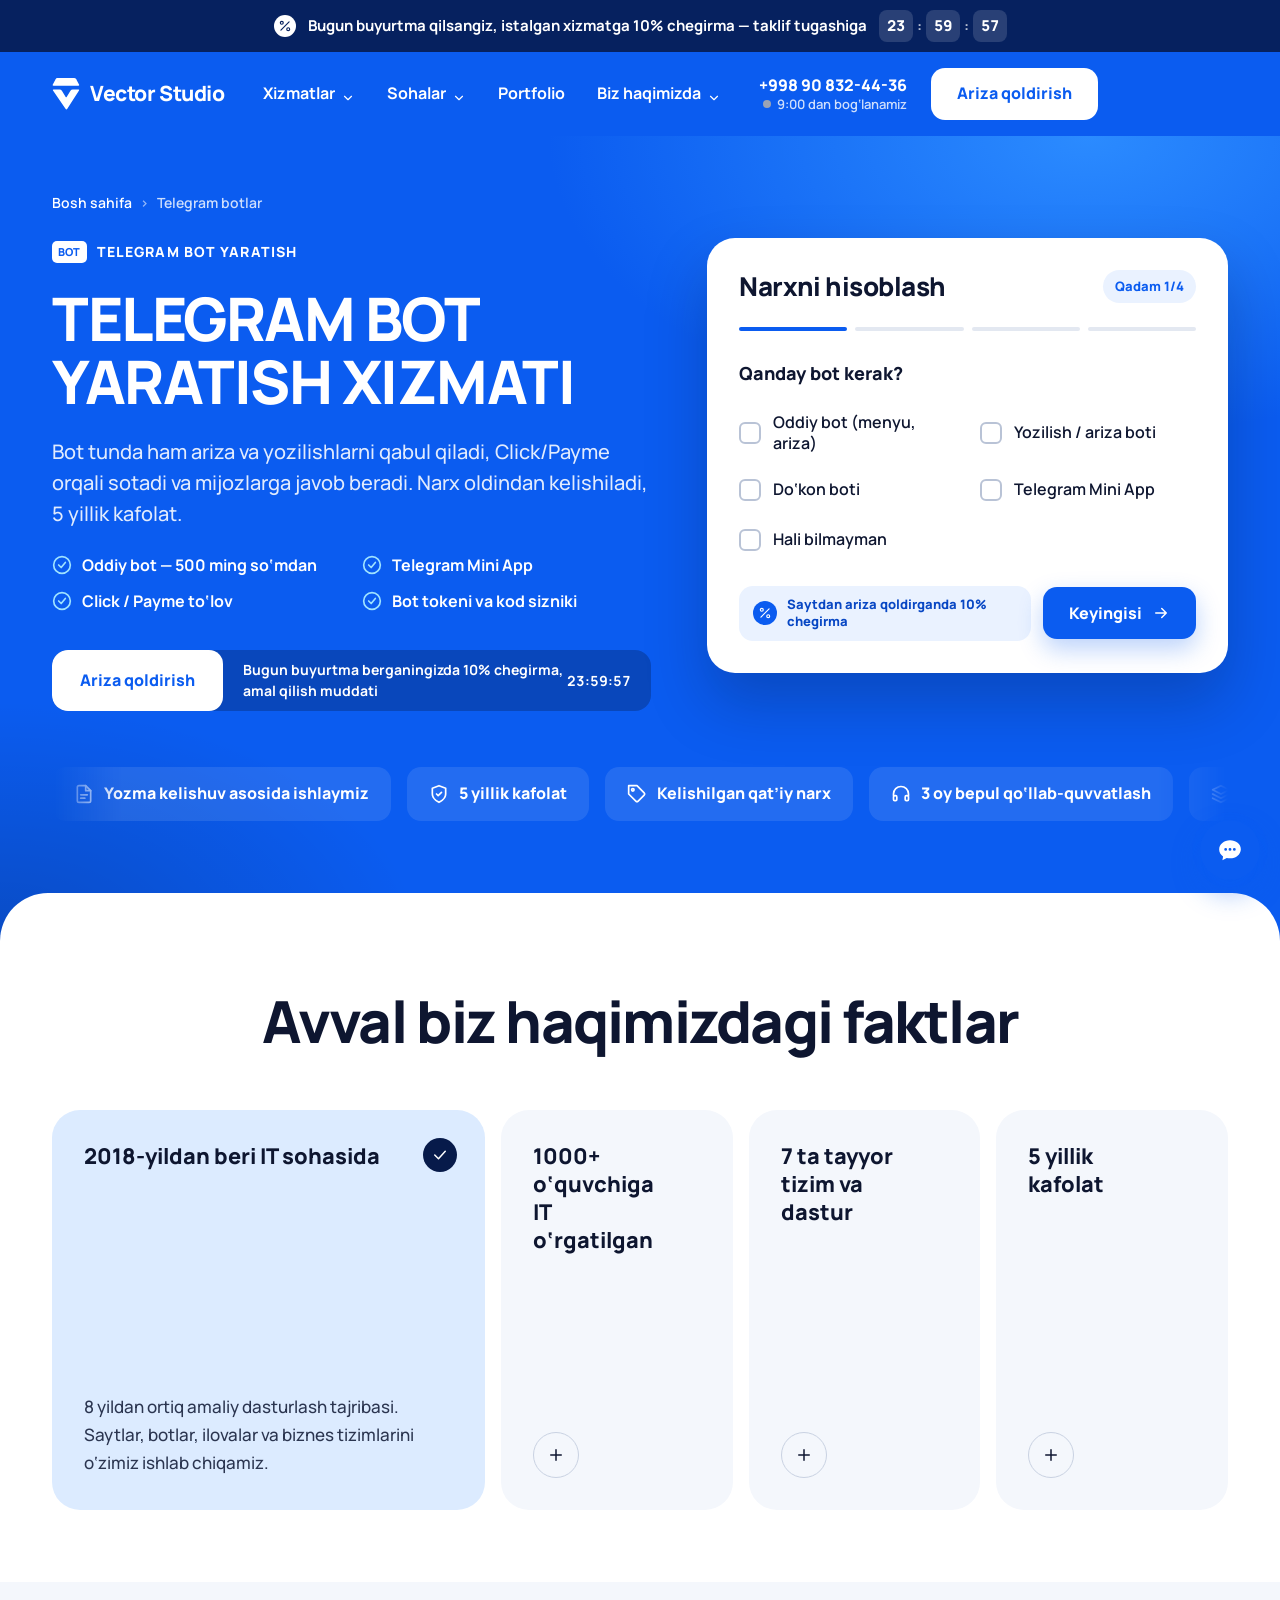
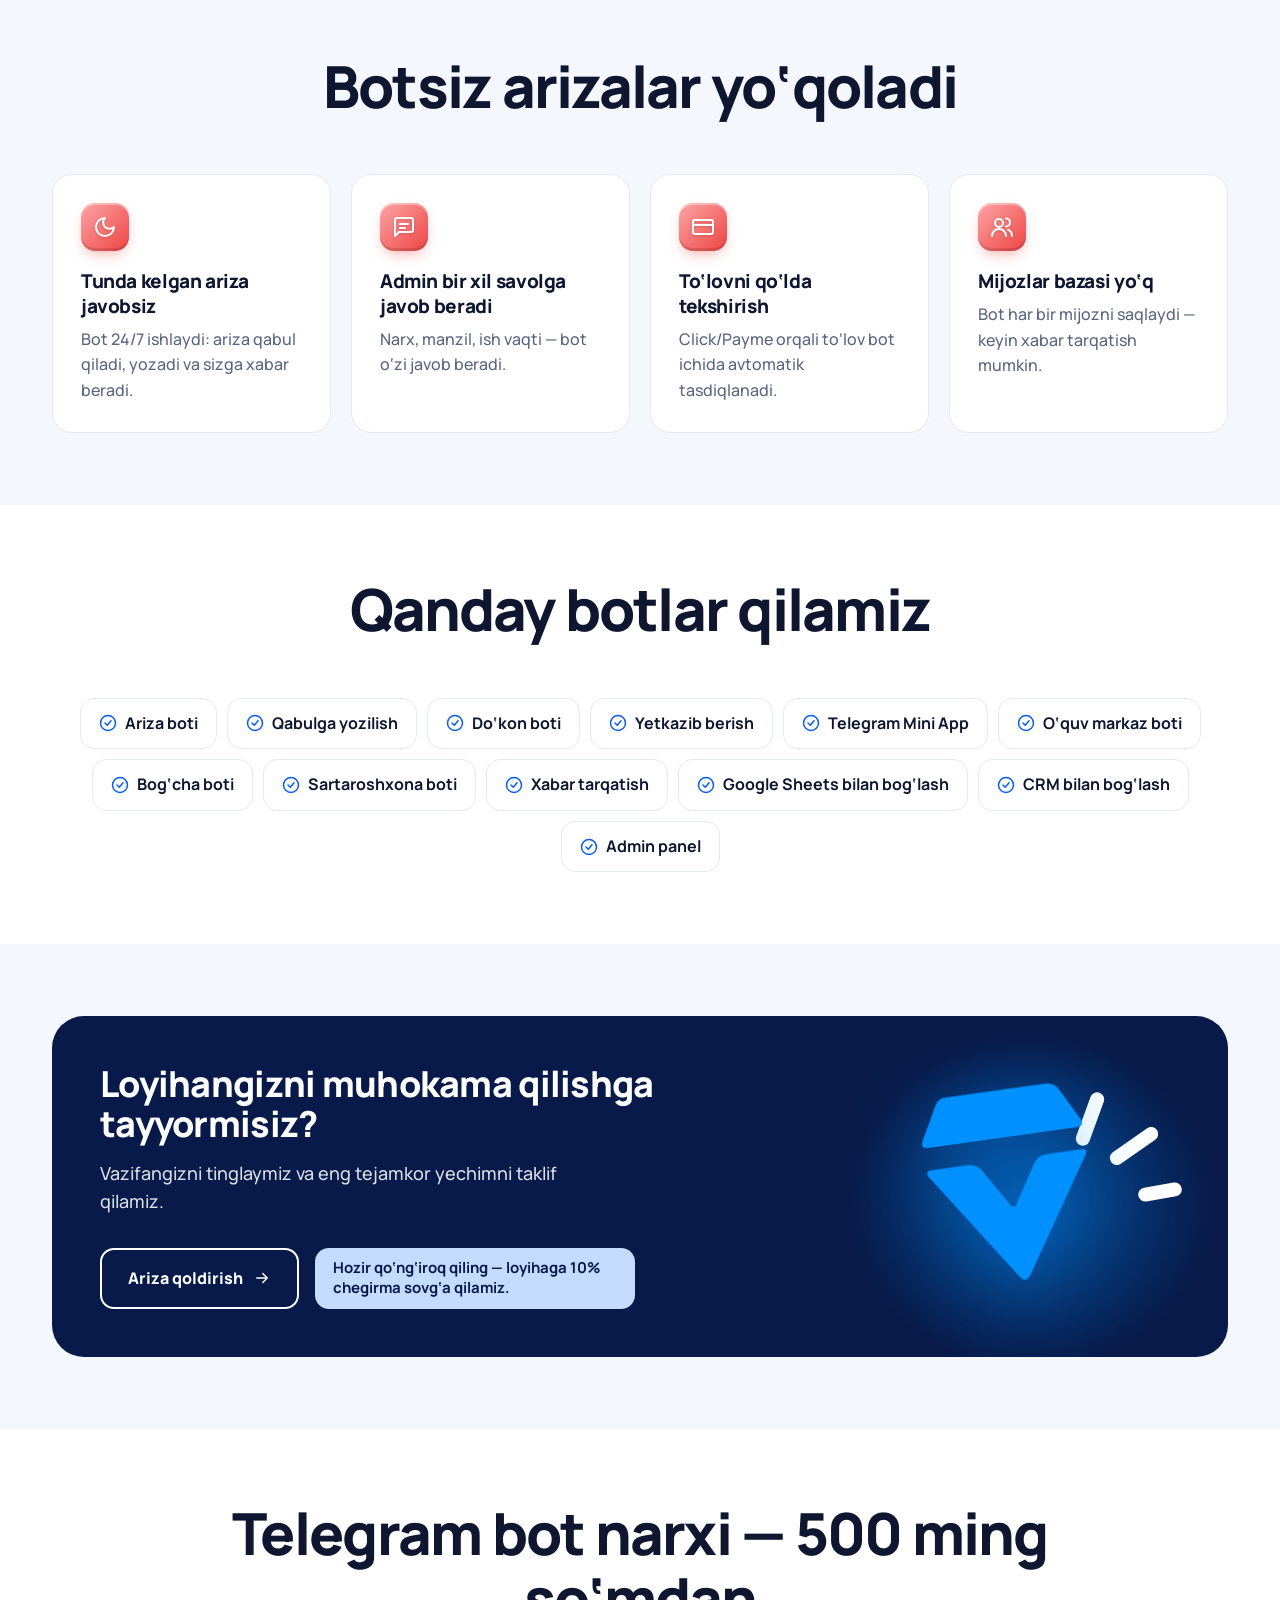
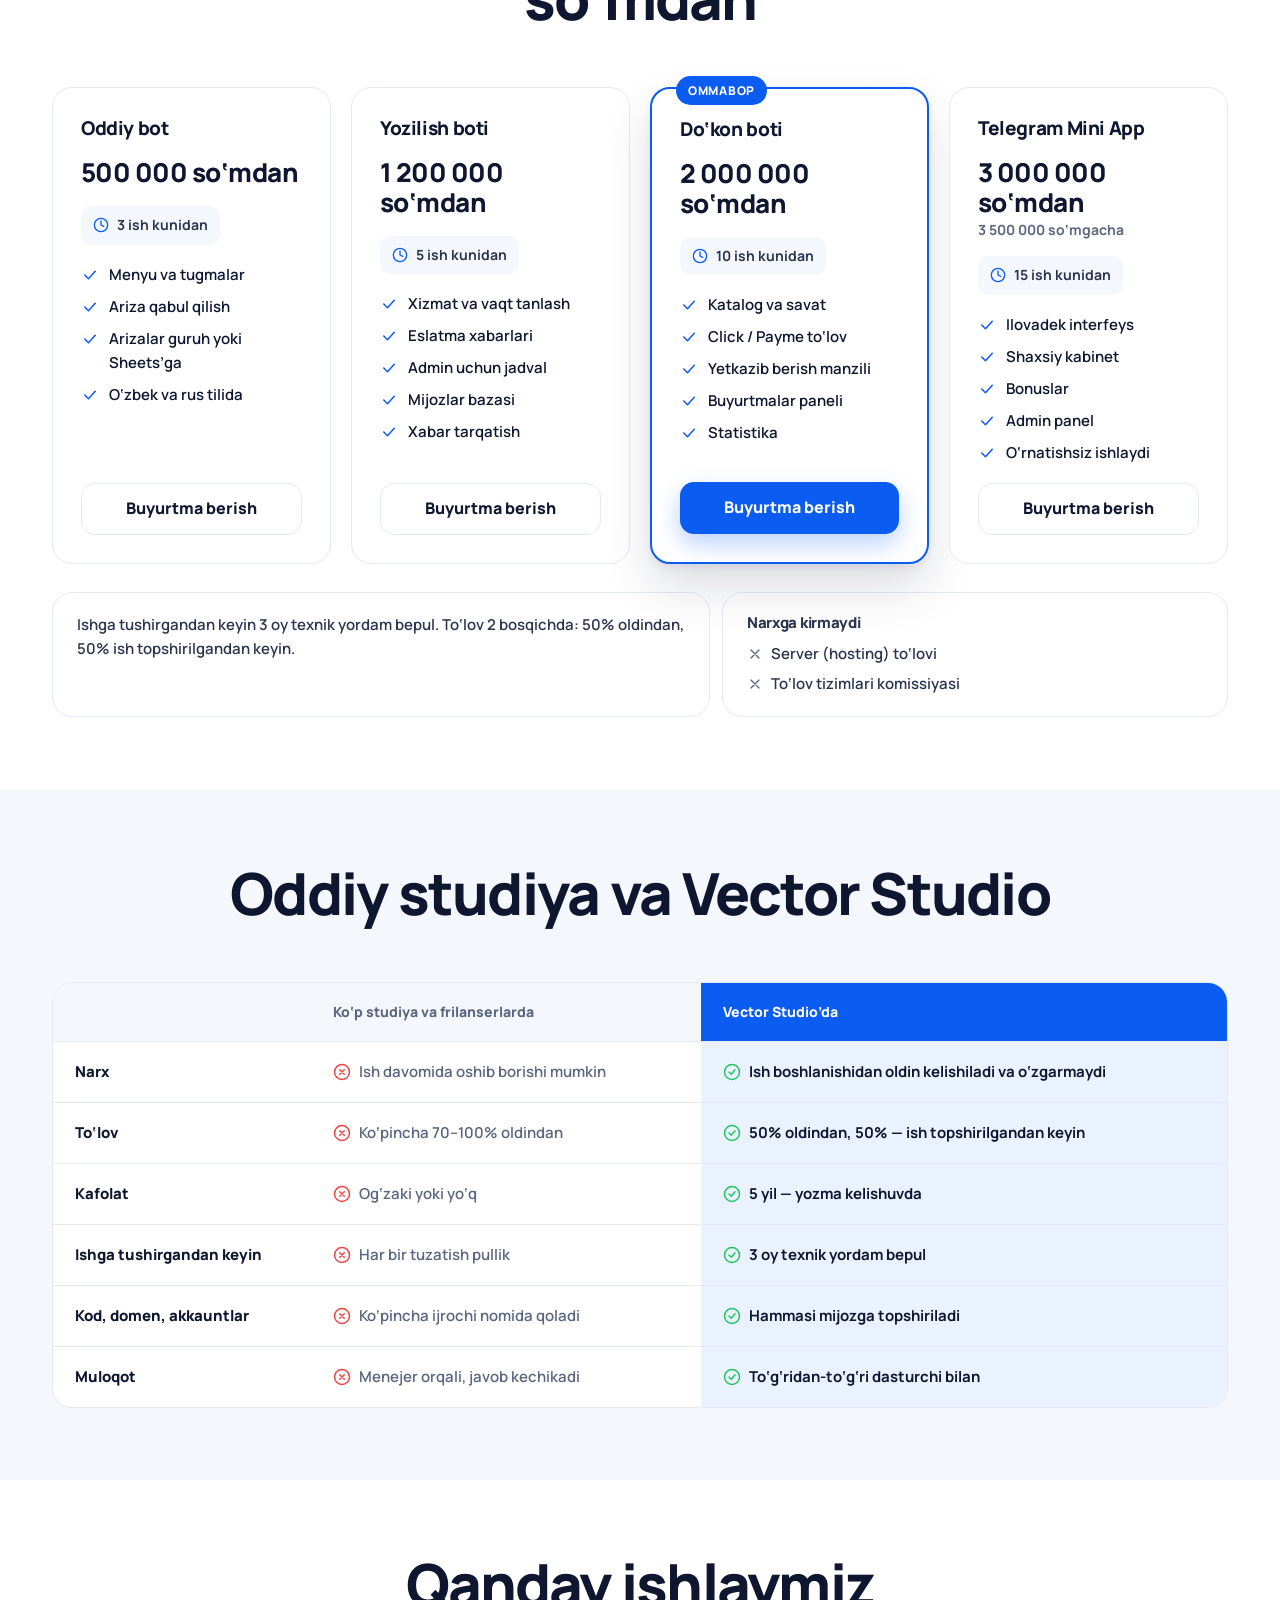
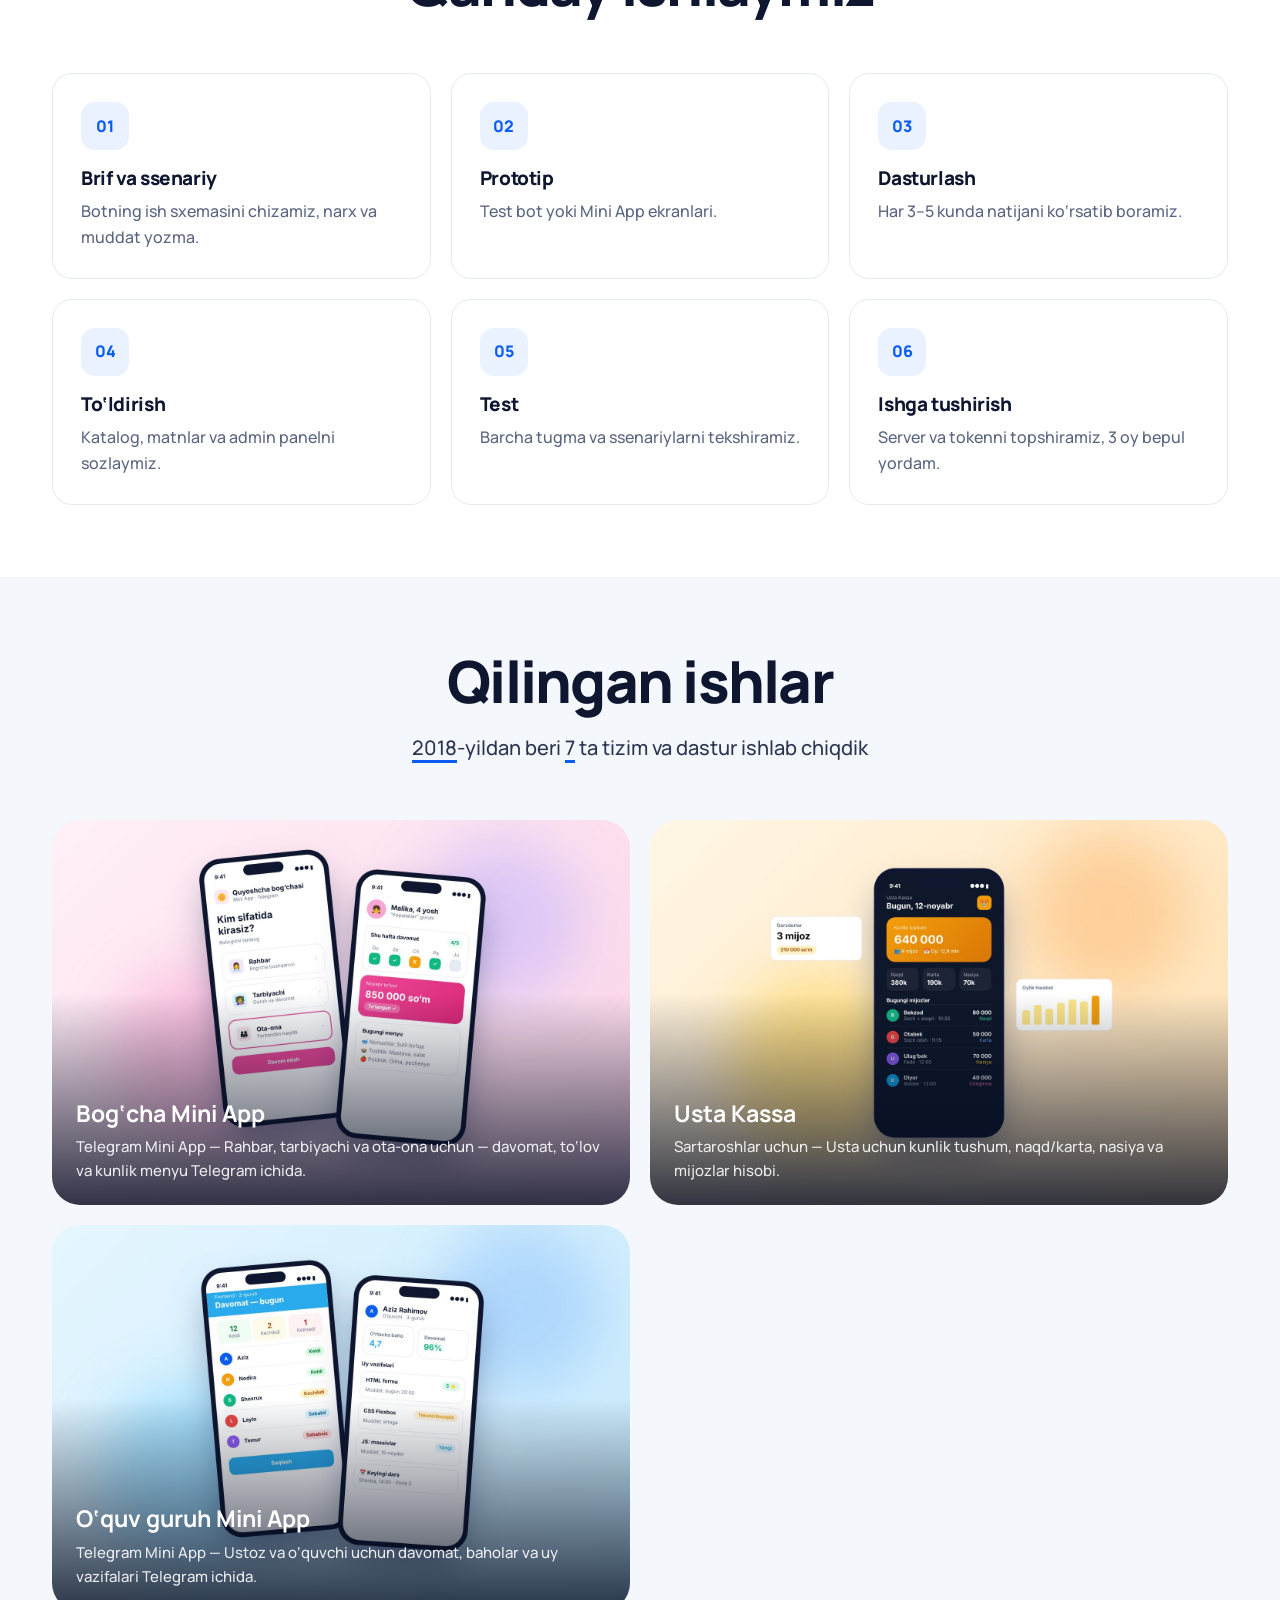
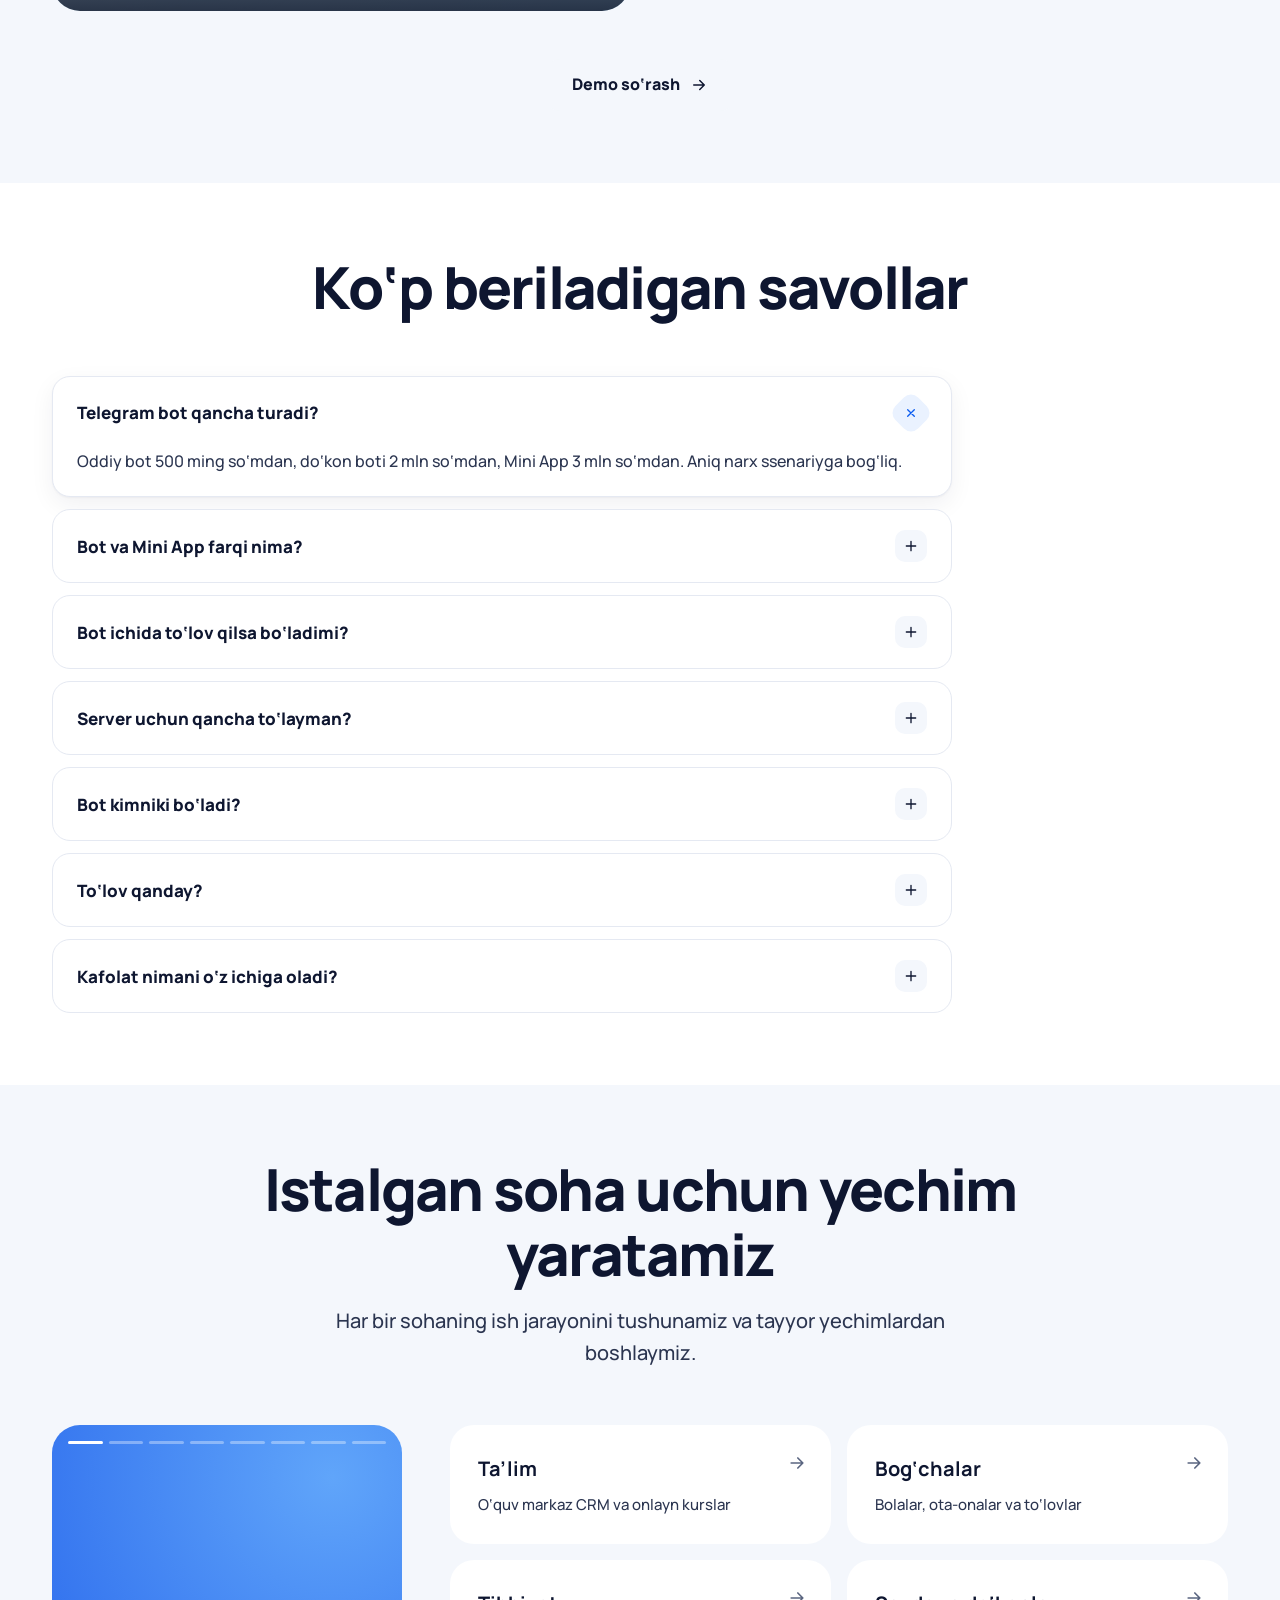
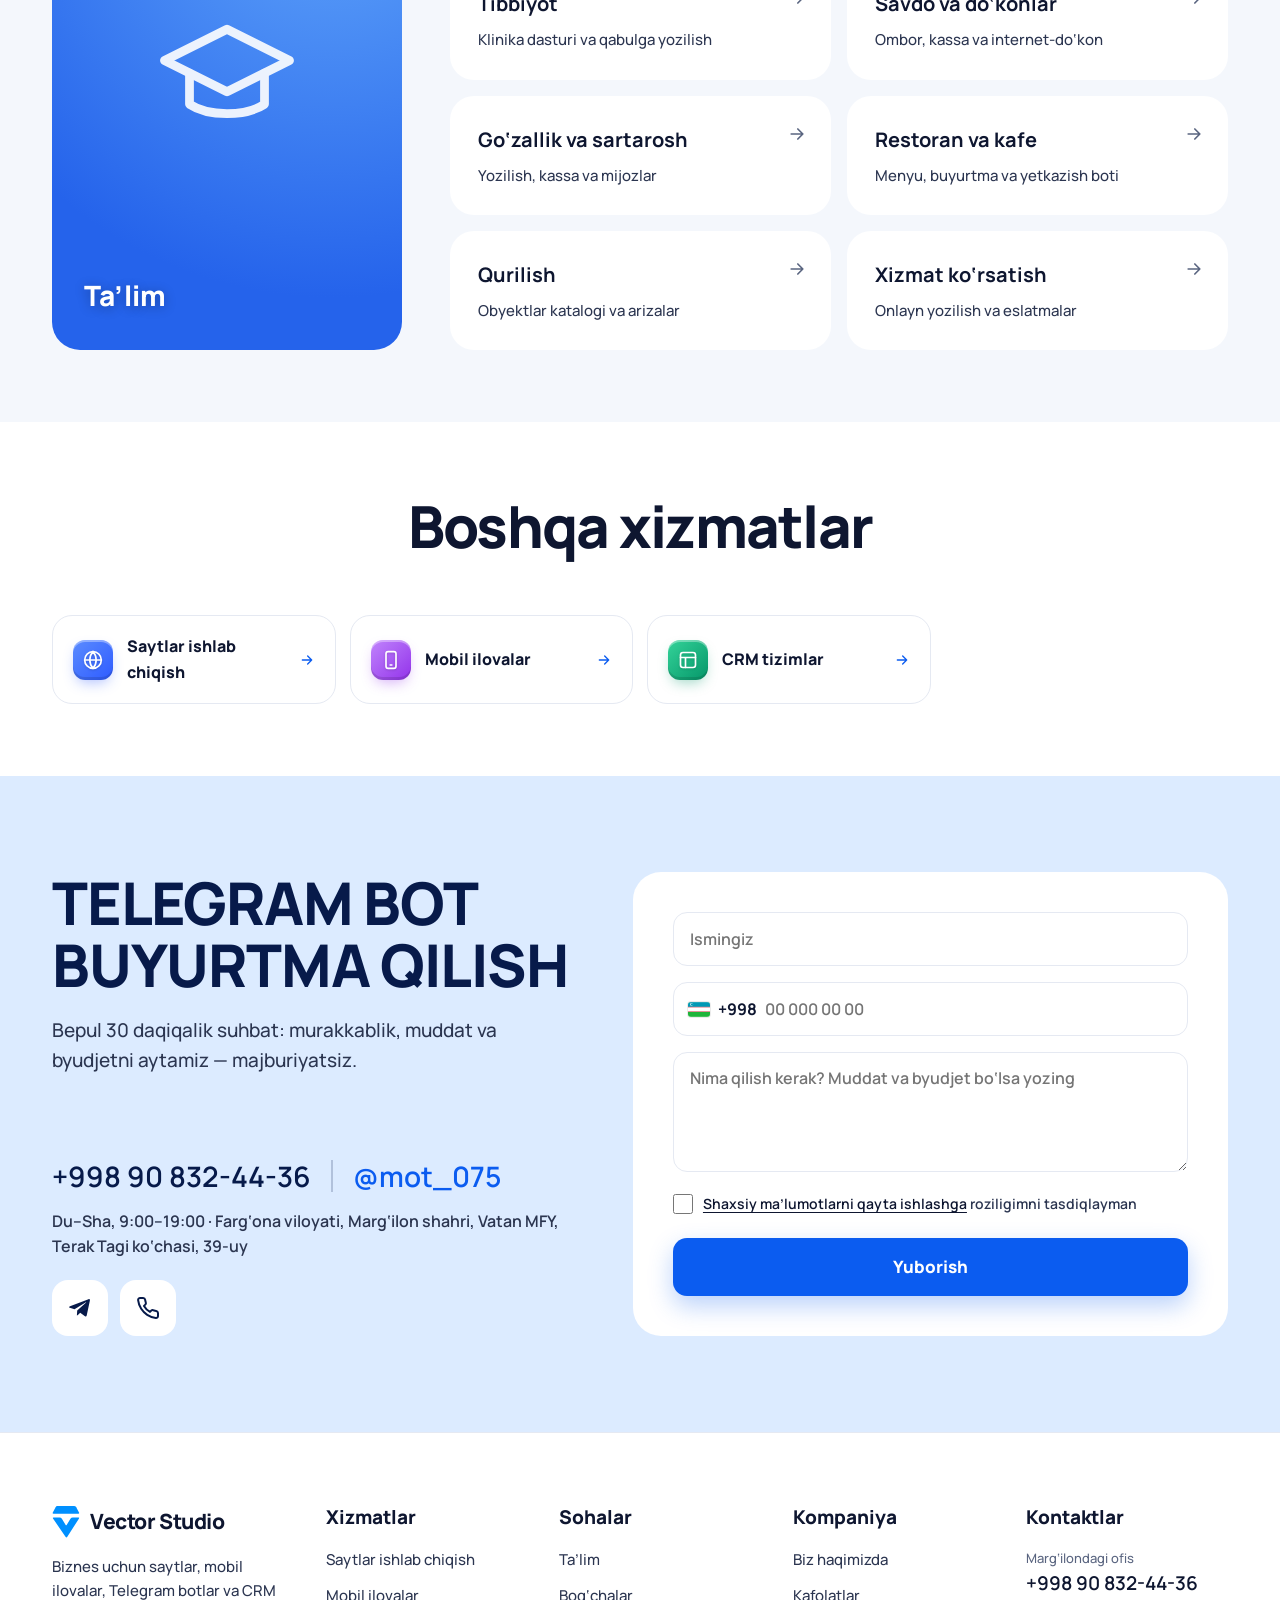
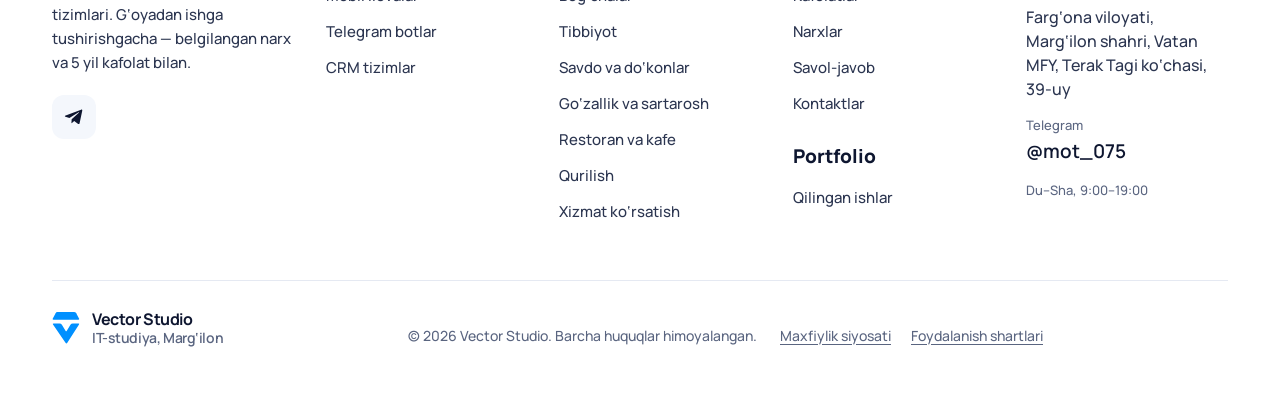
==== bot.html @ a2365511 "Ariza to'g'ridan-to'g'ri botga, Telegram oynasisiz; kesh yangilanishi Co-Authored-By: Claude Opus 5." ====
<!doctype html>
<html lang="uz">
<head>
<meta charset="utf-8">
<meta name="viewport" content="width=device-width, initial-scale=1">
<title>Telegram bot yaratish — 500 ming so‘mdan | Vector Studio</title>
<meta name="description" content="Ariza, yozilish va do‘kon botlari, Telegram Mini App. Click/Payme to‘lov, admin panel va 5 yillik kafolat.">
<meta name="theme-color" content="#0B5CF0">
<link rel="canonical" href="https://xusniddin-del.github.io/vector-studio/bot.html">
<meta property="og:type" content="website">
<meta property="og:locale" content="uz_UZ">
<meta property="og:site_name" content="Vector Studio">
<meta property="og:title" content="Telegram bot yaratish — 500 ming so‘mdan | Vector Studio">
<meta property="og:description" content="Ariza, yozilish va do‘kon botlari, Telegram Mini App. Click/Payme to‘lov, admin panel va 5 yillik kafolat.">
<meta property="og:url" content="https://xusniddin-del.github.io/vector-studio/bot.html">
<link rel="icon" href="data:image/svg+xml,<svg xmlns='http://www.w3.org/2000/svg' viewBox='0 0 340 400'><path fill='%230090FF' d='M62 5H268Q286 5 294 20L328 84Q336 100 318 100H20Q2 100 10 84L44 20Q52 5 62 5Z'/><path fill='%230090FF' d='M20 145H92Q110 145 120 161L166 236Q172 245 178 236L224 161Q234 145 252 145H322Q336 145 328 158L186 380Q175 396 164 380L12 158Q4 145 20 145Z'/></svg>">

<link rel="preconnect" href="https://fonts.googleapis.com">
<link rel="preconnect" href="https://fonts.gstatic.com" crossorigin>
<link href="https://fonts.googleapis.com/css2?family=Manrope:wght@500;600;700;800&display=swap" rel="stylesheet">
<link rel="stylesheet" href="assets/vector.css?v=20261113">
</head>
<body data-page="bot">
<noscript><p style="padding:24px;font-family:sans-serif">Saytni ko‘rish uchun JavaScript’ni yoqing. Bog‘lanish: +998 90 832-44-36, Telegram @mot_075</p></noscript>
<!-- Matnlar va ma’lumotlar: assets/config.js · O‘rnatish qo‘llanmasi: README.txt -->
<script src="assets/config.js?v=20261113"></script>
<script src="assets/app.js?v=20261113"></script>
</body>
</html>
---- assets/vector.css ----
/* =====================================================================
   VECTOR STUDIO — DIZAYN TIZIMI
   Asosiy rangni almashtirish: faqat :root dagi --brand va --hero qiymatlari.
   Bo‘shliqlar 8px asosida.
   ===================================================================== */
:root{
  --brand:#0B5CF0; --brand-600:#0847C4; --brand-50:#EAF2FF; --sky:#0090FF;
  --hero:#0B5CF0; --hero-2:#2B8BFF; --promo:#06215F;
  --ink:#0E1630; --ink-2:#2B3550; --muted:#5A6580; --line:#E5E9F2;
  --bg:#FFFFFF; --soft:#F4F7FC; --dark:#071433;
  --ok:#0B7A43; --ok-bg:#E7F6EE; --err:#C5221F; --err-bg:#FDECEA; --green:#22C55E;
  --r-sm:12px; --r:20px; --r-lg:28px; --r-xl:48px;
  --shadow:0 1px 2px rgba(14,22,48,.04),0 8px 24px rgba(14,22,48,.06);
  --shadow-lg:0 4px 10px rgba(14,22,48,.06),0 24px 48px rgba(14,22,48,.14);
  --font:"Manrope",system-ui,-apple-system,"Segoe UI",Roboto,Arial,sans-serif;
  --container:1240px; --header-h:84px;
}
*,*::before,*::after{box-sizing:border-box}
html{scroll-behavior:smooth;scroll-padding-top:calc(var(--header-h) + 16px);-webkit-text-size-adjust:100%}
body{margin:0;font:500 16px/1.6 var(--font);color:var(--ink);background:var(--bg);overflow-x:clip}
img{max-width:100%;display:block}
a{color:var(--brand)}
button{font:inherit;color:inherit}
h1,h2,h3{margin:0;line-height:1.12;letter-spacing:-.02em;overflow-wrap:break-word}
h2{font-size:clamp(28px,4vw,44px);font-weight:800}
h3{font-size:19px;font-weight:800;line-height:1.3}
p{margin:0}
[hidden]{display:none!important}
.container{width:100%;max-width:var(--container);margin:0 auto;padding:0 16px}
@media (min-width:768px){.container{padding:0 32px}}
.sr-only{position:absolute!important;width:1px;height:1px;padding:0;margin:-1px;overflow:hidden;clip:rect(0,0,0,0);white-space:nowrap;border:0}
.skip{position:absolute;left:16px;top:-80px;z-index:300;background:var(--brand);color:#fff;padding:12px 16px;border-radius:10px;font-weight:700}
.skip:focus{top:8px}
:focus-visible{outline:3px solid var(--brand);outline-offset:3px;border-radius:8px}
.hero :focus-visible,.promo :focus-visible,.site-footer :focus-visible,.cta-blue :focus-visible,.cta-dark :focus-visible{outline-color:#fff}
.ico svg,.btn svg{flex:none}

/* ---------- Tugmalar ---------- */
.btn{display:inline-flex;align-items:center;justify-content:center;gap:10px;min-height:52px;padding:14px 26px;border-radius:14px;border:0;font:800 16px/1.2 var(--font);text-decoration:none;cursor:pointer;transition:transform .2s,background-color .2s,box-shadow .2s;white-space:nowrap}
.btn svg{width:18px;height:18px}
.btn:hover{transform:translateY(-2px)}
.btn-primary{background:var(--brand);color:#fff;box-shadow:0 10px 24px rgba(11,92,240,.28)}
.btn-primary:hover{background:var(--brand-600)}
.btn-white{background:#fff;color:var(--brand)}
.btn-white:hover{box-shadow:0 10px 24px rgba(0,0,0,.18)}
.btn-ghost{background:var(--soft);color:var(--ink)}
.btn-ghost:hover{background:#E9EEF7}
.btn-line{background:#fff;color:var(--ink);border:1.5px solid var(--line)}
.btn[disabled]{opacity:.6;cursor:progress;transform:none}
.btn-sq{width:52px;padding:0}
.link-arrow{display:inline-flex;align-items:center;gap:6px;font-weight:800;text-decoration:none;color:var(--brand)}
.link-arrow svg{width:16px;height:16px;transition:transform .2s}
.link-arrow:hover svg{transform:translateX(4px)}

/* Gradient "3D" ikonka plitkasi */
.tile{width:48px;height:48px;border-radius:14px;display:grid;place-items:center;color:#fff;flex:none;box-shadow:inset 0 -3px 0 rgba(0,0,0,.12),inset 0 2px 0 rgba(255,255,255,.35),0 6px 14px -4px var(--tc,rgba(11,92,240,.45))}
.tile svg{width:24px;height:24px;filter:drop-shadow(0 1px 1px rgba(0,0,0,.15))}
.tile-sm{width:40px;height:40px;border-radius:12px}
.tile-sm svg{width:20px;height:20px}

/* ---------- 1. Aksiya paneli ---------- */
.promo{background:var(--promo);color:#fff;font-size:15px;font-weight:700}
.promo-in{display:flex;align-items:center;justify-content:center;gap:12px;flex-wrap:wrap;padding:10px 16px;text-align:center}
.promo .pct{width:22px;height:22px;border-radius:50%;background:#fff;color:var(--promo);display:grid;place-items:center;flex:none}
.promo .pct svg{width:14px;height:14px}
.timer{display:inline-flex;align-items:center;gap:4px;font-variant-numeric:tabular-nums}
.timer b{min-width:34px;padding:4px 6px;border-radius:8px;background:rgba(255,255,255,.14);text-align:center;font-weight:800}
.timer i{font-style:normal;opacity:.7}

/* ---------- 2. Header ---------- */
.site-header{position:sticky;top:0;z-index:100;background:#fff;transition:box-shadow .2s}
.site-header.scrolled{box-shadow:0 8px 24px rgba(14,22,48,.08)}
.header-in{display:flex;align-items:center;gap:24px;height:var(--header-h)}
.logo{display:inline-flex;align-items:center;gap:10px;text-decoration:none;color:var(--ink);font-weight:800;font-size:21px;letter-spacing:-.02em;flex:none}
.logo svg{width:28px;height:34px}
.nav{display:flex;gap:4px;margin-left:auto;list-style:none;padding:0;margin-top:0;margin-bottom:0}
.nav > li > a,.nav > li > button{display:inline-flex;align-items:center;gap:6px;padding:10px 14px;border-radius:12px;border:0;background:none;font-weight:700;font-size:16px;color:var(--ink);text-decoration:none;cursor:pointer;transition:background-color .15s}
.nav > li > a:hover,.nav > li > button:hover,.nav > li > button[aria-expanded=true]{background:var(--soft)}
.nav .chev{width:14px;height:14px;transition:transform .2s}
.nav button[aria-expanded=true] .chev{transform:rotate(180deg)}
.h-contact{display:flex;flex-direction:column;align-items:flex-end;line-height:1.3}
.h-contact a{font-weight:800;color:var(--ink);text-decoration:none;font-size:16px;white-space:nowrap}
.status{display:inline-flex;align-items:center;gap:6px;font-size:13px;color:var(--muted);font-weight:600;white-space:nowrap}
.status i{width:8px;height:8px;border-radius:50%;background:#9AA3B5}
.status.on i{background:var(--green);box-shadow:0 0 0 3px rgba(34,197,94,.2)}
.burger{display:none;width:48px;height:48px;border-radius:12px;border:1.5px solid var(--line);background:#fff;place-items:center;cursor:pointer;margin-left:auto}
.burger svg{width:22px;height:22px}
@media (max-width:1180px){.h-contact{display:none}}
@media (max-width:1000px){.nav,.header-cta{display:none}.burger{display:grid}}

/* Mega menyu */
.mega{position:absolute;left:0;right:0;top:100%;background:#fff;border-radius:0 0 var(--r-xl) var(--r-xl);box-shadow:0 30px 60px rgba(14,22,48,.18);padding:32px 0 40px;opacity:0;visibility:hidden;transform:translateY(-8px);transition:opacity .2s,transform .2s,visibility .2s}
.mega.open{opacity:1;visibility:visible;transform:none}
.mega-grid{display:grid;grid-template-columns:repeat(auto-fill,minmax(230px,1fr));gap:8px 16px}
.mega-item{display:flex;gap:14px;align-items:flex-start;padding:14px;border-radius:16px;text-decoration:none;color:var(--ink);transition:background-color .15s}
.mega-item:hover{background:var(--soft)}
.mega-item .mt b{display:block;font-size:16px;margin-bottom:2px}
.mega-item .mt > span{display:block;font-size:14px;color:var(--muted);line-height:1.45}
.dim{position:fixed;inset:0;background:rgba(7,20,51,.45);z-index:90;opacity:0;visibility:hidden;transition:opacity .2s,visibility .2s}
.dim.on{opacity:1;visibility:visible}

/* Mobil menyu */
.mnav{position:fixed;inset:var(--header-h) 0 0 0;background:#fff;z-index:99;overflow-y:auto;padding:8px 0 32px}
.mnav details{border-bottom:1px solid var(--line)}
.mnav summary,.mnav > .container > a.m-link{display:flex;justify-content:space-between;align-items:center;padding:16px 0;font-size:18px;font-weight:800;list-style:none;cursor:pointer;color:var(--ink);text-decoration:none;border-bottom:1px solid var(--line)}
.mnav details summary{border-bottom:0}
.mnav summary::-webkit-details-marker{display:none}
.mnav summary svg{width:18px;height:18px;transition:transform .2s}
.mnav details[open] summary svg{transform:rotate(180deg)}
.mnav .mega-item{padding:10px 0}
.mnav .m-actions{display:grid;gap:12px;margin-top:24px}

/* Breadcrumb */
.crumbs{font-size:14px;font-weight:600;color:rgba(255,255,255,.8);margin-bottom:24px}
.crumbs ol{list-style:none;margin:0;padding:0;display:flex;flex-wrap:wrap;gap:8px}
.crumbs li+li::before{content:"›";margin-right:8px;opacity:.7}
.crumbs a{color:#fff;text-decoration:none}
.crumbs a:hover{text-decoration:underline}

/* ---------- 3. Hero ---------- */
.hero{position:relative;background:var(--hero);color:#fff;padding:56px 0 120px;overflow:hidden}
.hero::before{content:"";position:absolute;inset:0;background:radial-gradient(900px 500px at 85% 0%,var(--hero-2),transparent 60%),radial-gradient(700px 400px at 0% 100%,rgba(0,0,0,.18),transparent 60%);pointer-events:none}
.hero-in{position:relative;display:grid;grid-template-columns:minmax(0,1.15fr) minmax(0,1fr);gap:56px;align-items:start}
@media (max-width:1000px){.hero-in{grid-template-columns:minmax(0,1fr);gap:40px}}
.badge{display:inline-flex;align-items:center;gap:10px;padding:6px 16px 6px 6px;border-radius:999px;background:rgba(255,255,255,.12);font-weight:700;font-size:15px;margin-bottom:24px}
.badge b{background:#fff;color:var(--brand);border-radius:999px;padding:4px 12px;font-size:13px;font-weight:800;letter-spacing:.04em}
.hero h1{font-size:clamp(30px,5.2vw,60px);font-weight:800;text-transform:uppercase;letter-spacing:-.025em;line-height:1.04}
.hero-lead{margin-top:24px;font-size:clamp(17px,1.6vw,20px);line-height:1.55;color:rgba(255,255,255,.88);max-width:620px}
.hero-points{list-style:none;padding:0;margin:24px 0 0;display:grid;grid-template-columns:repeat(2,minmax(0,1fr));gap:10px 20px;max-width:620px}
@media (max-width:560px){.hero-points{grid-template-columns:minmax(0,1fr)}}
.hero-points li{display:flex;gap:10px;align-items:flex-start;font-weight:700}
.hero-points svg{width:20px;height:20px;flex:none;margin-top:2px;color:#9FE3FF}
.offer{display:flex;flex-wrap:wrap;align-items:stretch;gap:0;margin-top:36px;border-radius:16px;background:rgba(7,20,51,.28);max-width:620px;overflow:hidden}
.offer .btn{border-radius:14px;min-height:60px;padding:16px 28px}
.offer p{flex:1 1 220px;display:flex;align-items:center;padding:10px 20px;font-size:14px;font-weight:700;line-height:1.45}
.offer .timer-inline{font-variant-numeric:tabular-nums}
.offer.no-promo{background:none}
.offer.no-promo p{display:none}

/* Kalkulyator kartasi */
.calc{background:#fff;color:var(--ink);border-radius:var(--r-lg);padding:32px;box-shadow:0 30px 60px rgba(7,20,51,.25)}
@media (max-width:560px){.calc{padding:22px}}
.calc-head{display:flex;justify-content:space-between;align-items:center;gap:12px;margin-bottom:6px}
.calc-head h2{font-size:24px}
.step-pill{font-size:13px;font-weight:800;color:var(--brand);background:var(--brand-50);padding:6px 12px;border-radius:999px;white-space:nowrap}
.calc-bar{height:6px;border-radius:9px;background:var(--soft);margin:14px 0 24px;overflow:hidden}
.calc-bar i{display:block;height:100%;background:var(--brand);border-radius:inherit;transition:width .35s}
.calc fieldset{border:0;margin:0;padding:0;min-width:0}
.calc legend{font-size:18px;font-weight:800;margin-bottom:16px;padding:0}
.calc legend:focus{outline:none}
.opts{display:grid;grid-template-columns:repeat(2,minmax(0,1fr));gap:10px}
@media (max-width:480px){.opts{grid-template-columns:minmax(0,1fr)}}
.opt{position:relative;display:flex;align-items:center;gap:12px;min-height:54px;padding:12px 14px;border:1.5px solid var(--line);border-radius:14px;cursor:pointer;font-weight:700;font-size:15px;line-height:1.3;transition:border-color .15s,background-color .15s}
.opt:hover{border-color:#B7C3DD}
.opt input{position:absolute;opacity:0;pointer-events:none}
.opt .mk{width:20px;height:20px;border-radius:50%;border:2px solid #A3AEC6;flex:none;display:grid;place-items:center;transition:all .15s}
.opt input:checked+.mk{border-color:var(--brand);background:var(--brand)}
.opt input:checked+.mk::after{content:"";width:8px;height:8px;border-radius:50%;background:#fff}
.opt:has(input:checked){border-color:var(--brand);background:var(--brand-50)}
.opt:has(input:focus-visible){outline:3px solid var(--brand);outline-offset:2px}
.calc-note{color:var(--muted);font-size:14px;margin:-8px 0 16px}
.est{display:flex;flex-wrap:wrap;justify-content:space-between;gap:4px 12px;align-items:center;background:var(--soft);border-radius:14px;padding:12px 16px;margin-bottom:16px;font-weight:700}
.est b{color:var(--brand);font-size:18px;white-space:nowrap}
.est s{color:var(--muted);font-weight:600;font-size:14px;margin-right:6px;white-space:nowrap}
.calc-foot{display:flex;flex-wrap:wrap;align-items:center;gap:12px;margin-top:24px}
.chip-disc{flex:1 1 220px;display:flex;align-items:center;gap:10px;padding:10px 14px;border-radius:14px;background:var(--brand-50);color:var(--brand-600);font-size:13px;font-weight:800;line-height:1.35;min-height:52px}
.chip-disc .pct{width:24px;height:24px;border-radius:50%;background:var(--brand);color:#fff;display:grid;place-items:center;flex:none}
.chip-disc .pct svg{width:14px;height:14px}
.calc-foot .spacer{flex:1 1 220px}
.calc-foot .btns{display:flex;gap:10px;margin-left:auto}
.step-err{color:var(--err);font-weight:700;font-size:14px;margin-top:12px}
.step-err:empty{display:none}

/* Forma maydonlari */
.fields{display:grid;grid-template-columns:repeat(2,minmax(0,1fr));gap:12px}
@media (max-width:480px){.fields{grid-template-columns:minmax(0,1fr)}}
.field label.lbl{display:block;font-weight:700;font-size:14px;margin-bottom:6px}
.input,.tel{width:100%;min-height:54px;border:1.5px solid var(--line);border-radius:14px;background:#fff;font:600 16px/1.4 var(--font);color:var(--ink);transition:border-color .15s,box-shadow .15s}
.input{padding:14px 16px}
textarea.input{min-height:110px;resize:vertical}
.input:focus,.tel:focus-within{outline:none;border-color:var(--brand);box-shadow:0 0 0 4px rgba(11,92,240,.14)}
.tel{display:flex;align-items:center;padding:0 0 0 14px}
.tel .pre{display:inline-flex;align-items:center;gap:8px;font-weight:700;white-space:nowrap;padding-right:8px}
.tel .pre svg{width:22px;height:15px;border-radius:3px;box-shadow:0 0 0 1px rgba(0,0,0,.08)}
.tel input{flex:1;min-width:0;border:0;background:none;font:inherit;padding:14px 16px 14px 0;color:inherit}
.tel input:focus{outline:none}
.input[aria-invalid=true],.tel:has([aria-invalid=true]){border-color:var(--err)}
.err{display:block;color:var(--err);font-size:13px;font-weight:700;margin-top:6px}
.err:empty{display:none}
.check{display:flex;gap:10px;align-items:flex-start;font-size:14px;font-weight:600;color:var(--ink-2);cursor:pointer;margin-top:14px}
.check input{width:20px;height:20px;margin:1px 0 0;accent-color:var(--brand);flex:none}
.check a{color:var(--ink);text-underline-offset:3px}
.hp{position:absolute!important;left:-9999px!important;width:1px;height:1px;overflow:hidden}
.form-msg{margin-top:16px;padding:14px 16px;border-radius:14px;font-weight:700;font-size:15px}
.form-msg:empty{display:none}
.form-msg.ok{background:var(--ok-bg);color:var(--ok)}
.form-msg.bad{background:var(--err-bg);color:var(--err)}
.form-msg .btn{margin-top:12px}

/* Ishonch lentasi */
.trust-tick{position:relative;margin-top:56px;overflow:hidden;mask-image:linear-gradient(90deg,transparent,#000 6%,#000 94%,transparent);-webkit-mask-image:linear-gradient(90deg,transparent,#000 6%,#000 94%,transparent)}
.trust-track{display:flex;gap:16px;width:max-content;animation:tick 40s linear infinite}
.trust-tick:hover .trust-track{animation-play-state:paused}
.trust-track span{display:inline-flex;align-items:center;gap:10px;padding:14px 22px;border-radius:14px;background:rgba(255,255,255,.1);font-weight:800;white-space:nowrap}
.trust-track svg{width:20px;height:20px}
@keyframes tick{to{transform:translateX(-50%)}}

/* ---------- Asosiy oq qatlam ---------- */
.sheet{position:relative;background:#fff;border-radius:var(--r-xl) var(--r-xl) 0 0;margin-top:-48px;padding-top:24px}
section.sec{padding:72px 0}
@media (max-width:767px){section.sec{padding:56px 0}}
.sec-soft{background:var(--soft)}
.sec-head{display:flex;flex-wrap:wrap;align-items:flex-end;justify-content:space-between;gap:20px;margin-bottom:40px}
.sec-head > div{max-width:720px}
.sec-head p{margin-top:14px;color:var(--muted);font-size:17px}
.card{background:#fff;border:1px solid var(--line);border-radius:var(--r);padding:28px;transition:transform .25s,box-shadow .25s,border-color .25s}
.card:hover{transform:translateY(-4px);box-shadow:var(--shadow-lg);border-color:transparent}
.grid{display:grid;gap:20px;grid-template-columns:repeat(auto-fill,minmax(min(100%,270px),1fr))}

/* Faktlar */
.facts{display:grid;gap:20px;grid-template-columns:repeat(auto-fill,minmax(min(100%,260px),1fr))}
.fact{background:var(--soft);border:0}
.fact b{display:block;font-size:clamp(40px,4.6vw,56px);font-weight:800;line-height:1;color:var(--brand);letter-spacing:-.03em}
.fact h3{margin:14px 0 8px}
.fact p{color:var(--muted);font-size:15px}

/* Xizmat kartalari */
.svc{display:flex;flex-direction:column;gap:14px;text-decoration:none;color:inherit}
.svc .price{font-size:14px;font-weight:800;color:var(--muted)}
.svc .price b{color:var(--ink);font-size:17px}
.svc ul,.tier ul{list-style:none;padding:0;margin:0;display:grid;gap:8px}
.svc li,.tier li{display:flex;gap:10px;align-items:flex-start;font-size:15px;font-weight:600}
.svc li svg,.tier li svg{width:18px;height:18px;flex:none;margin-top:3px;color:var(--brand)}
.svc .link-arrow{margin-top:auto;padding-top:6px}

/* Muammolar */
.prob .tile{background:linear-gradient(135deg,#FCA5A5,#EF4444);--tc:rgba(239,68,68,.45)}
.prob h3{margin:18px 0 8px}
.prob p{color:var(--muted)}

/* Teglar */
.tags{display:flex;flex-wrap:wrap;gap:10px}
.tags span{display:inline-flex;align-items:center;gap:8px;padding:12px 18px;border-radius:14px;background:#fff;border:1px solid var(--line);font-weight:700}
.tags svg{width:18px;height:18px;color:var(--brand)}

/* O‘rta CTA */
.cta-row{display:grid;grid-template-columns:minmax(0,1.5fr) minmax(0,1fr);gap:20px}
@media (max-width:900px){.cta-row{grid-template-columns:minmax(0,1fr)}}
.cta-blue,.cta-dark{border-radius:var(--r-lg);padding:40px;color:#fff;position:relative;overflow:hidden;display:flex;flex-direction:column;justify-content:space-between;gap:24px}
@media (max-width:560px){.cta-blue,.cta-dark{padding:28px}}
.cta-blue{background:var(--hero)}
.cta-blue::after{content:"";position:absolute;right:-100px;top:-120px;width:360px;height:360px;border-radius:50%;background:radial-gradient(circle,var(--hero-2),transparent 70%)}
.cta-dark{background:var(--dark)}
.cta-blue > *,.cta-dark > *{position:relative;z-index:1}
.cta-blue h2,.cta-dark h2{font-size:clamp(24px,3vw,34px)}
.cta-blue p,.cta-dark p{color:rgba(255,255,255,.82);margin-top:10px;font-size:17px}
.cta-btns{display:flex;flex-wrap:wrap;gap:12px}

/* Tariflar */
.tiers{display:grid;gap:20px;grid-template-columns:repeat(auto-fit,minmax(min(100%,260px),1fr));align-items:stretch}
.tier{display:flex;flex-direction:column;gap:18px;position:relative}
.tier.pop{border:2px solid var(--brand);box-shadow:var(--shadow-lg)}
.tier .tag-pop{position:absolute;top:-13px;left:24px;background:var(--brand);color:#fff;font-size:12px;font-weight:800;letter-spacing:.06em;text-transform:uppercase;padding:5px 12px;border-radius:999px}
.tier .t-price{font-size:26px;font-weight:800;letter-spacing:-.02em;line-height:1.15}
.tier .t-price small{display:block;font-size:14px;color:var(--muted);font-weight:700;letter-spacing:0;margin-top:4px}
.tier .t-time{display:inline-flex;align-items:center;gap:8px;font-size:14px;font-weight:700;color:var(--ink-2);background:var(--soft);padding:8px 12px;border-radius:10px;align-self:flex-start}
.tier .t-time svg{width:16px;height:16px;color:var(--brand)}
.tier .btn{margin-top:auto;width:100%}
.price-note{margin-top:28px;display:grid;gap:12px;grid-template-columns:minmax(0,1.3fr) minmax(0,1fr)}
@media (max-width:860px){.price-note{grid-template-columns:minmax(0,1fr)}}
.price-note > div{background:#fff;border:1px solid var(--line);border-radius:var(--r);padding:20px 24px;font-size:15px;font-weight:600;color:var(--ink-2)}
.price-note h3{font-size:15px;margin-bottom:10px}
.price-note ul{list-style:none;margin:0;padding:0;display:grid;gap:6px}
.price-note li{display:flex;gap:8px;align-items:flex-start}
.price-note li svg{width:16px;height:16px;flex:none;margin-top:4px;color:var(--muted)}

/* Taqqoslash */
.cmp-wrap{overflow-x:auto;border:1px solid var(--line);border-radius:var(--r);background:#fff}
.cmp{width:100%;border-collapse:collapse;min-width:640px}
.cmp th,.cmp td{text-align:left;padding:18px 22px;border-bottom:1px solid var(--line);vertical-align:top;font-size:15px}
.cmp tr:last-child td{border-bottom:0}
.cmp thead th{font-size:14px;font-weight:800;color:var(--muted);background:var(--soft)}
.cmp thead th.us{color:#fff;background:var(--brand)}
.cmp td:first-child{font-weight:800;width:22%}
.cmp td.them{color:var(--muted);font-weight:600}
.cmp td.us{font-weight:700;background:var(--brand-50)}
.cmp td svg{width:18px;height:18px;vertical-align:-4px;margin-right:8px}
.cmp td.them svg{color:#EF4444}
.cmp td.us svg{color:var(--green)}

/* Jarayon */
.steps{display:grid;gap:20px;grid-template-columns:repeat(auto-fill,minmax(min(100%,280px),1fr));counter-reset:s}
.stp{counter-increment:s;position:relative}
.stp::before{content:counter(s,decimal-leading-zero);display:inline-grid;place-items:center;width:48px;height:48px;border-radius:14px;background:var(--brand-50);color:var(--brand);font-weight:800;font-size:16px}
.stp h3{margin:16px 0 8px}
.stp p{color:var(--muted)}

/* Portfolio */
.pf{padding:0;overflow:hidden;display:flex;flex-direction:column}
.pf-img{aspect-ratio:16/10;background:var(--soft);overflow:hidden;position:relative}
.pf-img img{width:100%;height:100%;object-fit:cover;transition:transform .5s}
.pf:hover .pf-img img{transform:scale(1.04)}
.pf-body{padding:22px 24px 24px;display:flex;flex-direction:column;gap:8px;flex:1}
.pf-tag{font-size:12px;font-weight:800;letter-spacing:.06em;text-transform:uppercase;color:var(--brand)}
.pf-body p{color:var(--muted);font-size:15px}
.pf-body .link-arrow{margin-top:auto;padding-top:8px}

/* Sohalar */
.ind-grid{display:grid;gap:14px;grid-template-columns:repeat(auto-fill,minmax(min(100%,270px),1fr))}
.ind{display:flex;gap:14px;align-items:flex-start;padding:20px;text-decoration:none;color:inherit}
.ind .mt b{display:block;font-size:16px;margin-bottom:2px}
.ind .mt > span{display:block;font-size:14px;color:var(--muted);line-height:1.45}

/* Ishonch kartalari */
.why h3{margin:18px 0 8px}
.why p{color:var(--muted)}

/* FAQ */
.faq{display:grid;gap:12px;max-width:900px}
.faq details{background:#fff;border:1px solid var(--line);border-radius:18px;transition:box-shadow .2s}
.faq details[open]{box-shadow:var(--shadow)}
.faq summary{display:flex;justify-content:space-between;align-items:center;gap:16px;padding:20px 24px;font-weight:800;font-size:17px;cursor:pointer;list-style:none}
.faq summary::-webkit-details-marker{display:none}
.faq summary .pm{width:32px;height:32px;border-radius:10px;background:var(--soft);display:grid;place-items:center;flex:none;transition:transform .2s,background-color .2s}
.faq summary .pm svg{width:16px;height:16px}
.faq details[open] .pm{transform:rotate(45deg);background:var(--brand-50);color:var(--brand)}
.faq details p{padding:0 24px 22px;color:var(--ink-2)}

/* Boshqa xizmatlar */
.other{display:grid;gap:14px;grid-template-columns:repeat(auto-fill,minmax(min(100%,270px),1fr))}
.other a{display:flex;align-items:center;gap:14px;padding:18px 20px;text-decoration:none;color:var(--ink);font-weight:800}
.other a .link-arrow{margin-left:auto}

/* Kontakt */
.contact{display:grid;grid-template-columns:minmax(0,1fr) minmax(0,1.1fr);gap:40px;align-items:start}
@media (max-width:900px){.contact{grid-template-columns:minmax(0,1fr)}}
.contact .lead{font-size:18px;color:var(--ink-2);margin-top:16px}
.c-list{list-style:none;margin:28px 0 0;padding:0;display:grid;gap:10px}
.c-list li a,.c-list li > div{display:flex;align-items:center;gap:14px;padding:14px 16px;border-radius:16px;background:var(--soft);text-decoration:none;color:var(--ink)}
.c-list small{display:block;color:var(--muted);font-weight:600;font-size:13px}
.c-list b{display:block;font-weight:800;overflow-wrap:anywhere}
.c-form{padding:32px;box-shadow:var(--shadow)}
.c-form:hover{transform:none;box-shadow:var(--shadow);border-color:var(--line)}
@media (max-width:560px){.c-form{padding:22px}}
.c-form .field+.field{margin-top:14px}
.c-form .btn{width:100%;margin-top:20px}

/* ---------- Footer ---------- */
.site-footer{background:var(--dark);color:rgba(255,255,255,.7);padding:72px 0 28px;font-size:15px;border-radius:var(--r-xl) var(--r-xl) 0 0}
.f-grid{display:grid;grid-template-columns:minmax(0,1.5fr) repeat(3,minmax(0,1fr));gap:40px}
@media (max-width:960px){.f-grid{grid-template-columns:repeat(2,minmax(0,1fr))}}
@media (max-width:560px){.f-grid{grid-template-columns:minmax(0,1fr)}}
.site-footer .logo{color:#fff;margin-bottom:16px}
.site-footer h3{font-size:14px;letter-spacing:.08em;text-transform:uppercase;color:#fff;margin-bottom:16px}
.site-footer ul{list-style:none;margin:0;padding:0;display:grid;gap:10px}
.site-footer a{color:rgba(255,255,255,.72);text-decoration:none}
.site-footer a:hover{color:#fff}
.f-bottom{margin-top:56px;padding-top:24px;border-top:1px solid rgba(255,255,255,.1);display:flex;flex-wrap:wrap;justify-content:space-between;gap:12px 24px;font-size:14px}
.f-bottom button{background:none;border:0;padding:0;color:rgba(255,255,255,.72);cursor:pointer;text-decoration:underline;text-underline-offset:3px;font-size:14px}
.f-bottom button:hover{color:#fff}
.f-legal{display:flex;gap:20px;flex-wrap:wrap}

/* Suzuvchi chat tugmasi */
.fab{position:fixed;right:20px;bottom:20px;z-index:80;display:flex;flex-direction:column;align-items:flex-end;gap:10px}
.fab-main{width:60px;height:60px;border-radius:50%;border:0;background:var(--brand);color:#fff;display:grid;place-items:center;cursor:pointer;box-shadow:0 12px 28px rgba(11,92,240,.4),0 0 0 8px rgba(11,92,240,.12);transition:transform .2s}
.fab-main:hover{transform:scale(1.06)}
.fab-main svg{width:26px;height:26px}
.fab-list{display:flex;flex-direction:column;gap:8px}
.fab-list a{display:inline-flex;align-items:center;gap:10px;padding:12px 18px 12px 14px;border-radius:999px;background:#fff;color:var(--ink);font-weight:800;text-decoration:none;box-shadow:var(--shadow-lg)}
.fab-list svg{width:20px;height:20px}
.fab-list .tg svg{color:#229ED9}
.fab-list .ph svg{color:var(--brand)}

/* Dialog */
dialog{border:0;border-radius:var(--r-lg);padding:0;max-width:640px;width:calc(100% - 32px);box-shadow:var(--shadow-lg);color:var(--ink)}
dialog::backdrop{background:rgba(7,20,51,.6)}
.dlg-head{display:flex;justify-content:space-between;align-items:center;gap:16px;padding:24px 24px 0}
.dlg-head h2{font-size:22px}
.dlg-body{padding:16px 24px 24px;display:grid;gap:12px;color:var(--ink-2)}
.x{width:44px;height:44px;border-radius:12px;border:1px solid var(--line);background:#fff;cursor:pointer;display:grid;place-items:center;flex:none}
.x svg{width:20px;height:20px}

/* =====================================================================
   v2 — Webnum joylashuvi asosidagi bo‘limlar (ranglar o‘zimizniki)
   ===================================================================== */
:root{--sky-50:#DCEBFF;--sky-100:#C4DDFF;--navy:#071A4A}
.logo svg{color:var(--sky)}

/* Header: hero ustida shaffof-ko‘k, scroll qilganda oq */
.site-header.top{background:var(--hero);box-shadow:none}
.site-header.top .logo,.site-header.top .nav > li > a,.site-header.top .nav > li > button,.site-header.top .h-contact a{color:#fff}
.site-header.top .logo svg{color:#fff}
.site-header.top .nav > li > a:hover,.site-header.top .nav > li > button:hover{background:rgba(255,255,255,.12)}
.site-header.top .status{color:rgba(255,255,255,.8)}
.site-header.top .header-cta{background:#fff;color:var(--brand);box-shadow:none}
.site-header.top .burger{background:transparent;border-color:rgba(255,255,255,.35);color:#fff}
.site-header.top :focus-visible{outline-color:#fff}

/* Hero badge */
.badge{background:none;padding:0;gap:10px;font-size:14px;font-weight:800;letter-spacing:.08em;text-transform:uppercase}
.badge b{border-radius:5px;padding:2px 6px;font-size:11px;letter-spacing:.02em}

/* Kalkulyator: bo‘lakli progress va oddiy variantlar */
.calc{min-height:380px;display:flex;flex-direction:column}
.calc form,.calc > form{display:flex;flex-direction:column;flex:1}
#calc-form{flex:1}
.calc-head h2{font-size:26px}
.calc-seg{display:flex;gap:8px;margin:18px 0 28px}
.calc-seg i{flex:1;height:4px;border-radius:4px;background:#E3E8F1;transition:background-color .3s}
.calc-seg i.done,.calc-seg i.cur{background:var(--brand)}
.opts{gap:6px 24px}
.opt{border:0;min-height:44px;padding:8px 0;font-size:16px;font-weight:600;border-radius:8px}
.opt:hover{border:0;color:var(--brand)}
.opt:has(input:checked){background:none;color:var(--brand)}
.opt .mk{border-radius:6px;width:22px;height:22px;border-color:#B9C3D6}
.opt input:checked+.mk::after{width:10px;height:6px;border-radius:0;background:none;border:2.5px solid #fff;border-top:0;border-right:0;transform:rotate(-45deg) translate(1px,-1px)}
.calc-foot{margin-top:auto;padding-top:24px}

/* Bo‘lim sarlavhalari markazda */
.sec-head{display:block;text-align:center;max-width:880px;margin:0 auto 56px}
.sec-head h2{font-size:clamp(32px,4.6vw,58px);letter-spacing:-.03em}
.sec-head p{margin:18px auto 0;font-size:clamp(17px,1.6vw,20px);color:var(--ink-2);max-width:720px}
.sec-head u{text-decoration:none;box-shadow:inset 0 -3px 0 var(--brand);padding-bottom:2px}
.tags{justify-content:center}
.center-btn{display:flex;justify-content:center;margin-top:48px}

/* Faktlar — kengayadigan kartalar */
.acc{display:flex;gap:16px;min-height:400px}
.acc-i{position:relative;flex:1 1 0;min-width:0;background:var(--soft);border-radius:28px;padding:32px;display:flex;flex-direction:column;transition:flex-grow .45s ease,background-color .3s}
.acc-i.on{flex-grow:2.2;background:var(--sky-50)}
.acc-t{all:unset;cursor:pointer;font-size:clamp(19px,1.7vw,22px);font-weight:800;line-height:1.3;color:var(--ink);padding-right:44px;overflow-wrap:break-word}
.acc-t::after{content:"";position:absolute;inset:0;border-radius:inherit}
.acc-i:has(.acc-t:focus-visible){outline:3px solid var(--brand);outline-offset:3px}
.acc-ok{position:absolute;top:28px;right:28px;width:34px;height:34px;border-radius:50%;background:var(--navy);color:#fff;display:grid;place-items:center;opacity:0;transform:scale(.5);transition:opacity .3s,transform .3s}
.acc-ok svg{width:18px;height:18px}
.acc-i.on .acc-ok{opacity:1;transform:none}
.acc-x{margin-top:auto;font-size:17px;line-height:1.65;color:var(--ink-2);display:none}
.acc-i.on .acc-x{display:block;animation:fadeUp .4s ease}
.acc-plus{margin-top:auto;width:46px;height:46px;border-radius:50%;border:1.5px solid #C9D2E2;display:grid;place-items:center;color:var(--ink)}
.acc-plus svg{width:18px;height:18px}
.acc-i.on .acc-plus{display:none}
@keyframes fadeUp{from{opacity:0;transform:translateY(8px)}to{opacity:1;transform:none}}
@media (max-width:860px){.acc{flex-direction:column;min-height:0;gap:12px}.acc-i{flex:none!important;min-height:0;padding:24px;gap:16px}.acc-ok{top:20px;right:20px}.acc-plus{display:none}}

/* Xizmatlar — katta kartalar */
.svc-grid{display:grid;grid-template-columns:repeat(2,minmax(0,1fr));gap:20px}
@media (max-width:860px){.svc-grid{grid-template-columns:minmax(0,1fr)}}
.svc2{display:flex;flex-direction:column;gap:14px;background:#fff;border-radius:28px;padding:36px;text-decoration:none;color:var(--ink);transition:transform .25s,box-shadow .25s}
.sec:not(.sec-soft) .svc2{background:var(--soft)}
.svc2:hover{transform:translateY(-4px);box-shadow:var(--shadow-lg)}
@media (max-width:560px){.svc2{padding:24px}}
.svc2-top{display:flex;align-items:flex-start;gap:16px;margin-bottom:24px}
.svc2-price{margin-left:auto;font-size:clamp(17px,1.5vw,20px);font-weight:600;color:var(--ink-2);padding-top:12px;white-space:nowrap}
.circ{width:52px;height:52px;border-radius:50%;border:1.5px solid #CFD6E4;display:grid;place-items:center;flex:none;transition:background-color .2s,border-color .2s,color .2s}
.circ svg{width:20px;height:20px}
.svc2:hover .circ{background:var(--brand);border-color:var(--brand);color:#fff}
.svc2 h3{font-size:clamp(22px,2vw,28px)}
.svc2 p{color:var(--ink-2);font-size:17px}
.chips{display:flex;flex-wrap:wrap;gap:8px;margin-top:6px}
.chips span{padding:6px 12px;border-radius:10px;background:var(--soft);font-size:15px;font-weight:600;color:var(--ink-2)}
.sec:not(.sec-soft) .svc2 .chips span{background:#fff}
.tile-lg{width:68px;height:68px;border-radius:20px;transform:rotate(-6deg)}
.tile-lg svg{width:34px;height:34px}

/* Portfolio — katta rasmli kartalar */
.pf-grid{display:grid;grid-template-columns:repeat(2,minmax(0,1fr));gap:20px}
@media (max-width:760px){.pf-grid{grid-template-columns:minmax(0,1fr)}}
.pf2{position:relative;display:block;border-radius:28px;overflow:hidden;aspect-ratio:3/2;background:var(--soft);color:#fff;text-decoration:none}
.pf2 img{width:100%;height:100%;object-fit:cover;transition:transform .6s}
.pf2:hover img{transform:scale(1.04)}
.pf2::after{content:"";position:absolute;inset:0;background:linear-gradient(180deg,transparent 45%,rgba(4,12,32,.82))}
.pf2-cap{position:absolute;left:24px;right:24px;bottom:22px;z-index:1}
.pf2-cap b{display:block;font-size:clamp(19px,1.8vw,24px)}
.pf2-cap span{display:block;font-size:15px;opacity:.88;margin-top:4px;font-weight:500}

/* Sohalar — slaydshou + ro‘yxat */
.ind2{display:grid;grid-template-columns:minmax(0,.9fr) minmax(0,2fr);gap:48px;align-items:stretch}
@media (max-width:960px){.ind2{grid-template-columns:minmax(0,1fr)}.ind-show{display:none}}
.ind-show{position:relative;border-radius:28px;overflow:hidden;min-height:460px}
.ind-slide{position:absolute;inset:0;display:flex;flex-direction:column;justify-content:flex-end;padding:32px;color:#fff;opacity:0;transition:opacity .6s}
.ind-slide.on{opacity:1}
.ind-slide svg{position:absolute;top:50%;left:50%;width:150px;height:150px;transform:translate(-50%,-60%);opacity:.9;stroke-width:1.4}
.ind-slide b{font-size:28px;font-weight:800;position:relative}
.ind-slide img{position:absolute;inset:0;width:100%;height:100%;object-fit:cover}
.ind-slide:has(img)::after{content:"";position:absolute;inset:0;background:linear-gradient(180deg,rgba(4,12,32,.35) 0%,transparent 22%,transparent 55%,rgba(4,12,32,.8) 100%)}
.ind-slide b{z-index:1;text-shadow:0 2px 12px rgba(0,0,0,.3)}
.ind-bars{position:absolute;top:16px;left:16px;right:16px;display:flex;gap:6px;z-index:1}
.ind-bars i{flex:1;height:3px;border-radius:3px;background:rgba(255,255,255,.35);overflow:hidden}
.ind-bars b{display:block;height:100%;width:0;background:#fff}
.ind-bars i.done b{width:100%}
.ind-bars i.cur b{animation:fill 3.5s linear forwards}
@keyframes fill{to{width:100%}}
.ind-list{display:grid;grid-template-columns:repeat(2,minmax(0,1fr));gap:16px}
@media (max-width:560px){.ind-list{grid-template-columns:minmax(0,1fr)}}
.ind2-i{position:relative;display:block;padding:28px 56px 28px 28px;border-radius:24px;background:var(--soft);text-decoration:none;color:var(--ink);transition:background-color .2s,transform .2s}
.sec-soft .ind2-i{background:#fff}
.ind2-i:hover{transform:translateY(-3px);background:var(--sky-50)}
.ind2-i b{display:block;font-size:20px;margin-bottom:8px}
.ind2-i span{display:block;color:var(--ink-2);font-size:15px;line-height:1.55}
.ind2-i svg{position:absolute;top:28px;right:24px;width:20px;height:20px;color:var(--muted)}

/* O‘rta CTA banner */
.cta-band{display:grid;grid-template-columns:minmax(0,1.7fr) minmax(0,1fr);background:var(--navy);color:#fff;border-radius:32px;overflow:hidden;position:relative}
@media (max-width:860px){.cta-band{grid-template-columns:minmax(0,1fr)}.cta-band-art{display:none}}
.cta-band-tx{padding:48px}
@media (max-width:560px){.cta-band-tx{padding:28px}}
.cta-band h2{font-size:clamp(24px,2.8vw,36px)}
.cta-band p{margin-top:14px;font-size:18px;color:rgba(255,255,255,.85);max-width:520px}
.cta-band .cta-btns{margin-top:32px;display:flex;flex-wrap:wrap;gap:16px;align-items:stretch}
.btn-outline-w{background:transparent;color:#fff;border:2px solid #fff;border-radius:14px}
.btn-outline-w:hover{background:#fff;color:var(--navy)}
.cta-chip{display:flex;align-items:center;max-width:320px;padding:10px 18px;border-radius:14px;background:var(--sky-100);color:var(--navy);font-weight:700;font-size:15px;line-height:1.35;text-decoration:none}
.cta-band :focus-visible{outline-color:#fff}
.cta-band-art{position:relative;display:grid;place-items:center;background:radial-gradient(60% 70% at 55% 55%,rgba(0,144,255,.45),transparent 70%)}
.cta-band-art svg{width:170px;height:200px;color:var(--sky);filter:drop-shadow(0 20px 40px rgba(0,144,255,.45));transform:rotate(-8deg)}
.spark{position:absolute;width:14px;height:56px;border-radius:14px;background:#fff}
.spark.s1{top:22%;right:30%;transform:rotate(20deg)}
.spark.s2{top:30%;right:20%;transform:rotate(55deg)}
.spark.s3{top:45%;right:14%;transform:rotate(80deg);height:44px}

/* Bizga ishonishingiz mumkin — mozaika */
.why2{display:grid;grid-template-columns:repeat(3,minmax(0,1fr));grid-template-areas:"a b c" "a d e";gap:20px}
@media (max-width:960px){.why2{grid-template-columns:repeat(2,minmax(0,1fr));grid-template-areas:"a b" "a c" "d e"}}
@media (max-width:600px){.why2{grid-template-columns:minmax(0,1fr);grid-template-areas:"a" "b" "c" "d" "e"}}
.why2-i{position:relative;border-radius:28px;padding:40px;background:var(--soft);display:flex;flex-direction:column;gap:16px;overflow:hidden;min-height:240px}
@media (max-width:560px){.why2-i{padding:28px}}
.why2-i h3{font-size:clamp(22px,2vw,28px)}
.why2-i p{font-size:17px;line-height:1.65;color:var(--ink-2)}
.why2-i.dk{background:var(--navy);color:#fff}
.why2-i.dk p{color:rgba(255,255,255,.85)}
.why2-ill{margin-top:auto;align-self:flex-end;color:var(--brand)}
.why2-ill svg{width:110px;height:110px;stroke-width:1.3}
.why2-i.dk .why2-ill{color:var(--sky)}
.why2-i[style*="grid-area:a"] .why2-ill{align-self:center}
.why2-i[style*="grid-area:a"] .why2-ill svg{width:180px;height:210px;filter:drop-shadow(0 20px 40px rgba(0,144,255,.4))}
.why2-i[style*="grid-area:c"] .why2-ill{display:none}

/* Bizga ishonishingiz mumkin — v3 bento */
.why3{display:grid;grid-template-columns:repeat(3,minmax(0,1fr));gap:20px}
.w-card{position:relative;overflow:hidden;border-radius:28px;padding:36px;background:#fff;border:1px solid var(--line);display:flex;flex-direction:column;gap:12px;transition:transform .25s,box-shadow .25s}
.sec:not(.sec-soft) .w-card:not(.w-a):not(.w-b){background:var(--soft);border-color:transparent}
.w-card:hover{transform:translateY(-4px);box-shadow:var(--shadow-lg)}
.w-card h3{font-size:clamp(20px,1.8vw,24px);line-height:1.25}
.w-card p{font-size:16px;line-height:1.6;color:var(--ink-2)}
.w-card .tile{margin-bottom:6px}
@media (max-width:560px){.w-card{padding:26px}}
/* a — keng to‘q karta */
.w-a{grid-column:span 2;flex-direction:row;align-items:center;gap:32px;background:var(--navy);border:0;color:#fff}
.w-a p{color:rgba(255,255,255,.82)}
.w-a .w-tx{flex:1 1 0;display:flex;flex-direction:column;gap:12px;min-width:0}
.w-chat{flex:1 1 0;min-width:0;background:rgba(255,255,255,.06);border:1px solid rgba(255,255,255,.1);border-radius:22px;padding:18px;display:flex;flex-direction:column;gap:10px}
.w-chat-h{display:flex;align-items:center;gap:10px;padding-bottom:10px;border-bottom:1px solid rgba(255,255,255,.1)}
.w-ava{width:36px;height:36px;border-radius:50%;background:#fff;display:grid;place-items:center;flex:none}
.w-ava svg{width:16px;height:19px;color:var(--sky)}
.w-chat-h b{display:block;font-size:14px}
.w-chat-h small{display:flex;align-items:center;gap:6px;font-size:12px;color:rgba(255,255,255,.65)}
.w-chat-h small i{width:7px;height:7px;border-radius:50%;background:var(--green)}
.w-msg{max-width:85%;padding:10px 14px;border-radius:16px;font-size:14px!important;line-height:1.45!important}
.w-msg.in{align-self:flex-start;background:rgba(255,255,255,.12);color:#fff!important;border-bottom-left-radius:6px}
.w-msg.out{align-self:flex-end;background:var(--brand);color:#fff!important;border-bottom-right-radius:6px}
/* b — kafolat, ko‘k */
.w-b{background:linear-gradient(150deg,var(--hero-2),var(--brand));border:0;color:#fff}
.w-b p{color:rgba(255,255,255,.88)}
.w-big{font-size:clamp(64px,7vw,96px);font-weight:800;line-height:.9;letter-spacing:-.04em;display:flex;align-items:baseline;gap:8px;margin-bottom:auto;padding-bottom:20px}
.w-big small{font-size:24px;letter-spacing:0;font-weight:700;opacity:.85}
.w-big.blue{color:var(--brand)}
.w-bg-ico{position:absolute;right:-30px;top:-30px;width:190px;height:190px;color:#fff;opacity:.12;stroke-width:1.2}
/* c — oylar */
.w-months{display:flex;flex-wrap:wrap;gap:8px;margin-top:8px}
.w-months span{display:inline-flex;align-items:center;gap:6px;padding:7px 12px;border-radius:10px;background:var(--sky-50);color:var(--brand-600);font-weight:700;font-size:14px}
.w-months svg{width:14px;height:14px}
.w-months .free{background:var(--green);color:#fff}
/* d — qidiruv */
.w-serp{margin-top:auto;padding-top:14px;display:grid;gap:10px}
.w-search{display:flex;align-items:center;gap:10px;padding:11px 16px;border-radius:999px;background:#fff;border:1px solid var(--line);font-size:14px;font-weight:600;color:var(--ink-2)}
.w-search svg{width:16px;height:16px;color:var(--muted)}
.w-res{display:flex;align-items:center;gap:12px;padding:12px 14px;border-radius:16px;background:#fff;border:1px solid var(--line)}
.w-res small{display:block;font-size:12px;color:var(--ok);font-weight:600}
.w-res b{display:block;font-size:14px;color:#1A0DAB}
.w-pos{width:30px;height:30px;border-radius:9px;background:#FEF3C7;color:#B45309;display:grid;place-items:center;font-weight:800;flex:none}
/* e — kalitlar */
.w-keys{list-style:none;margin:auto 0 0;padding:14px 0 0;display:grid;grid-template-columns:repeat(2,minmax(0,1fr));gap:8px}
.w-keys li{display:flex;align-items:center;gap:8px;padding:10px 12px;border-radius:12px;background:#fff;border:1px solid var(--line);font-weight:700;font-size:14px}
.w-keys svg{width:18px;height:18px;color:#9333EA;flex:none}
@media (max-width:1000px){.why3{grid-template-columns:repeat(2,minmax(0,1fr))}.w-a{grid-column:span 2}}
@media (max-width:700px){.why3{grid-template-columns:minmax(0,1fr)}.w-a{grid-column:auto;flex-direction:column;align-items:stretch}.w-chat{flex:none}}

/* Kontakt — och ko‘k fon */
.contact2{background:var(--sky-50);padding:96px 0}
@media (max-width:767px){.contact2{padding:64px 0}}
.contact2 .contact{align-items:stretch}
.c-left{display:flex;flex-direction:column;justify-content:space-between;gap:40px}
.c-left h2{font-size:clamp(34px,4.6vw,60px);text-transform:uppercase;line-height:1.04;color:var(--navy)}
.c-left .lead{margin-top:20px;font-size:19px;color:var(--ink-2);max-width:480px}
.c-lines{display:flex;flex-wrap:wrap;align-items:center;gap:12px 20px;font-size:clamp(20px,2.2vw,30px);font-weight:600}
.c-lines a{color:var(--navy);text-decoration:none}
.c-lines a.muted{color:var(--brand)}
.c-lines a:hover{text-decoration:underline}
.c-lines .sep{width:1.5px;height:32px;background:rgba(7,26,74,.2)}
.c-meta{margin-top:10px;color:var(--ink-2);font-weight:600}
.c-icons{display:flex;gap:12px;margin-top:20px}
.c-icons a{width:56px;height:56px;border-radius:16px;background:#fff;display:grid;place-items:center;color:var(--navy);transition:transform .2s}
.c-icons a:hover{transform:translateY(-3px)}
.c-icons svg{width:24px;height:24px}
.c-form{background:#fff;border-radius:28px;padding:40px;border:0;box-shadow:none}
.c-form:hover{transform:none;box-shadow:none}
@media (max-width:560px){.c-form{padding:24px}}
.c-form .field+.field{margin-top:16px}
.c-form .btn{width:100%;margin-top:22px;min-height:58px;font-size:17px}

/* Footer — oq */
.site-footer{background:#fff;color:var(--ink-2);border-radius:0;padding:72px 0 32px;border-top:1px solid var(--line)}
.f-grid{grid-template-columns:minmax(0,1.2fr) repeat(4,minmax(0,1fr));gap:32px}
@media (max-width:1100px){.f-grid{grid-template-columns:repeat(3,minmax(0,1fr))}}
@media (max-width:700px){.f-grid{grid-template-columns:repeat(2,minmax(0,1fr))}}
@media (max-width:480px){.f-grid{grid-template-columns:minmax(0,1fr)}}
.site-footer .logo{color:var(--ink)}
.site-footer h3{font-size:19px;letter-spacing:0;text-transform:none;color:var(--ink);margin-bottom:18px}
.site-footer h3.mt{margin-top:28px}
.site-footer a{color:var(--ink-2)}
.site-footer a:hover{color:var(--brand)}
.site-footer ul{gap:12px}
.f-brand p{font-size:15px;line-height:1.6}
.f-soc{display:flex;gap:10px;margin-top:20px}
.f-soc a{width:44px;height:44px;border-radius:12px;background:var(--soft);display:grid;place-items:center;color:var(--ink)}
.f-soc svg{width:20px;height:20px}
.f-small{font-size:13px;color:var(--muted);margin-top:14px}
.f-small:first-of-type{margin-top:0}
.f-big{font-size:19px;color:var(--ink)!important;text-decoration:underline;text-underline-offset:4px;font-weight:600}
.f-addr{margin-top:6px;font-size:16px;line-height:1.5;color:var(--ink-2)}
.f-bottom{margin-top:56px;padding-top:28px;border-top:1px solid var(--line);align-items:center;color:var(--muted)}
.f-mark{gap:12px}
.f-mark span{display:flex;flex-direction:column;line-height:1.3}
.f-mark b{font-size:16px}
.f-mark small{font-size:14px;color:var(--muted);font-weight:600}
.f-legal-wrap{display:grid;gap:8px;font-size:14px;flex:1 1 400px;max-width:820px}
.f-legal-wrap button{background:none;border:0;padding:0;margin-left:20px;color:var(--muted);cursor:pointer;font-size:14px}
.f-legal-wrap button:hover{color:var(--brand);text-decoration:underline}
.site-footer :focus-visible{outline-color:var(--brand)}

/* Scroll animatsiyasi */
.js .reveal{opacity:0;transform:translateY(24px);transition:opacity .6s ease,transform .6s ease}
.js .reveal.in{opacity:1;transform:none}

@media (prefers-reduced-motion:reduce){
  html{scroll-behavior:auto}
  *,*::before,*::after{animation:none!important;transition:none!important}
  .js .reveal{opacity:1;transform:none}
  .trust-track{flex-wrap:wrap;width:auto}
  .trust-track [aria-hidden=true]{display:none}
  .acc-i{flex-grow:1!important}
}

/* =====================================================================
   Kichik ekranlar uchun qo‘shimcha moslashuv (280–480px telefonlar)
   ===================================================================== */
@media (max-width:480px){
  .svc2-top{flex-wrap:wrap;gap:12px}
  .svc2-price{order:3;width:100%;margin-left:0;padding-top:0;white-space:normal;font-size:16px}
  .svc2 .circ{margin-left:auto;width:44px;height:44px}
  .tile-lg{width:56px;height:56px;border-radius:16px}
  .tile-lg svg{width:28px;height:28px}
  .svc2 h3{font-size:21px}
  /* Taqqoslash jadvali — telefonda kartalar ko‘rinishida */
  .cmp-wrap{overflow:visible;border:0;background:none}
  .cmp{min-width:0;display:block}
  .cmp thead{display:none}
  .cmp tbody{display:grid;gap:12px}
  .cmp tr{display:block;background:#fff;border:1px solid var(--line);border-radius:18px;overflow:hidden}
  .cmp td{display:block;width:auto!important;padding:12px 16px;border:0}
  .cmp td:first-child{padding-top:16px;font-size:16px}
  .cmp td.them::before,.cmp td.us::before{display:block;font-size:12px;font-weight:700;text-transform:uppercase;letter-spacing:.05em;margin-bottom:4px;opacity:.7}
  .cmp td.them::before{content:"Ko‘p studiyalarda"}
  .cmp td.us::before{content:"Vector Studio’da"}
  .cmp td.us{padding-bottom:16px}
  /* Umumiy */
  section.sec{padding:48px 0}
  .sec-head{margin-bottom:32px}
  .hero{padding:32px 0 96px}
  .calc{padding:20px}
  .calc-foot .btns{width:100%;justify-content:flex-end}
  .chip-disc{flex-basis:100%}
  .offer .btn{width:100%}
  .w-big{font-size:64px}
  .c-lines{font-size:20px}
  .c-lines .sep{display:none}
  .f-bottom{flex-direction:column;align-items:flex-start}
  .f-legal-wrap button{margin:6px 16px 0 0}
  .fab{right:12px;bottom:12px}
  .fab-main{width:54px;height:54px}
}
@media (max-width:340px){
  .container{padding:0 12px}
  .hero h1{font-size:26px}
  .logo{font-size:18px}
  .logo svg{width:24px;height:29px}
  .opts{grid-template-columns:minmax(0,1fr)}
  .tel .pre{padding-right:4px;gap:6px}
  .why2-i,.w-card,.svc2,.c-form,.cta-band-tx{padding:20px}
  .acc-i{padding:20px}
  .promo{font-size:13px}
  .timer b{min-width:28px;padding:3px 4px}
}
/* Katta monitorlar (1920px+) — kontent juda cho‘zilib ketmasin */
@media (min-width:1800px){
  :root{--container:1360px}
  body{font-size:17px}
}
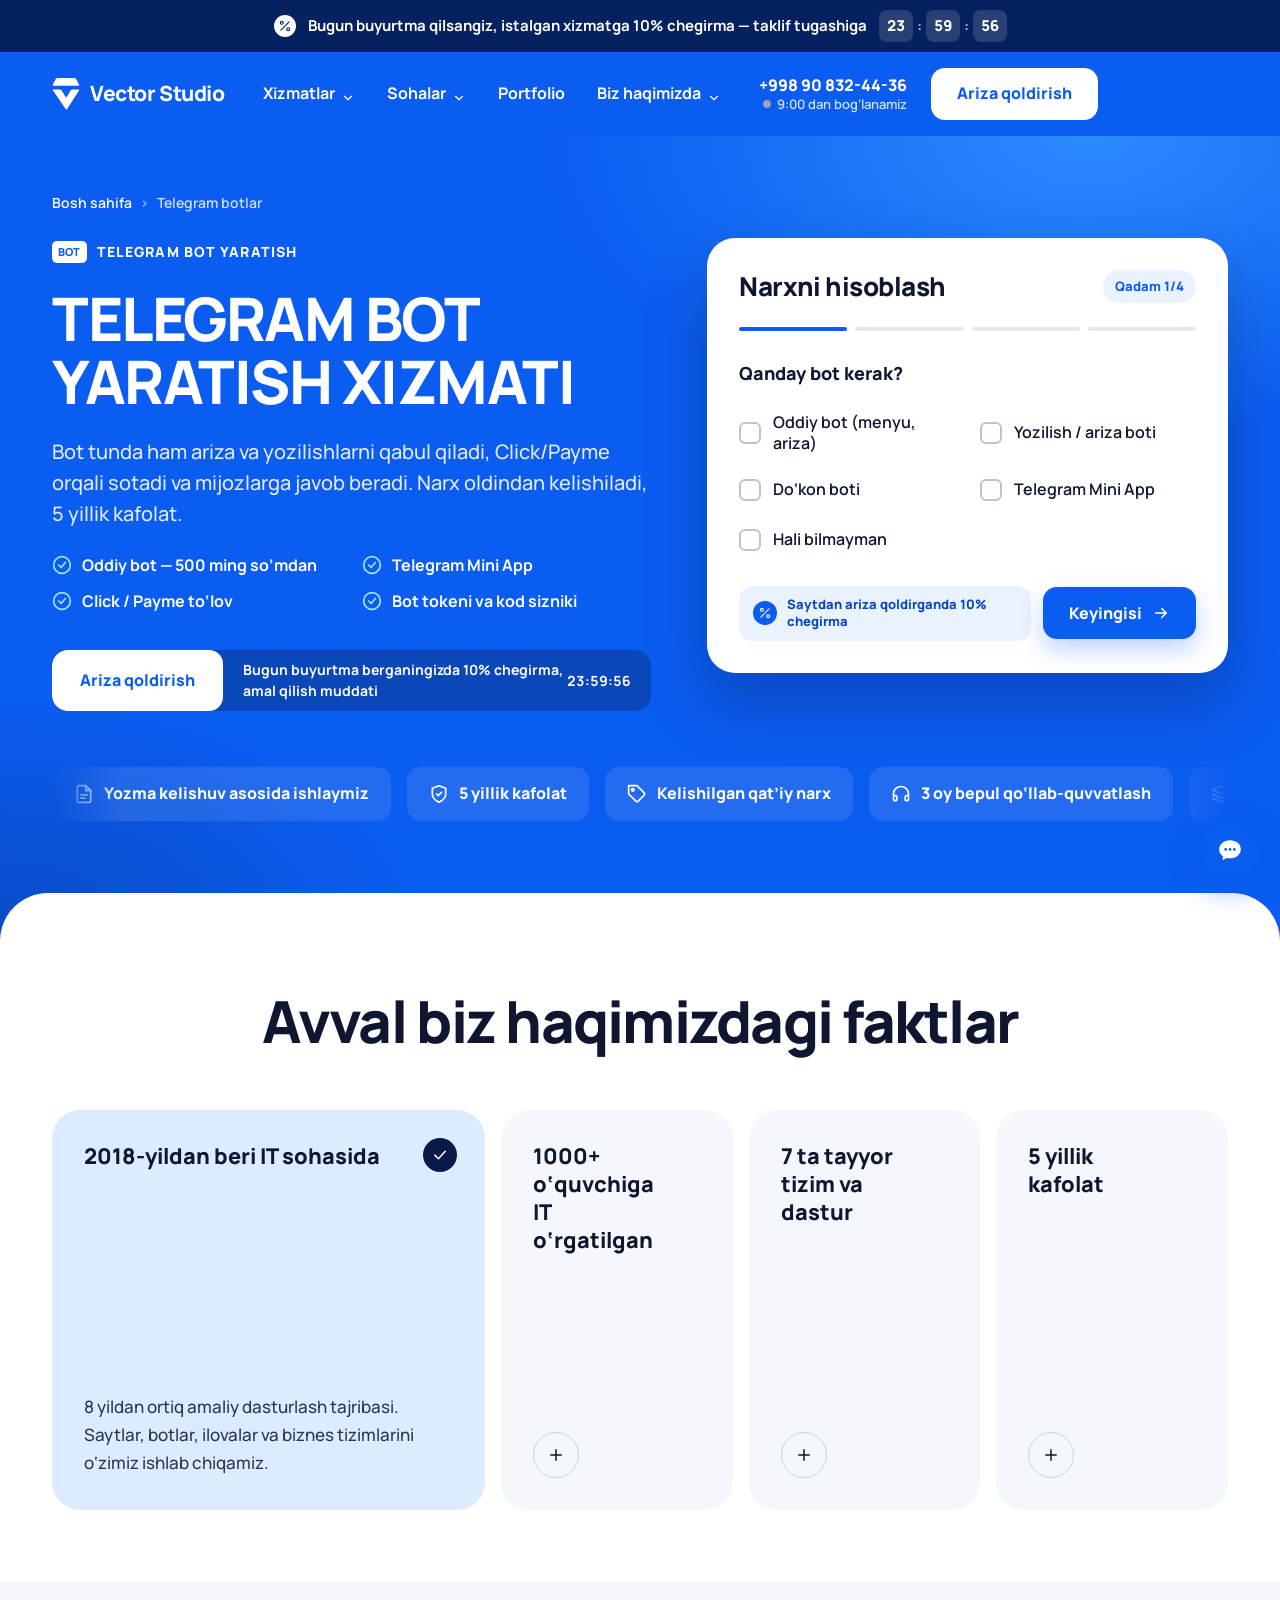
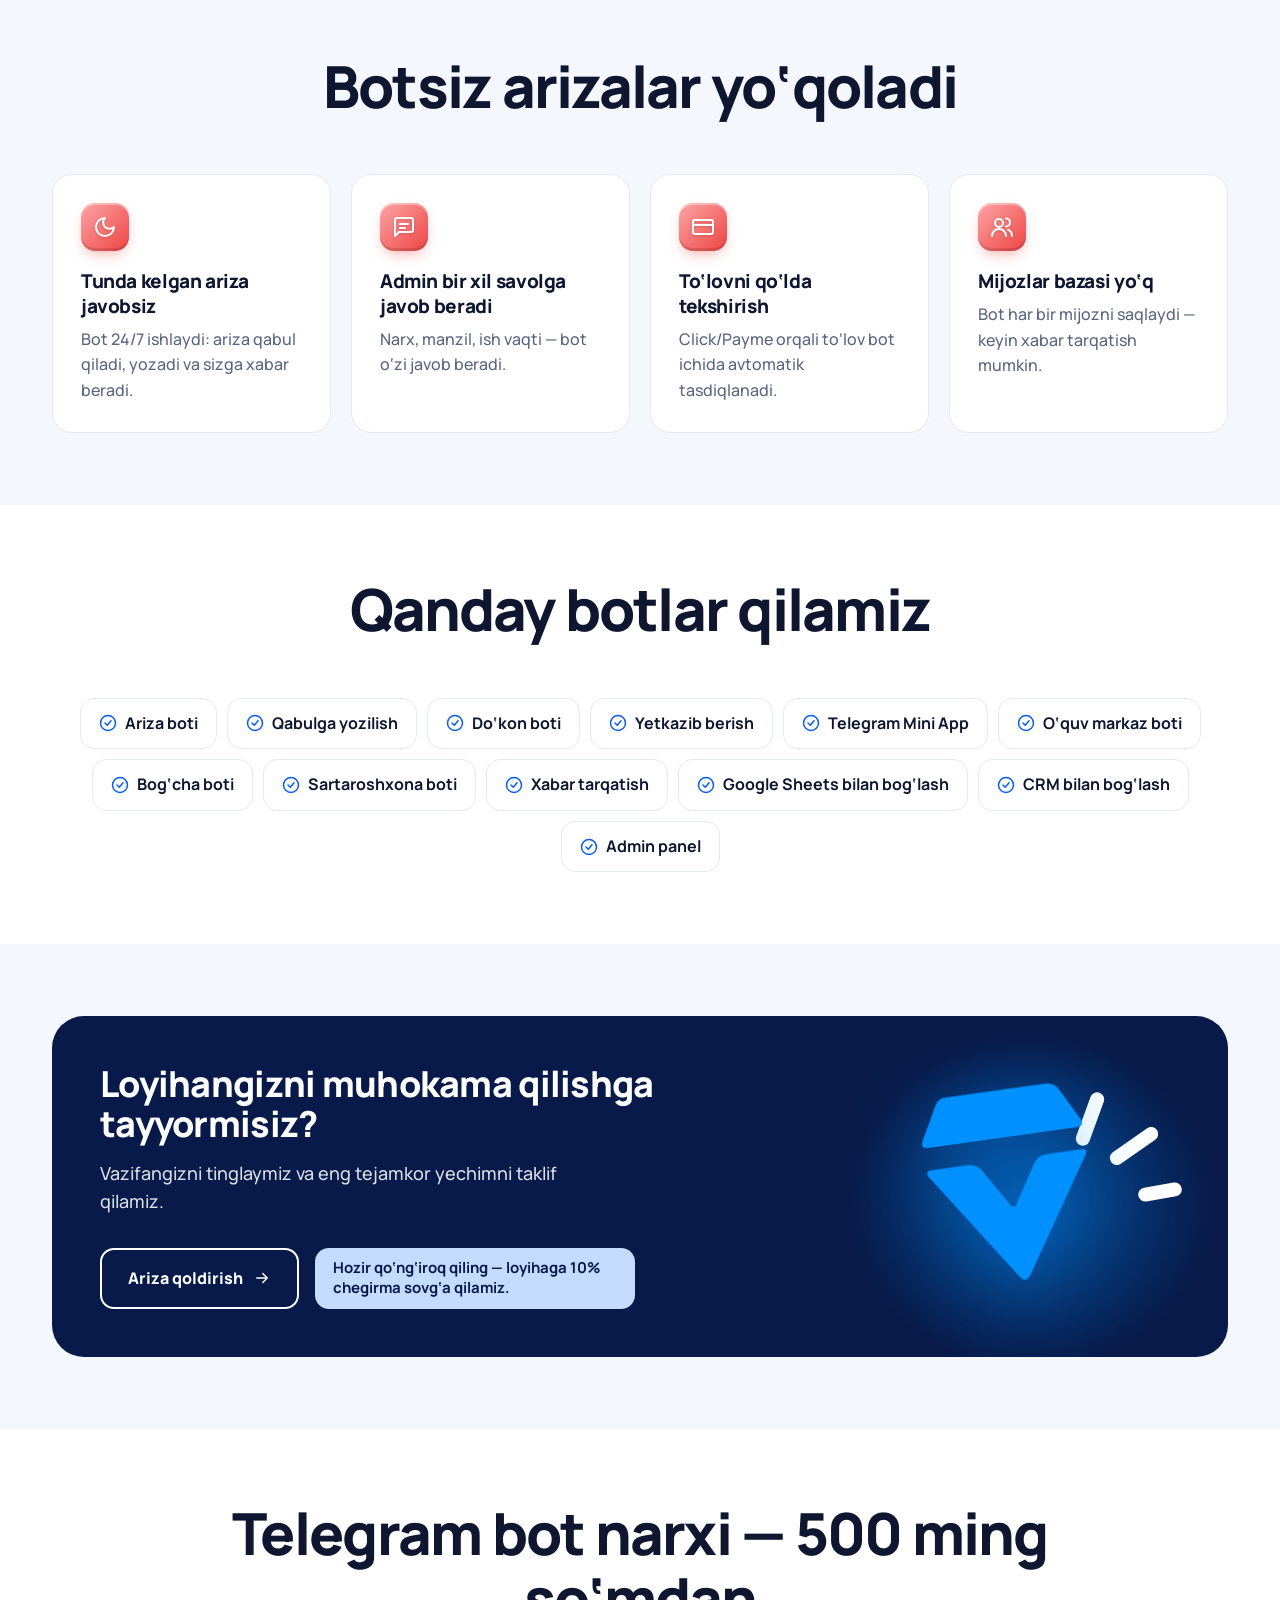
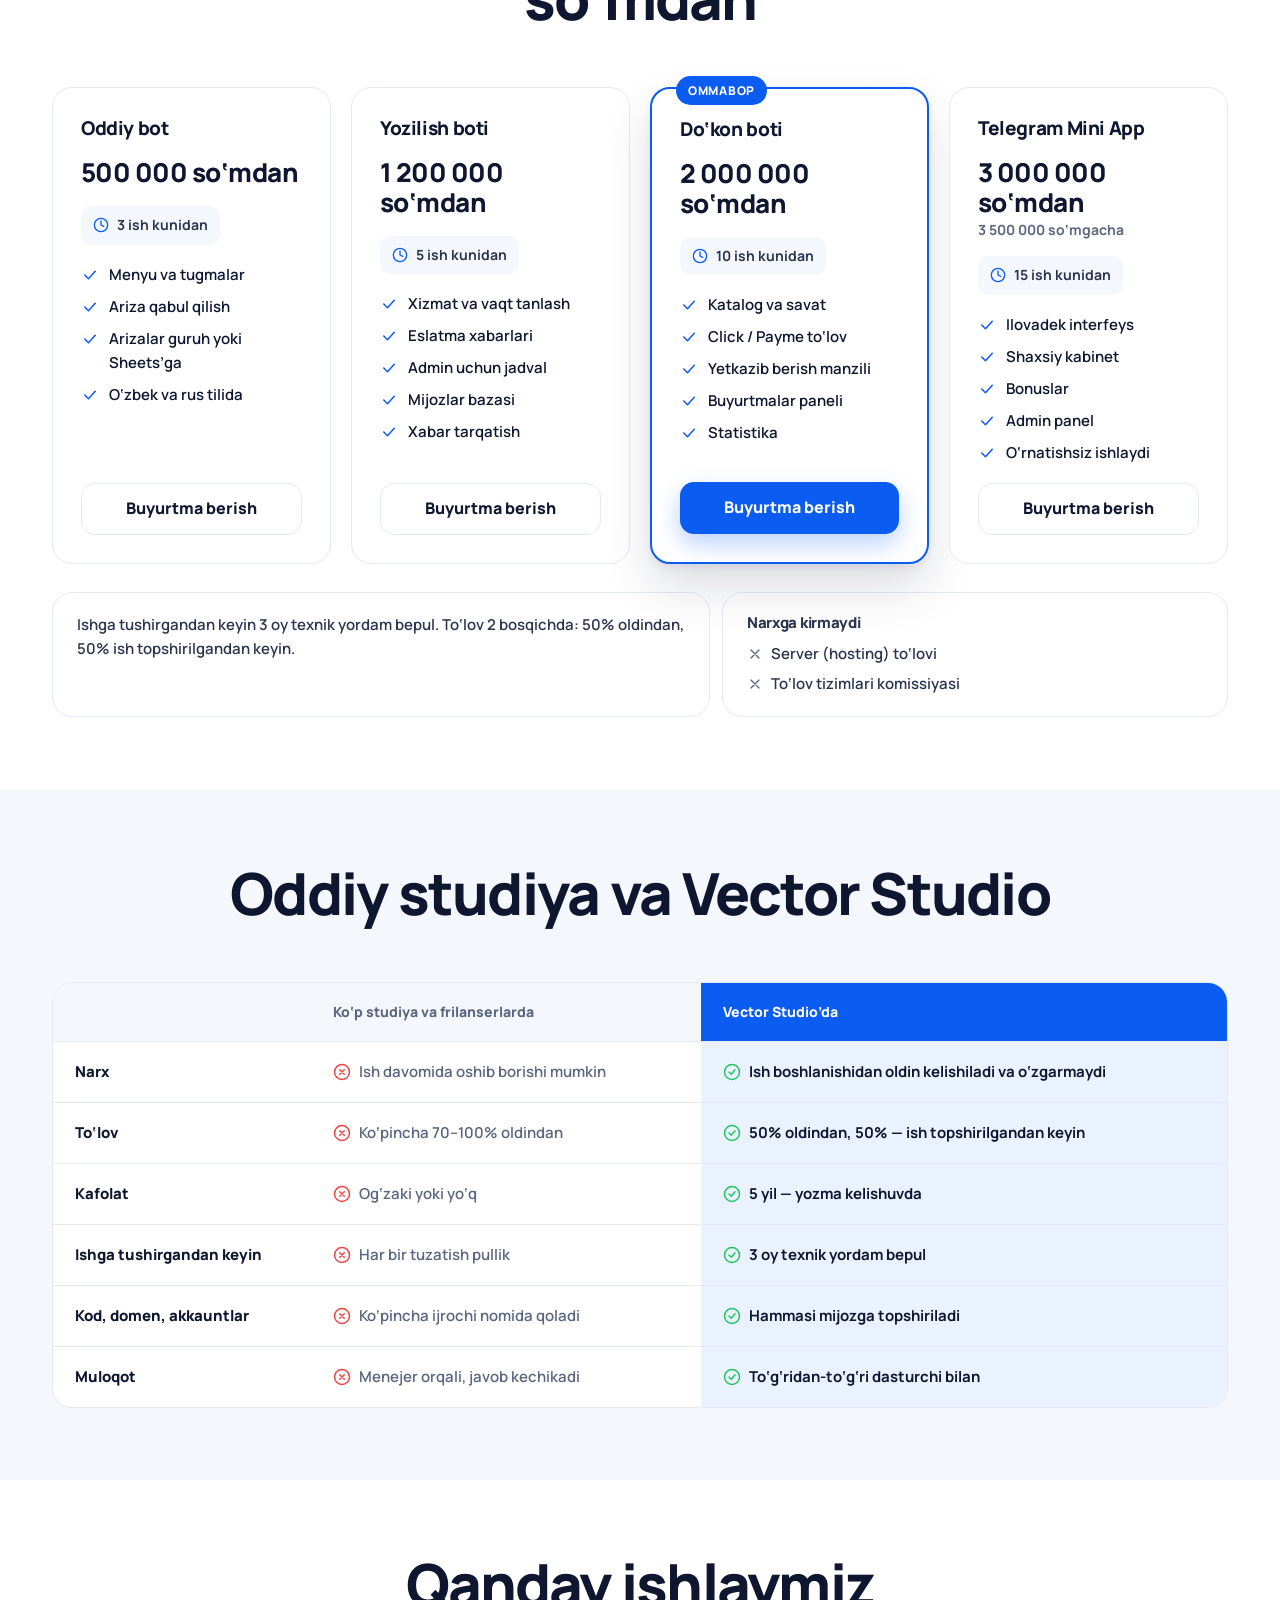
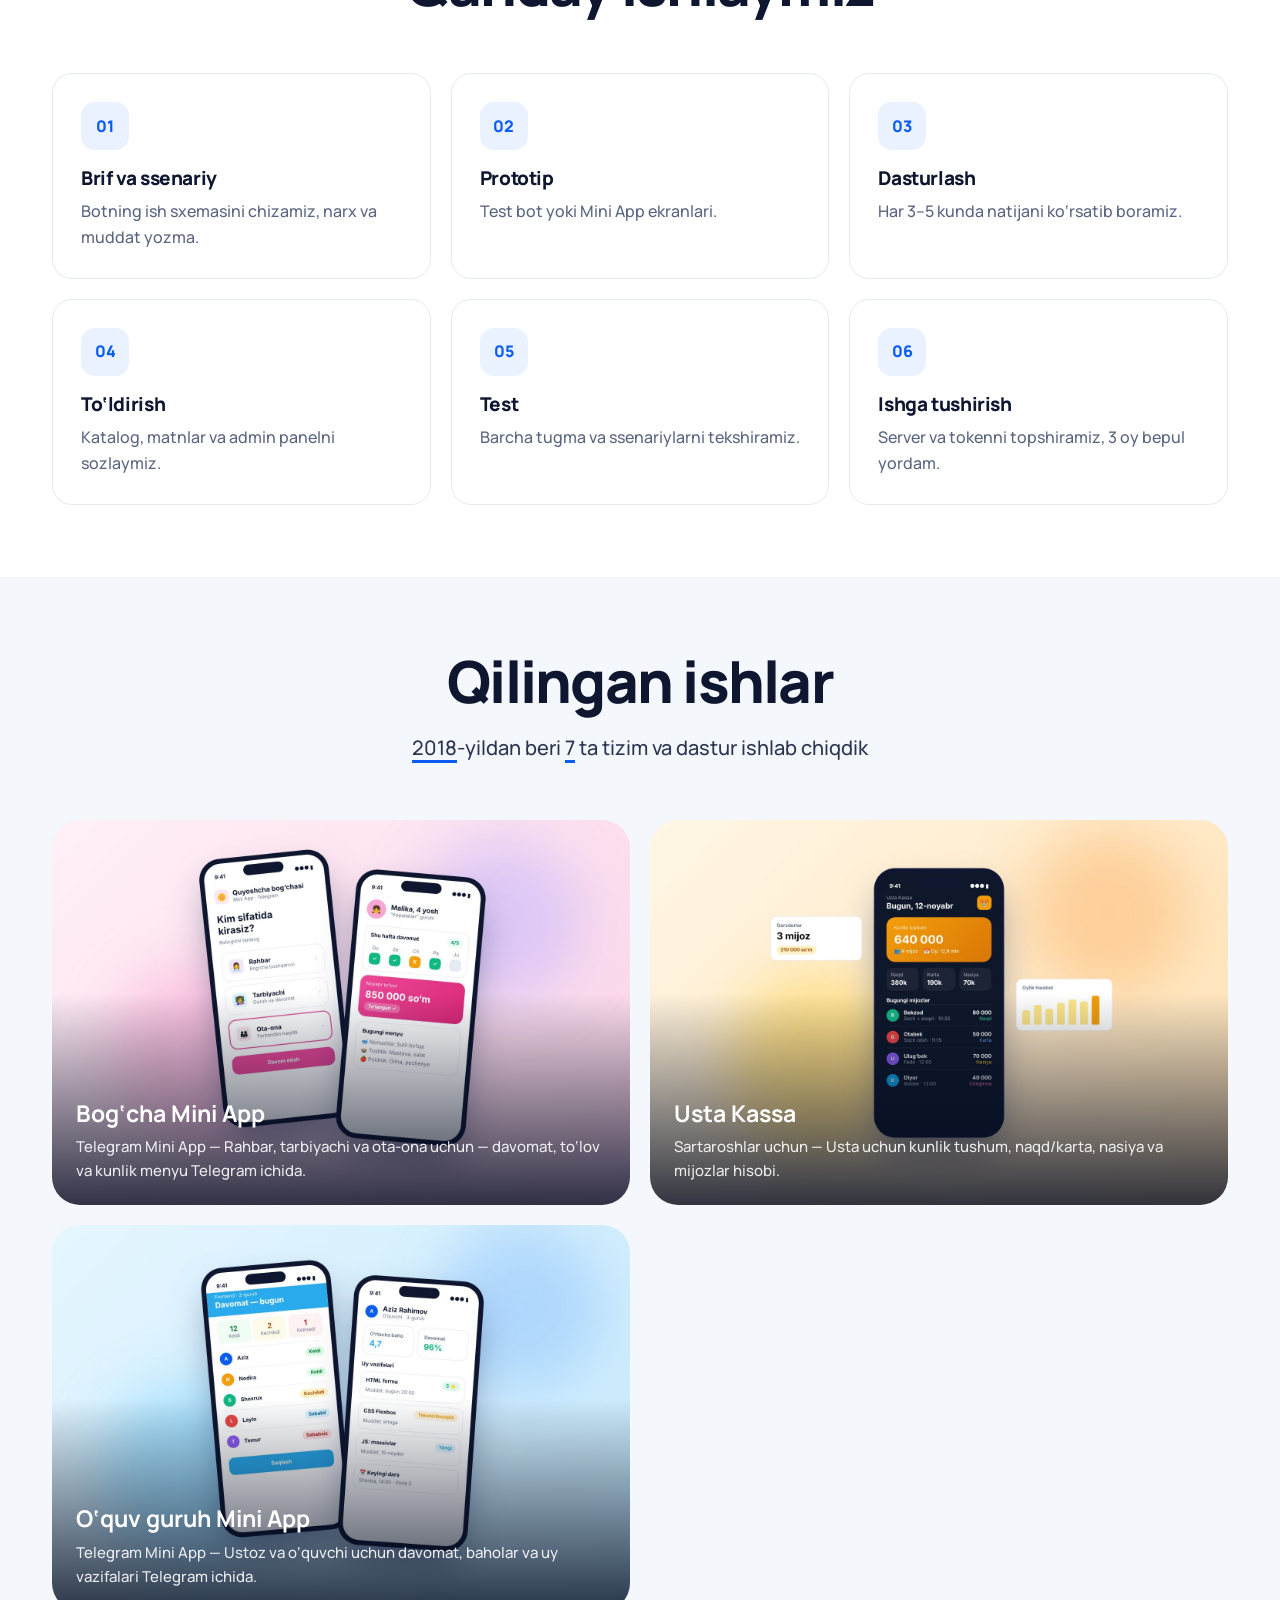
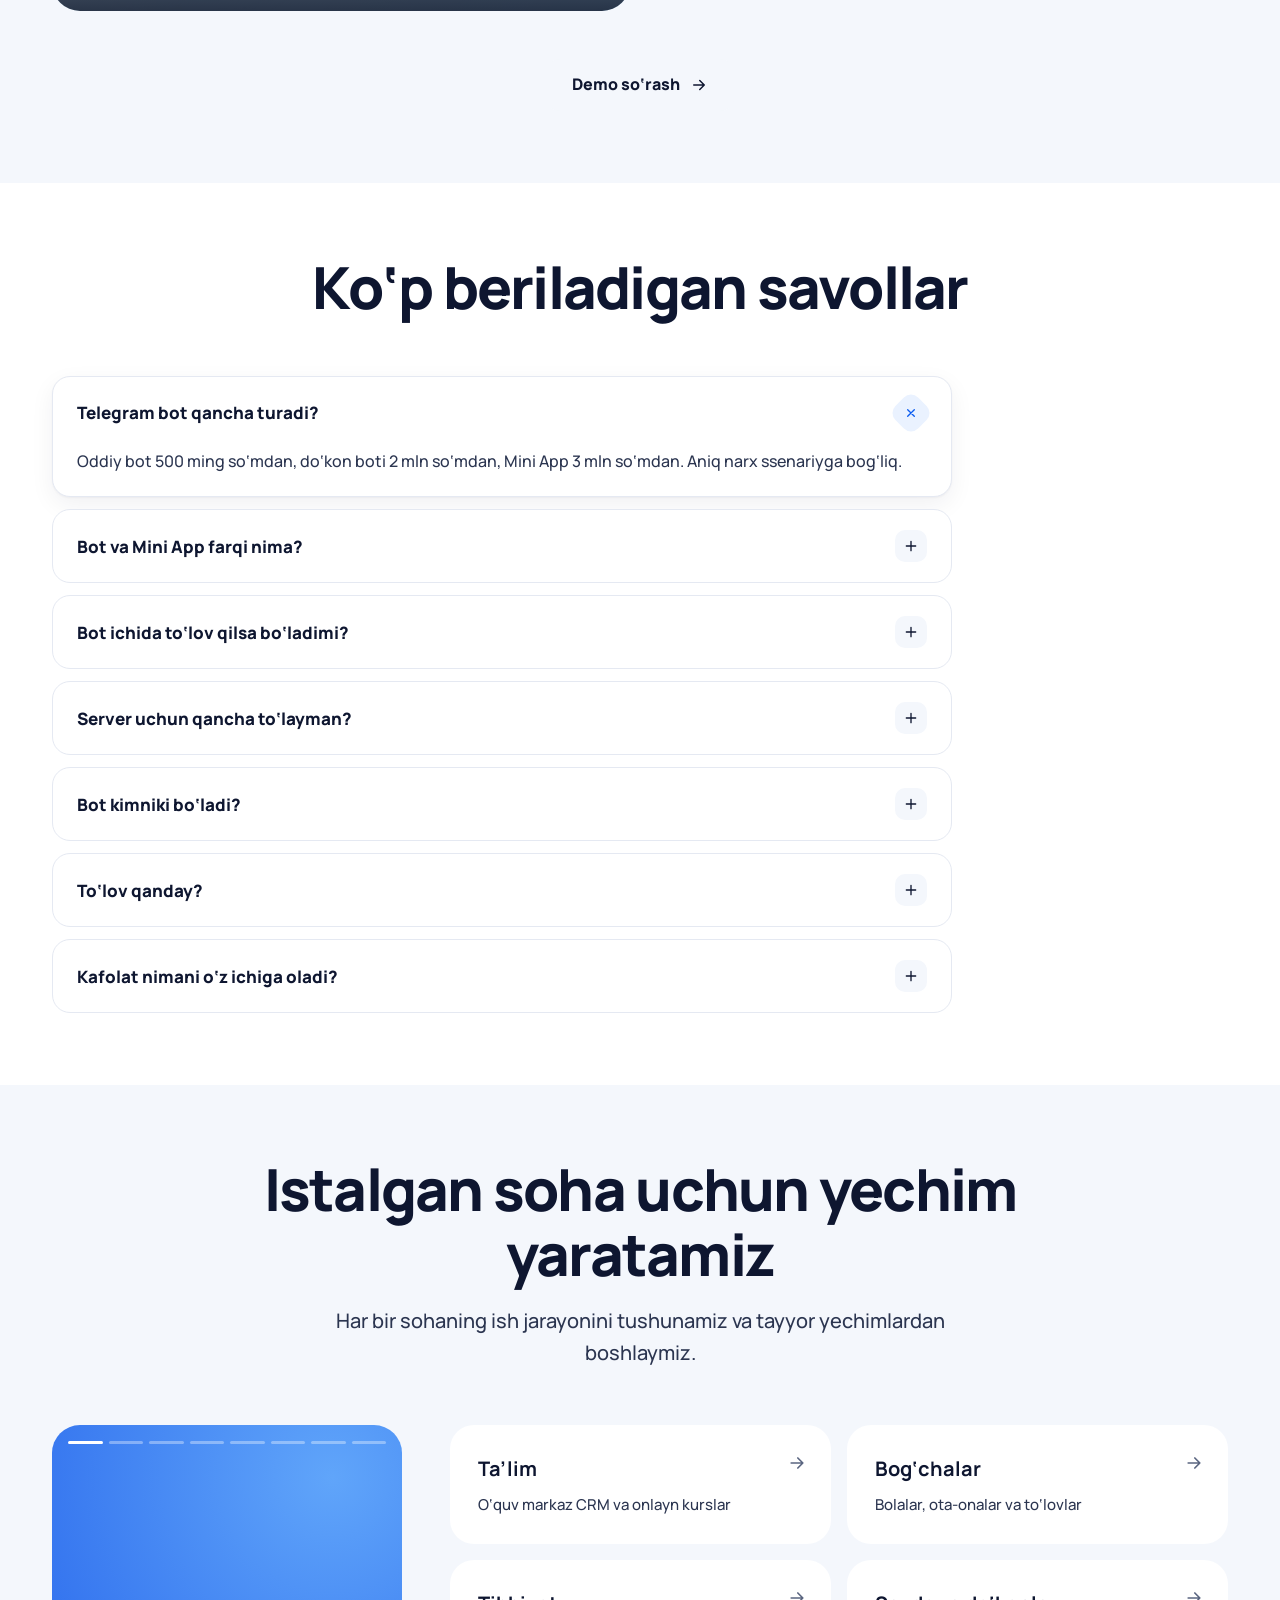
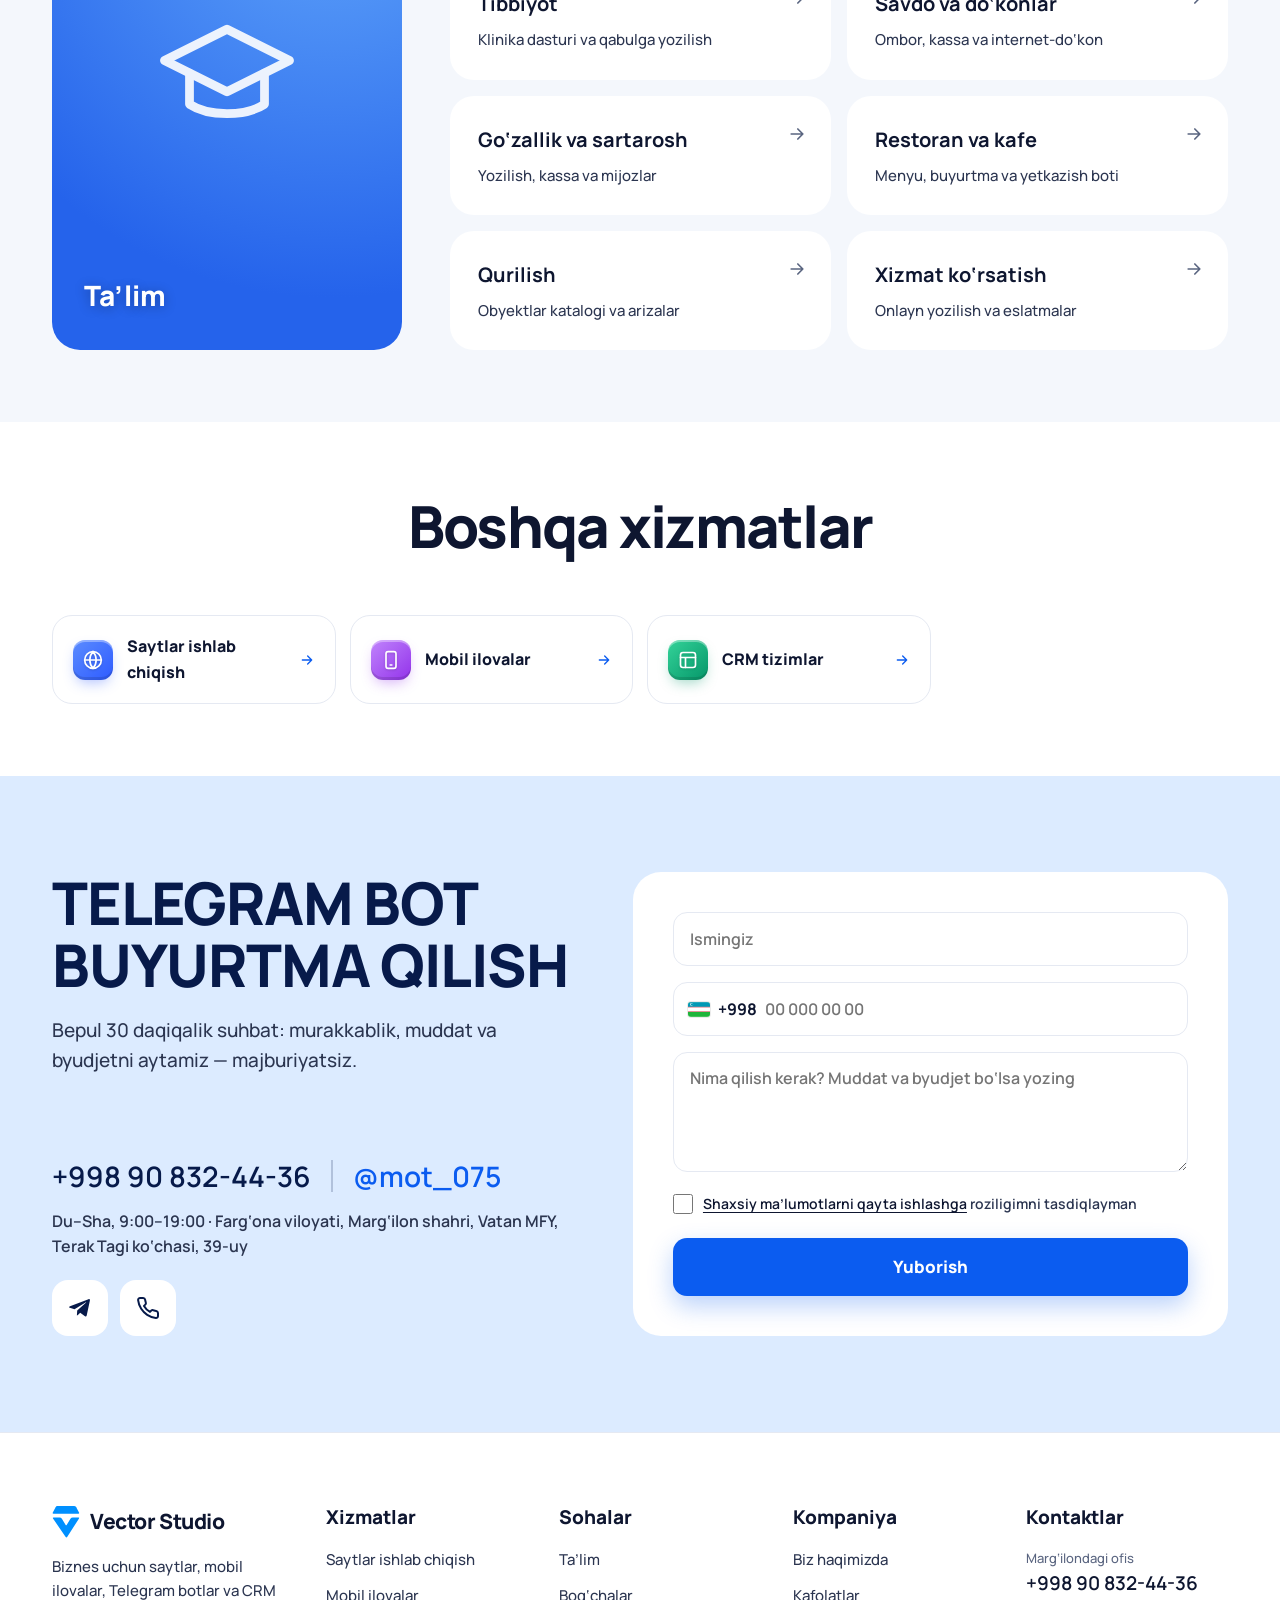
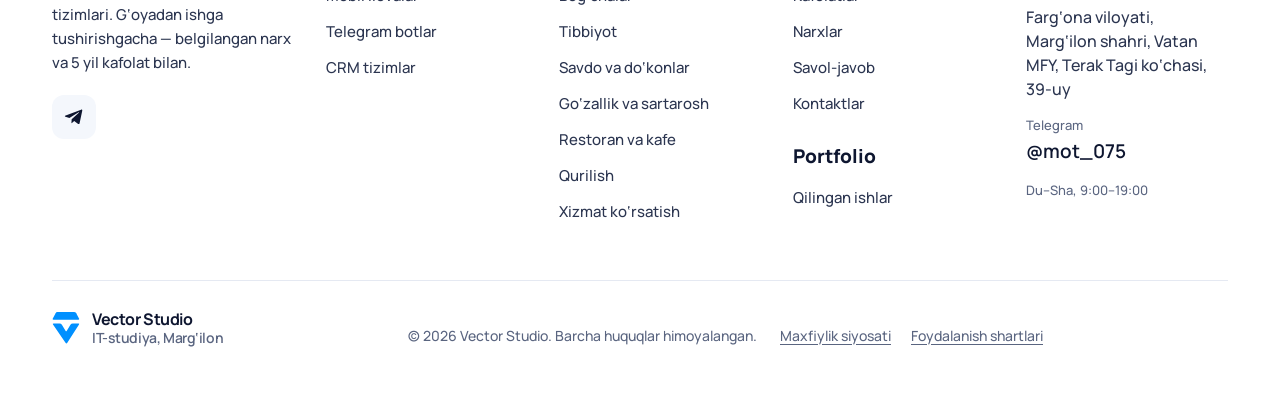
==== commit 913139a7: "Manzillar vectorstudiya.uz domeniga moslandi Co-Authored-By: Claude Opus 5.5 <noreply@anthropic.com>" ====
--- a/bot.html
+++ b/bot.html
@@ -6,13 +6,13 @@
 <title>Telegram bot yaratish — 500 ming so‘mdan | Vector Studio</title>
 <meta name="description" content="Ariza, yozilish va do‘kon botlari, Telegram Mini App. Click/Payme to‘lov, admin panel va 5 yillik kafolat.">
 <meta name="theme-color" content="#0B5CF0">
-<link rel="canonical" href="https://xusniddin-del.github.io/vector-studio/bot.html">
+<link rel="canonical" href="https://vectorstudiya.uz/bot.html">
 <meta property="og:type" content="website">
 <meta property="og:locale" content="uz_UZ">
 <meta property="og:site_name" content="Vector Studio">
 <meta property="og:title" content="Telegram bot yaratish — 500 ming so‘mdan | Vector Studio">
 <meta property="og:description" content="Ariza, yozilish va do‘kon botlari, Telegram Mini App. Click/Payme to‘lov, admin panel va 5 yillik kafolat.">
-<meta property="og:url" content="https://xusniddin-del.github.io/vector-studio/bot.html">
+<meta property="og:url" content="https://vectorstudiya.uz/bot.html">
 <link rel="icon" href="data:image/svg+xml,<svg xmlns='http://www.w3.org/2000/svg' viewBox='0 0 340 400'><path fill='%230090FF' d='M62 5H268Q286 5 294 20L328 84Q336 100 318 100H20Q2 100 10 84L44 20Q52 5 62 5Z'/><path fill='%230090FF' d='M20 145H92Q110 145 120 161L166 236Q172 245 178 236L224 161Q234 145 252 145H322Q336 145 328 158L186 380Q175 396 164 380L12 158Q4 145 20 145Z'/></svg>">
 
 <link rel="preconnect" href="https://fonts.googleapis.com">
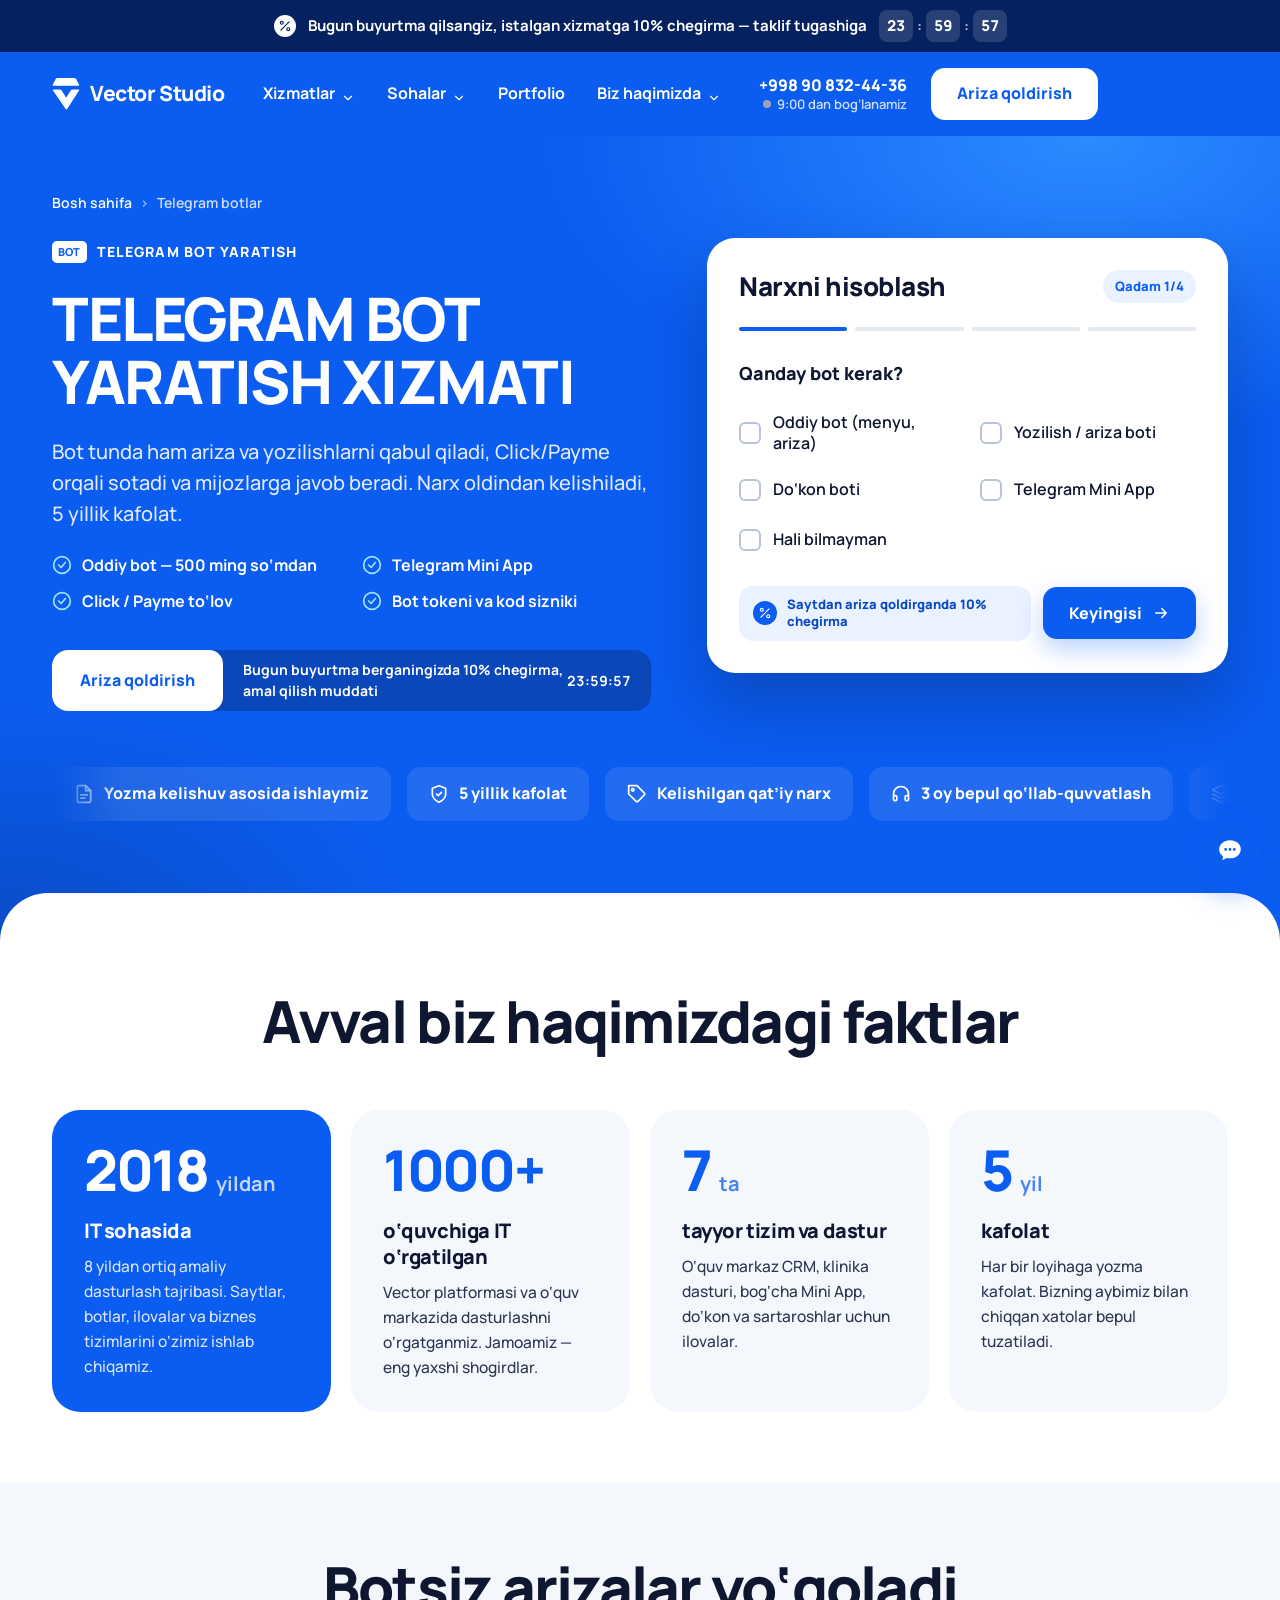
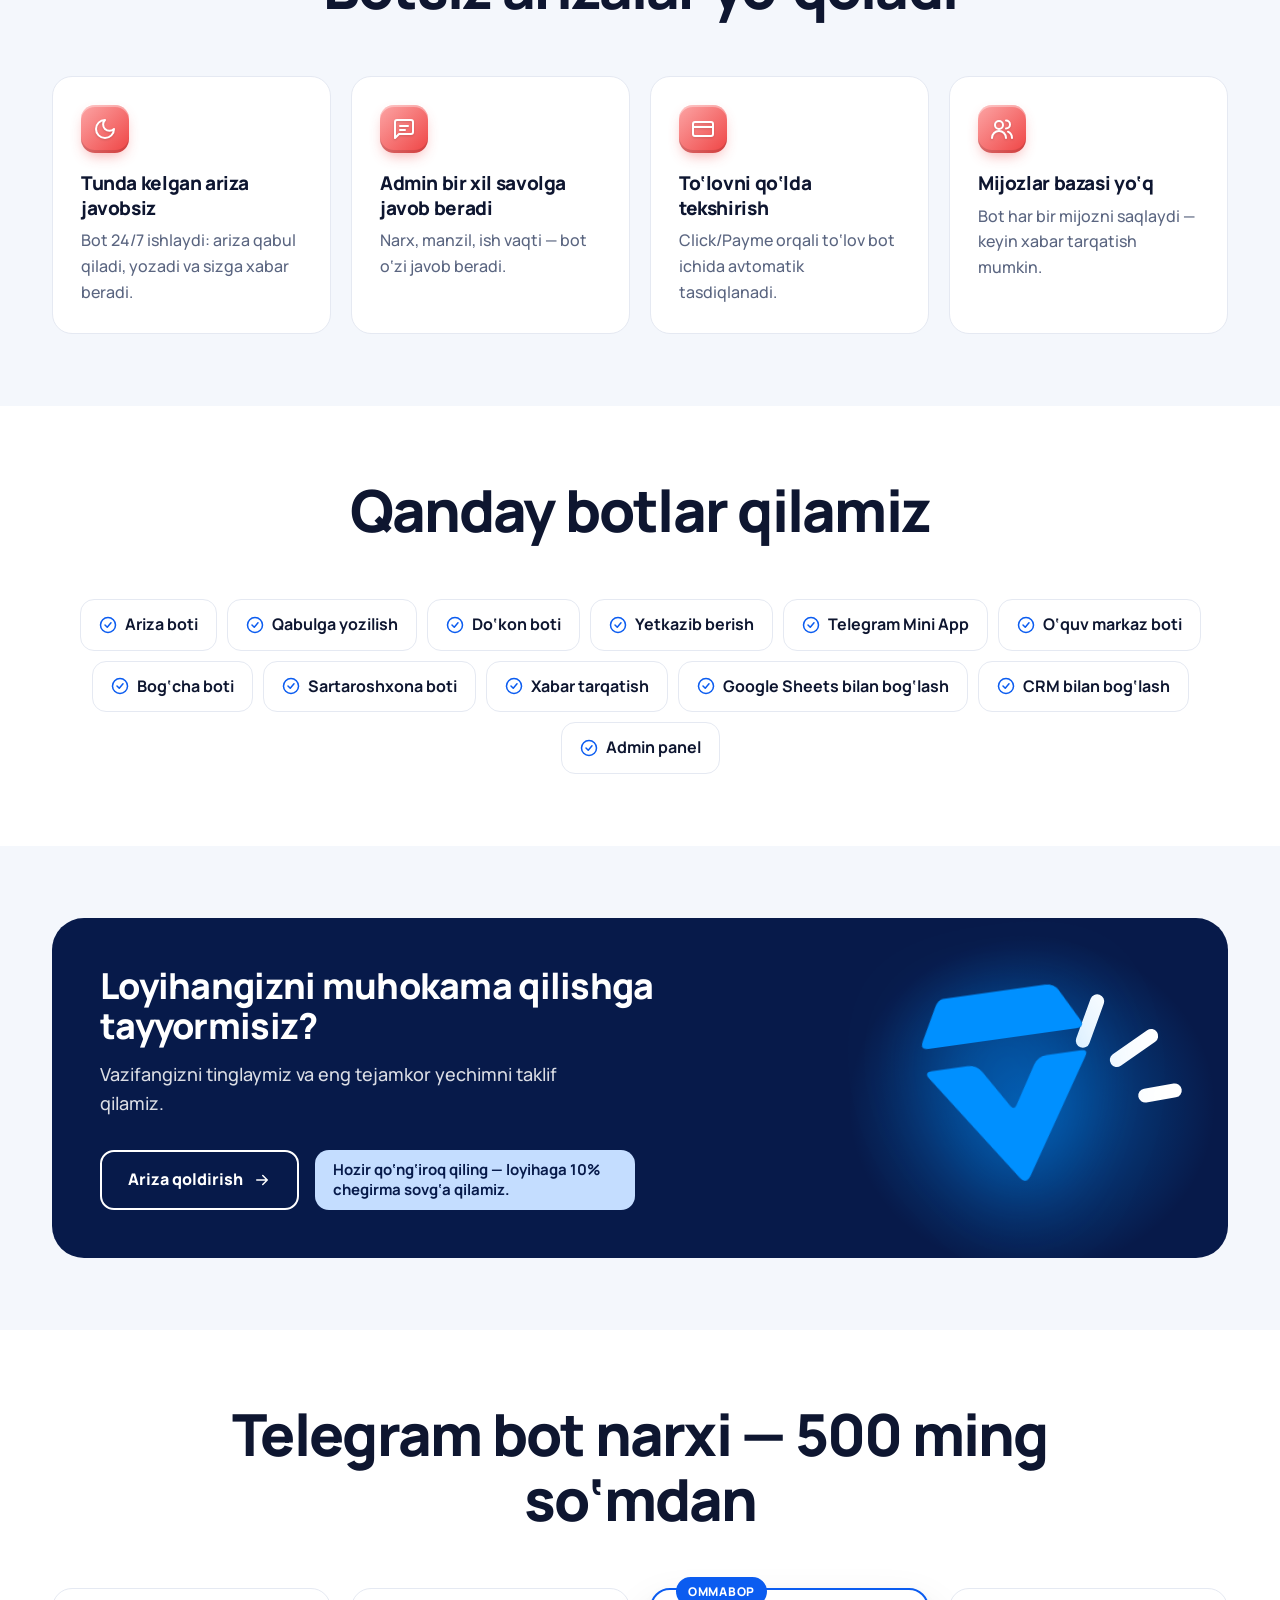
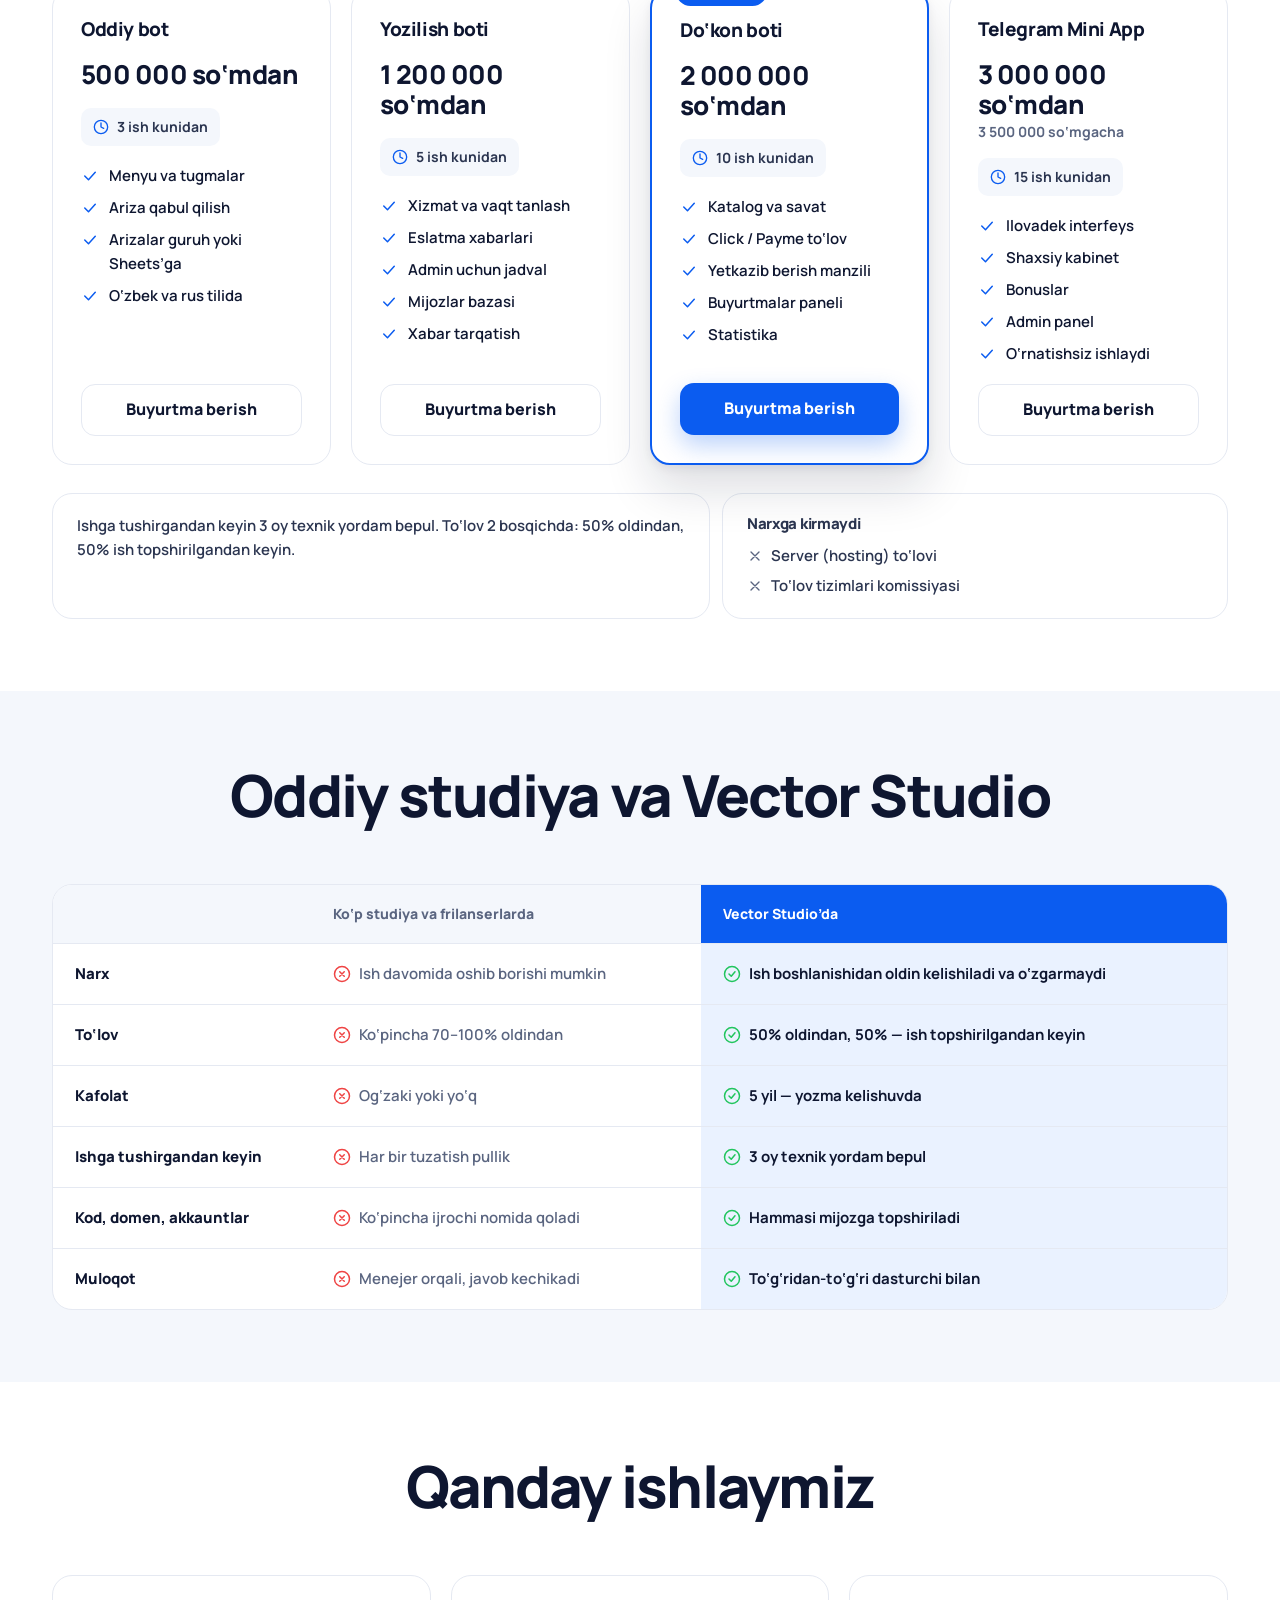
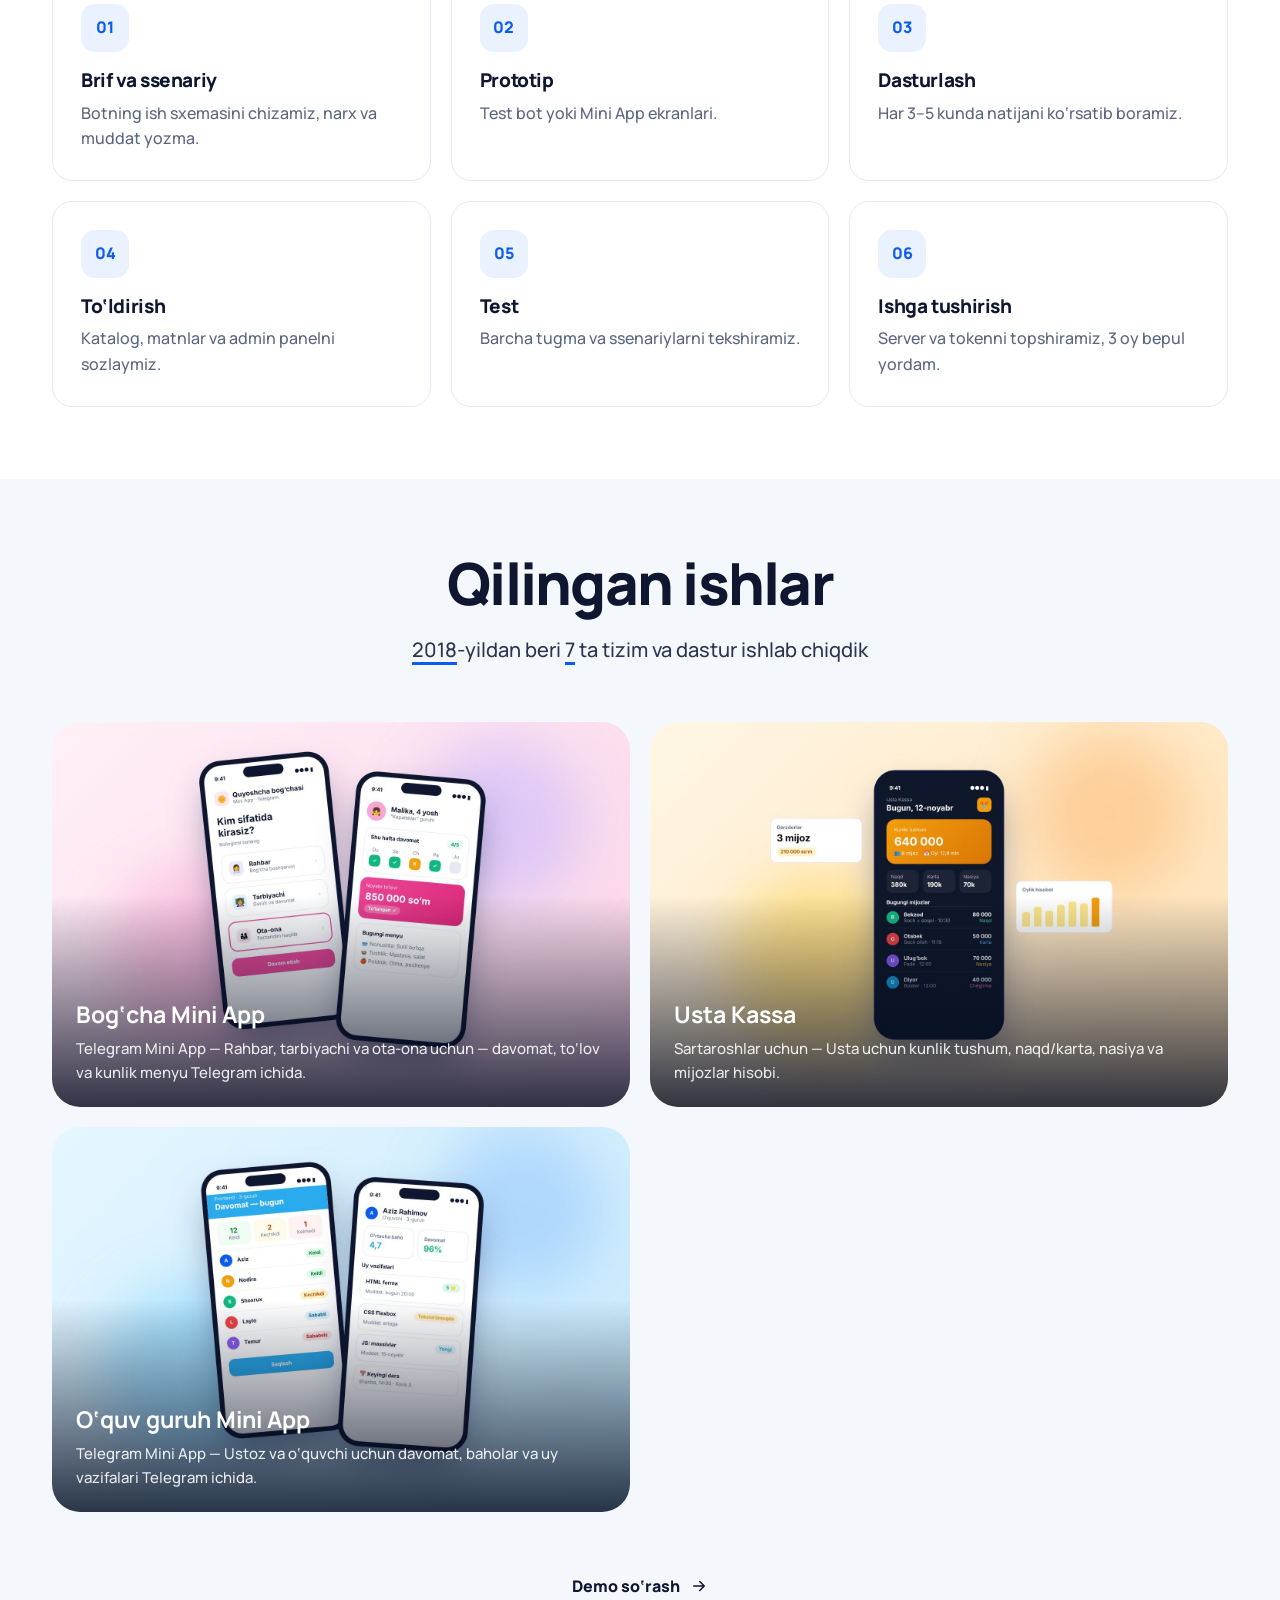
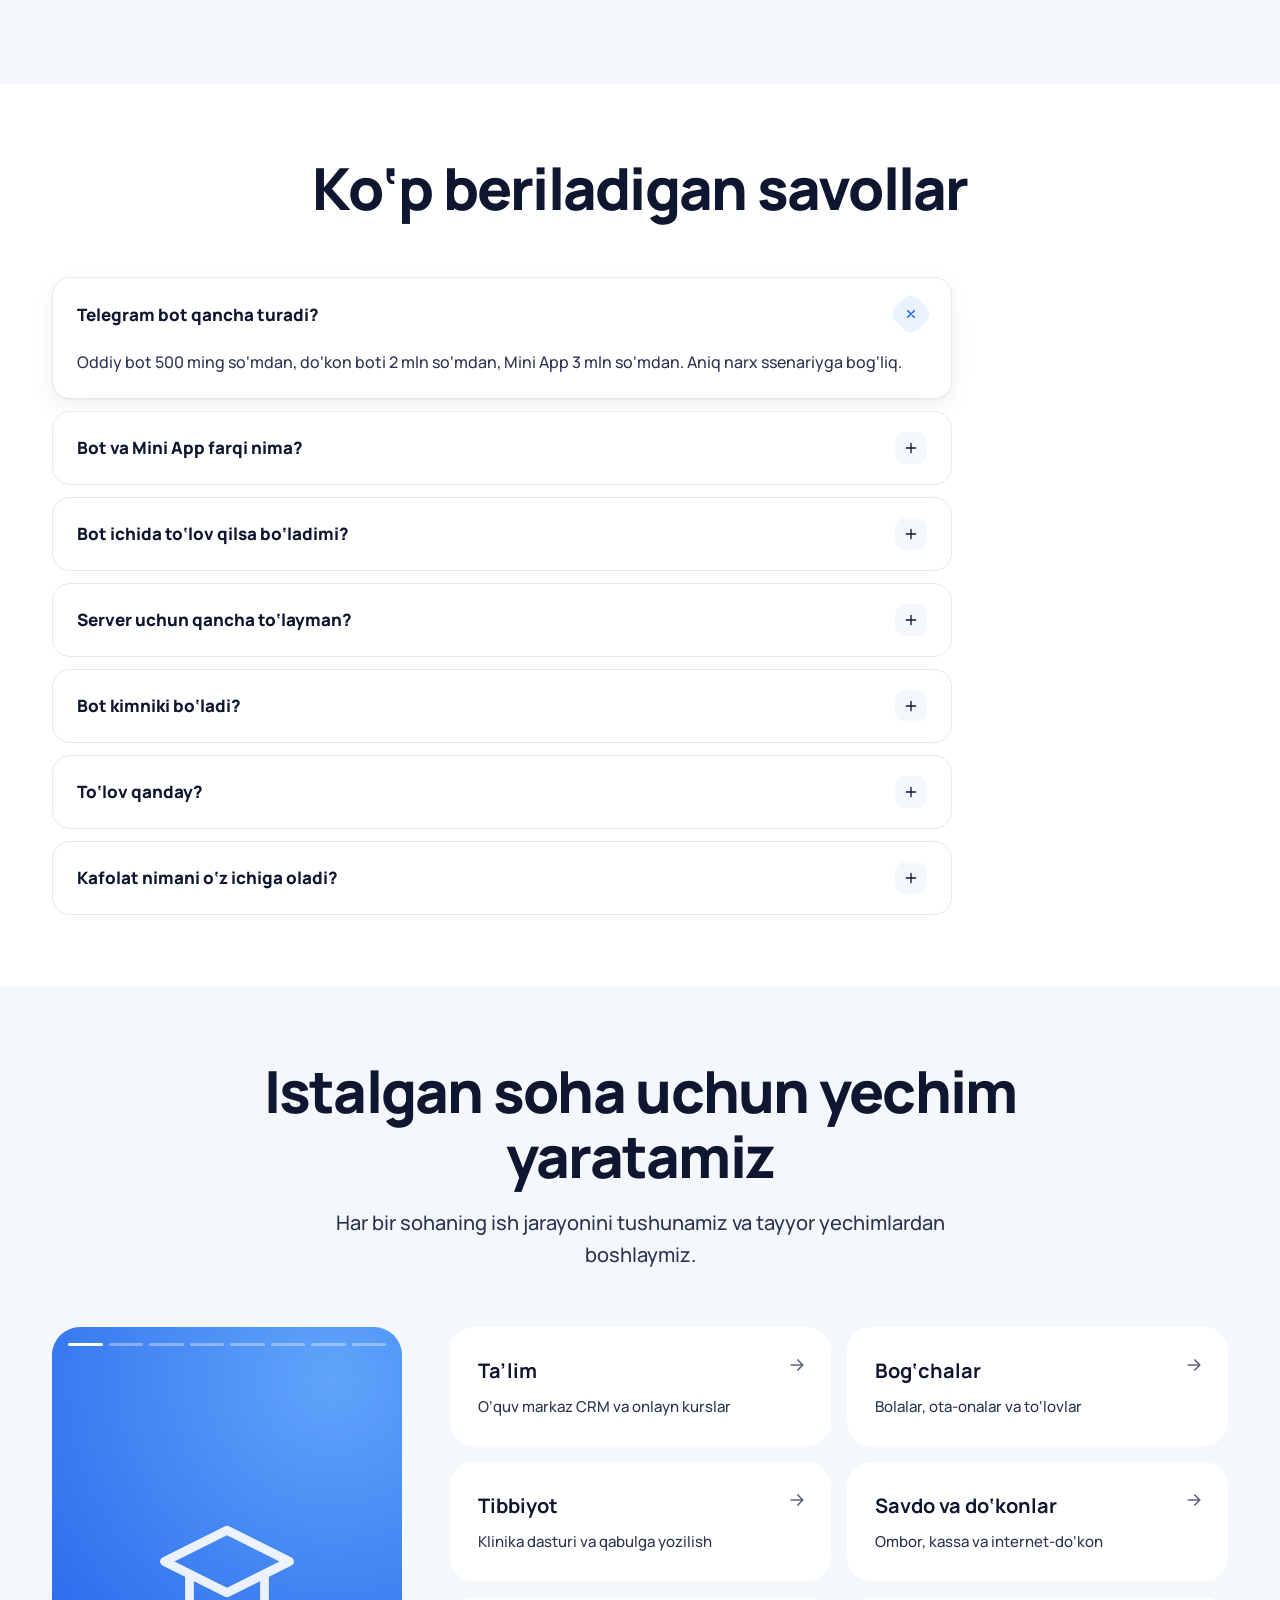
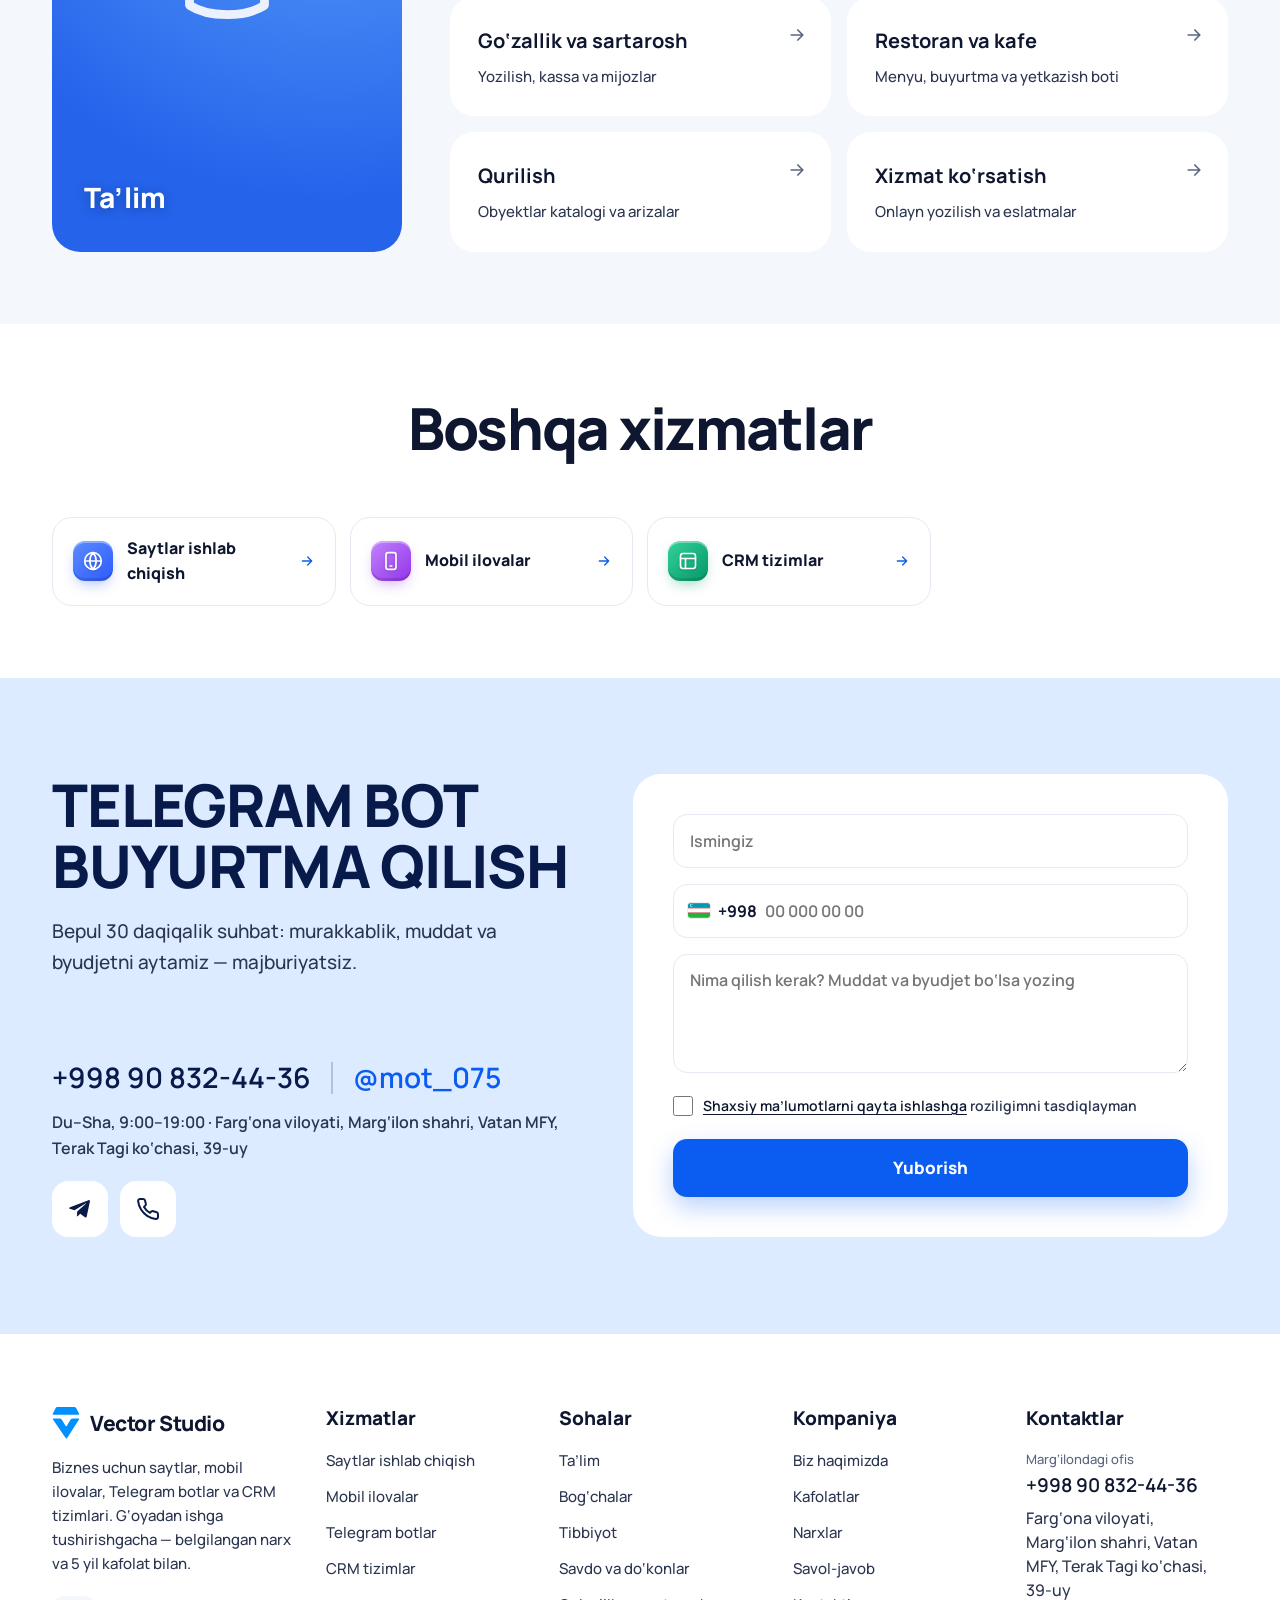
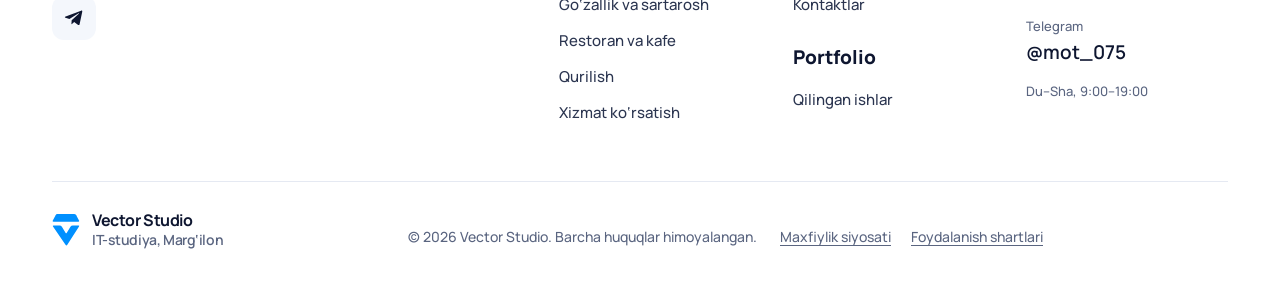
==== commit a747a9e9: "Faktlar: sakrovchi akkordeon o'rniga silliq kartalar Co-Authored-By: Claude Opus 5.5 <noreply@anthro" ====
--- a/bot.html
+++ b/bot.html
@@ -5,6 +5,7 @@
 <meta name="viewport" content="width=device-width, initial-scale=1">
 <title>Telegram bot yaratish — 500 ming so‘mdan | Vector Studio</title>
 <meta name="description" content="Ariza, yozilish va do‘kon botlari, Telegram Mini App. Click/Payme to‘lov, admin panel va 5 yillik kafolat.">
+<meta name="google-site-verification" content="Itj4W6EsGZu4Aqds2MT6LfFgWljH-fBKxO7UjV5S8rw">
 <meta name="theme-color" content="#0B5CF0">
 <link rel="canonical" href="https://vectorstudiya.uz/bot.html">
 <meta property="og:type" content="website">
@@ -18,12 +19,12 @@
 <link rel="preconnect" href="https://fonts.googleapis.com">
 <link rel="preconnect" href="https://fonts.gstatic.com" crossorigin>
 <link href="https://fonts.googleapis.com/css2?family=Manrope:wght@500;600;700;800&display=swap" rel="stylesheet">
-<link rel="stylesheet" href="assets/vector.css?v=20261113">
+<link rel="stylesheet" href="assets/vector.css?v=20261120">
 </head>
 <body data-page="bot">
 <noscript><p style="padding:24px;font-family:sans-serif">Saytni ko‘rish uchun JavaScript’ni yoqing. Bog‘lanish: +998 90 832-44-36, Telegram @mot_075</p></noscript>
 <!-- Matnlar va ma’lumotlar: assets/config.js · O‘rnatish qo‘llanmasi: README.txt -->
-<script src="assets/config.js?v=20261113"></script>
-<script src="assets/app.js?v=20261113"></script>
+<script src="assets/config.js?v=20261120"></script>
+<script src="assets/app.js?v=20261120"></script>
 </body>
 </html>
--- a/assets/vector.css
+++ b/assets/vector.css
@@ -706,3 +706,19 @@
   :root{--container:1360px}
   body{font-size:17px}
 }
+
+/* Faktlar v3 — oddiy, silliq kartalar (sakrashsiz) */
+.fx{display:grid;grid-template-columns:repeat(4,minmax(0,1fr));gap:20px}
+@media (max-width:1000px){.fx{grid-template-columns:repeat(2,minmax(0,1fr))}}
+@media (max-width:520px){.fx{grid-template-columns:minmax(0,1fr)}}
+.fx-i{background:var(--soft);border-radius:28px;padding:32px;display:flex;flex-direction:column;gap:10px;transition:transform .35s cubic-bezier(.2,.8,.2,1),box-shadow .35s ease,background-color .35s ease;will-change:transform}
+.fx-i:hover{transform:translateY(-6px);box-shadow:0 24px 48px -24px rgba(7,26,74,.28);background:#fff}
+.fx-i.fx-hl{background:var(--brand);color:#fff}
+.fx-i.fx-hl:hover{background:var(--brand-600)}
+.fx-n{font-size:clamp(44px,4.4vw,60px);font-weight:800;letter-spacing:-.04em;line-height:1;color:var(--brand);display:flex;align-items:baseline;gap:8px;margin-bottom:10px}
+.fx-n small{font-size:20px;font-weight:700;letter-spacing:0;opacity:.75}
+.fx-hl .fx-n{color:#fff}
+.fx-i h3{font-size:20px;line-height:1.3}
+.fx-i p{font-size:15.5px;line-height:1.6;color:var(--ink-2)}
+.fx-hl p{color:rgba(255,255,255,.85)}
+@media (prefers-reduced-motion:reduce){.fx-i,.fx-i:hover{transform:none;transition:none}}
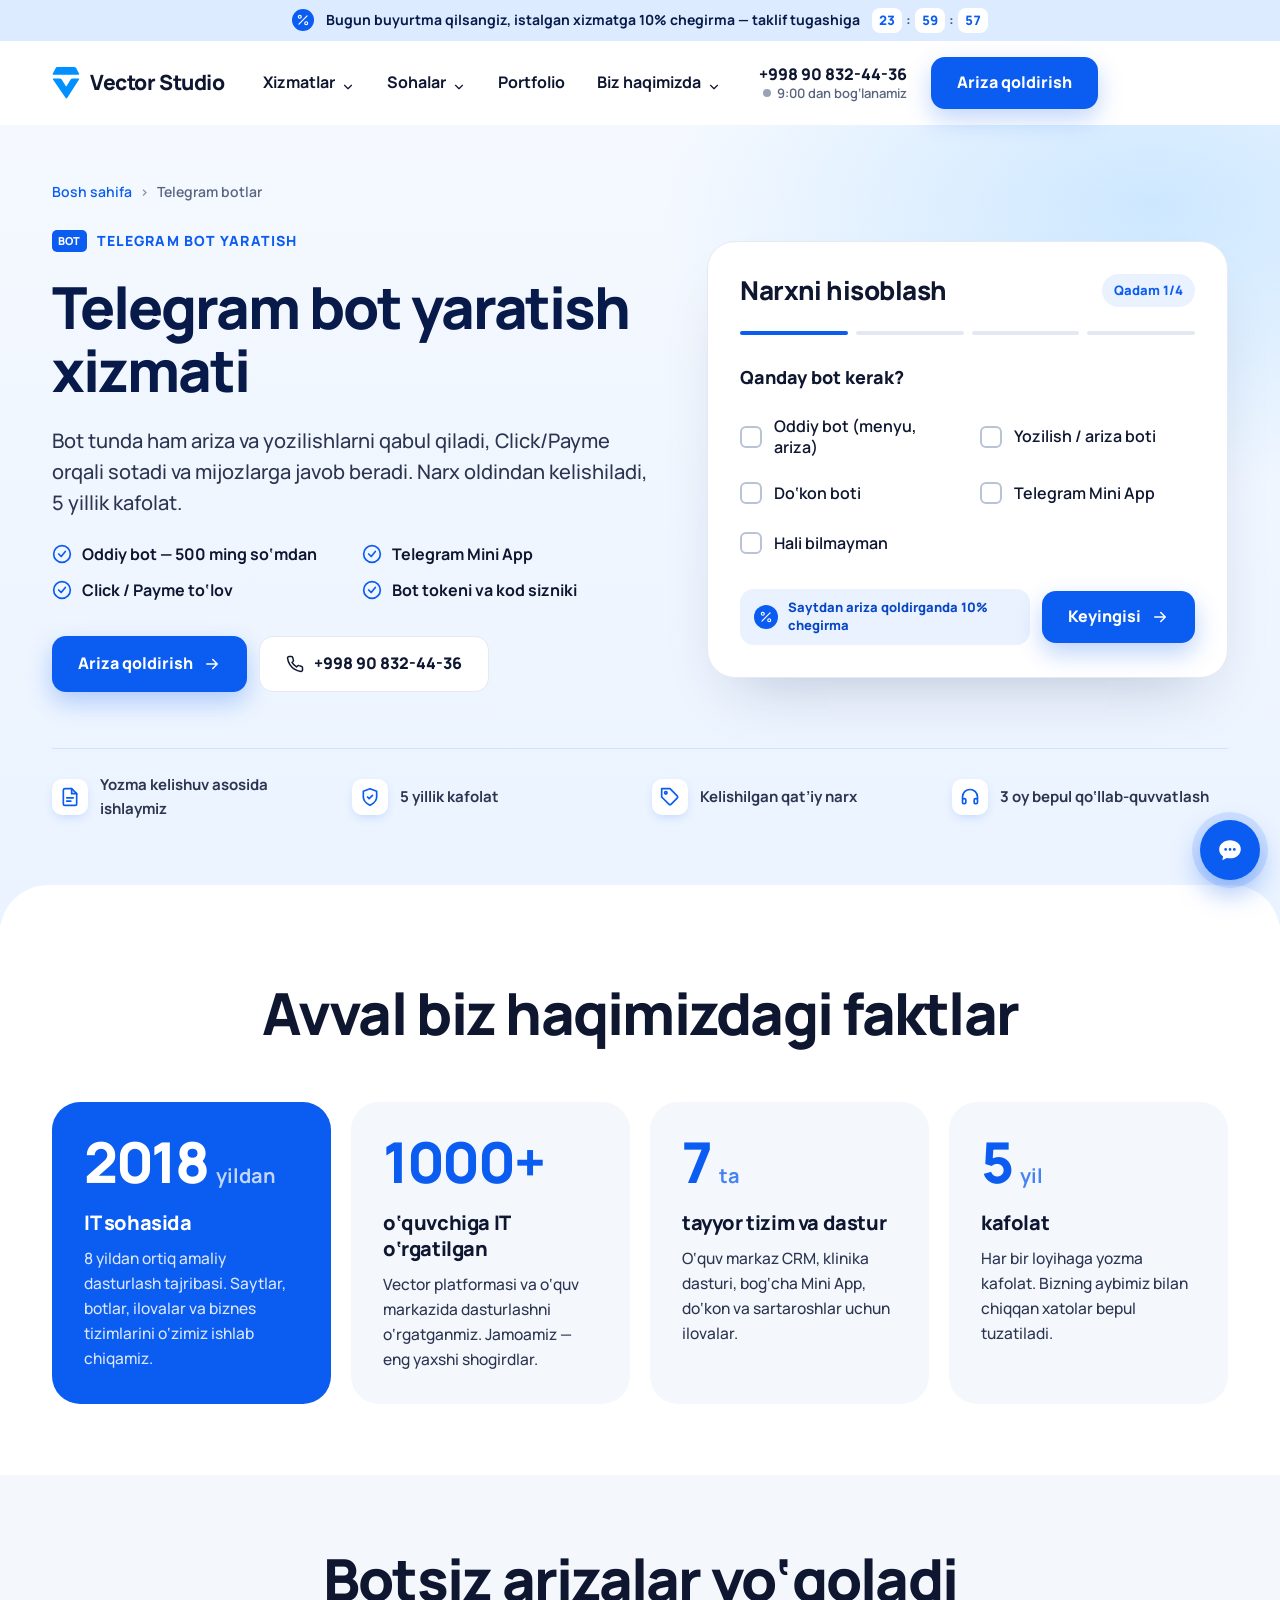
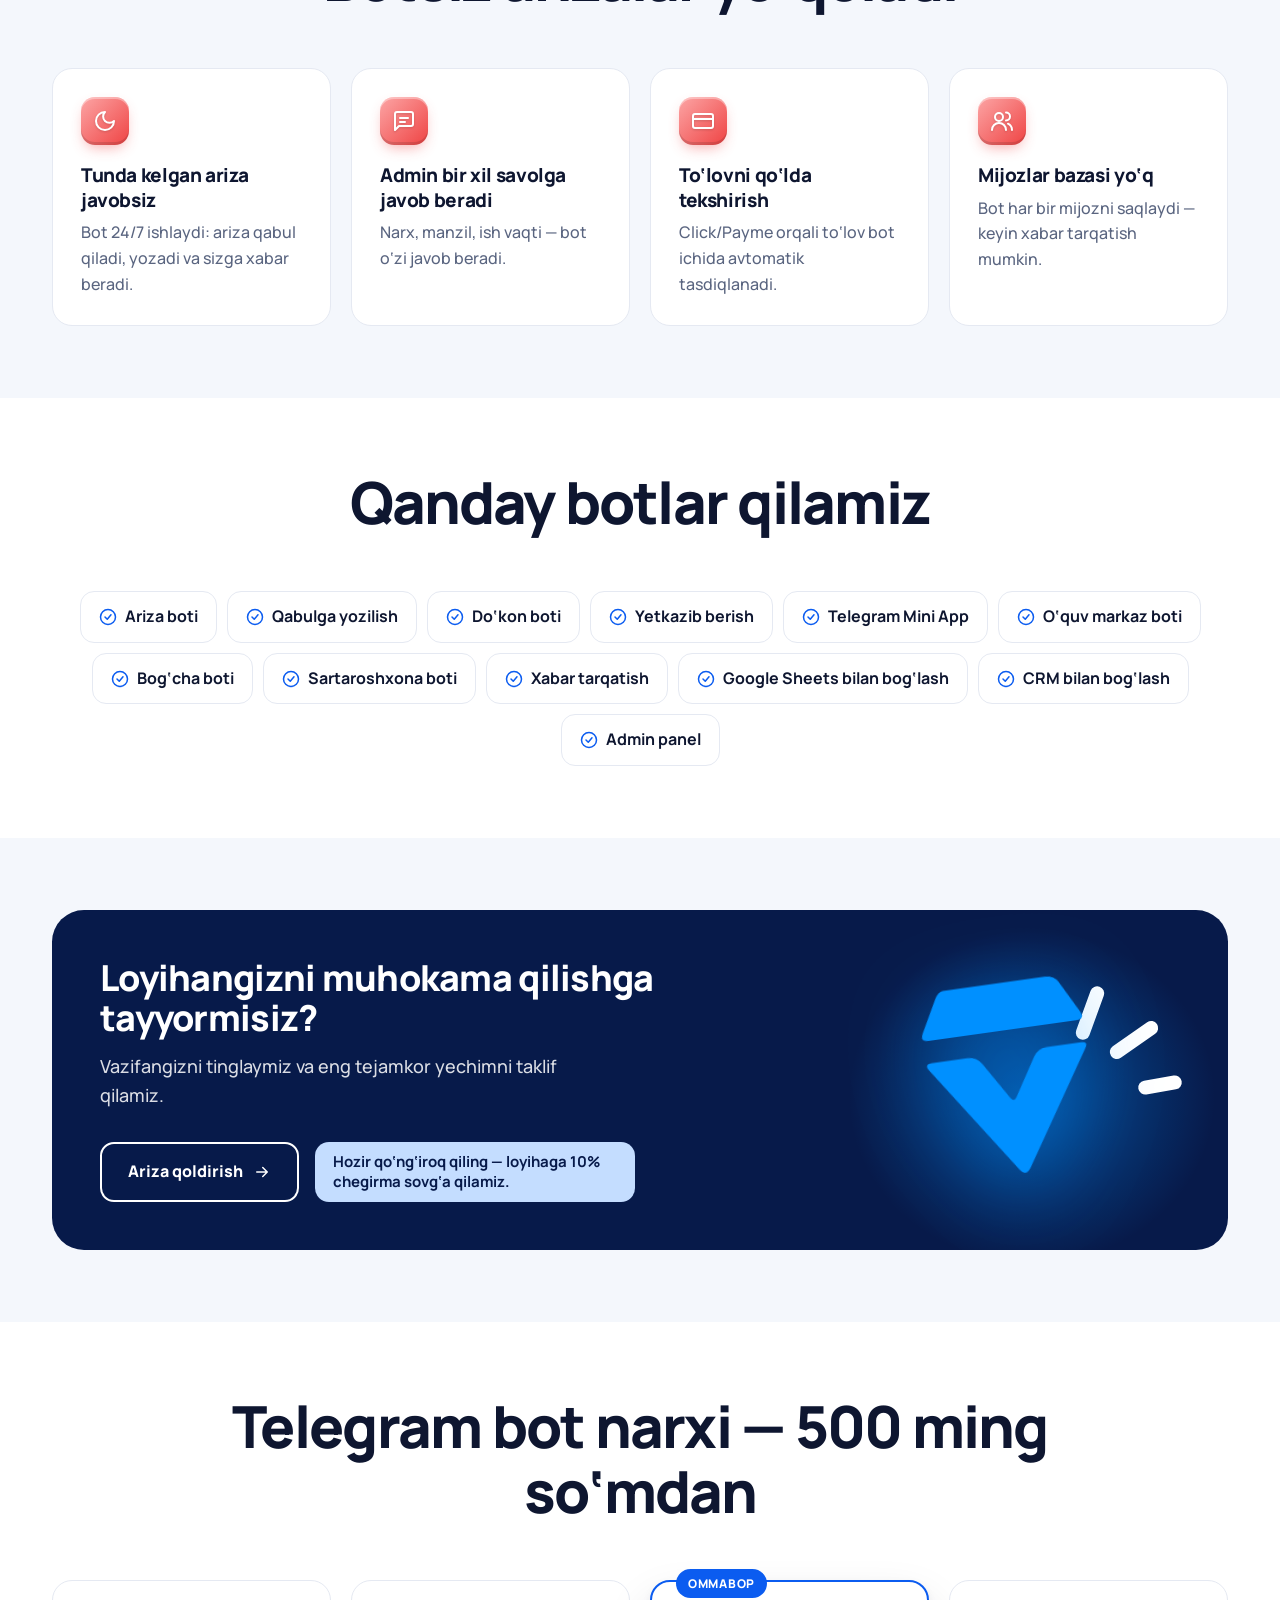
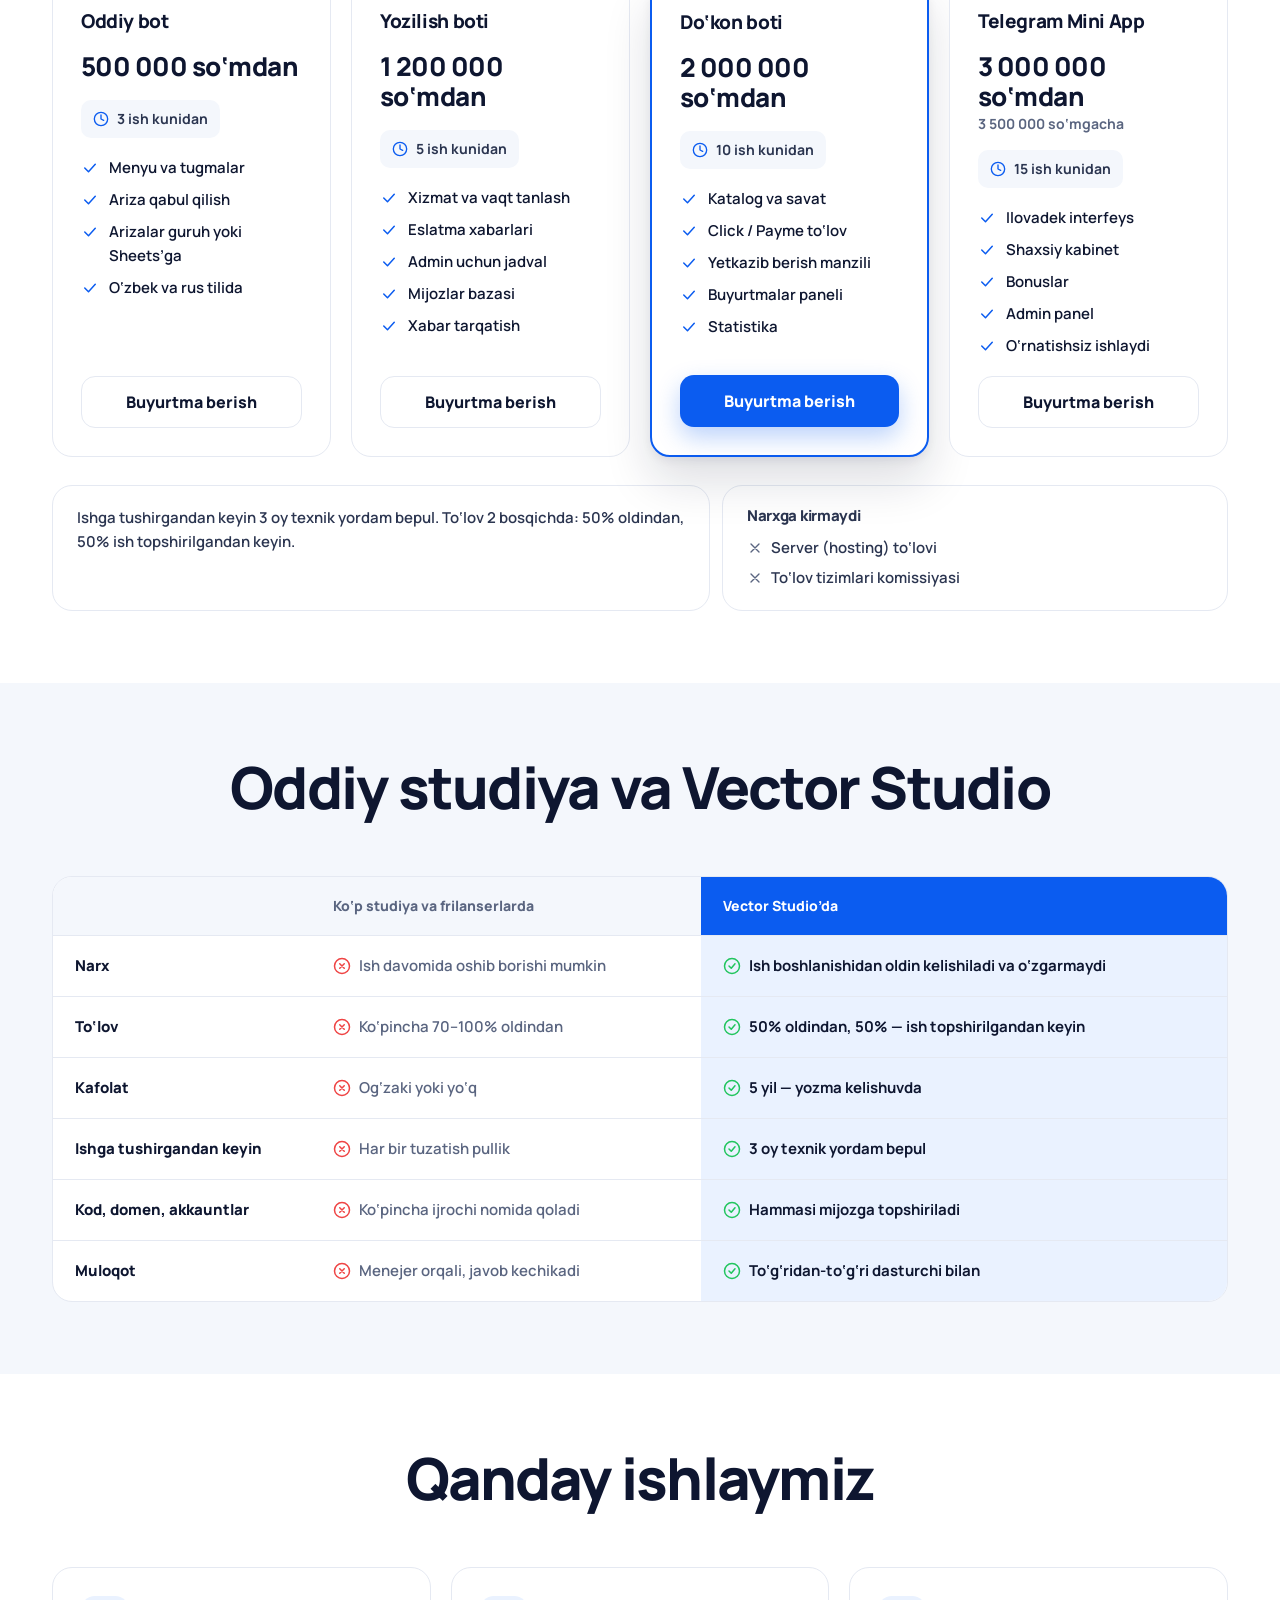
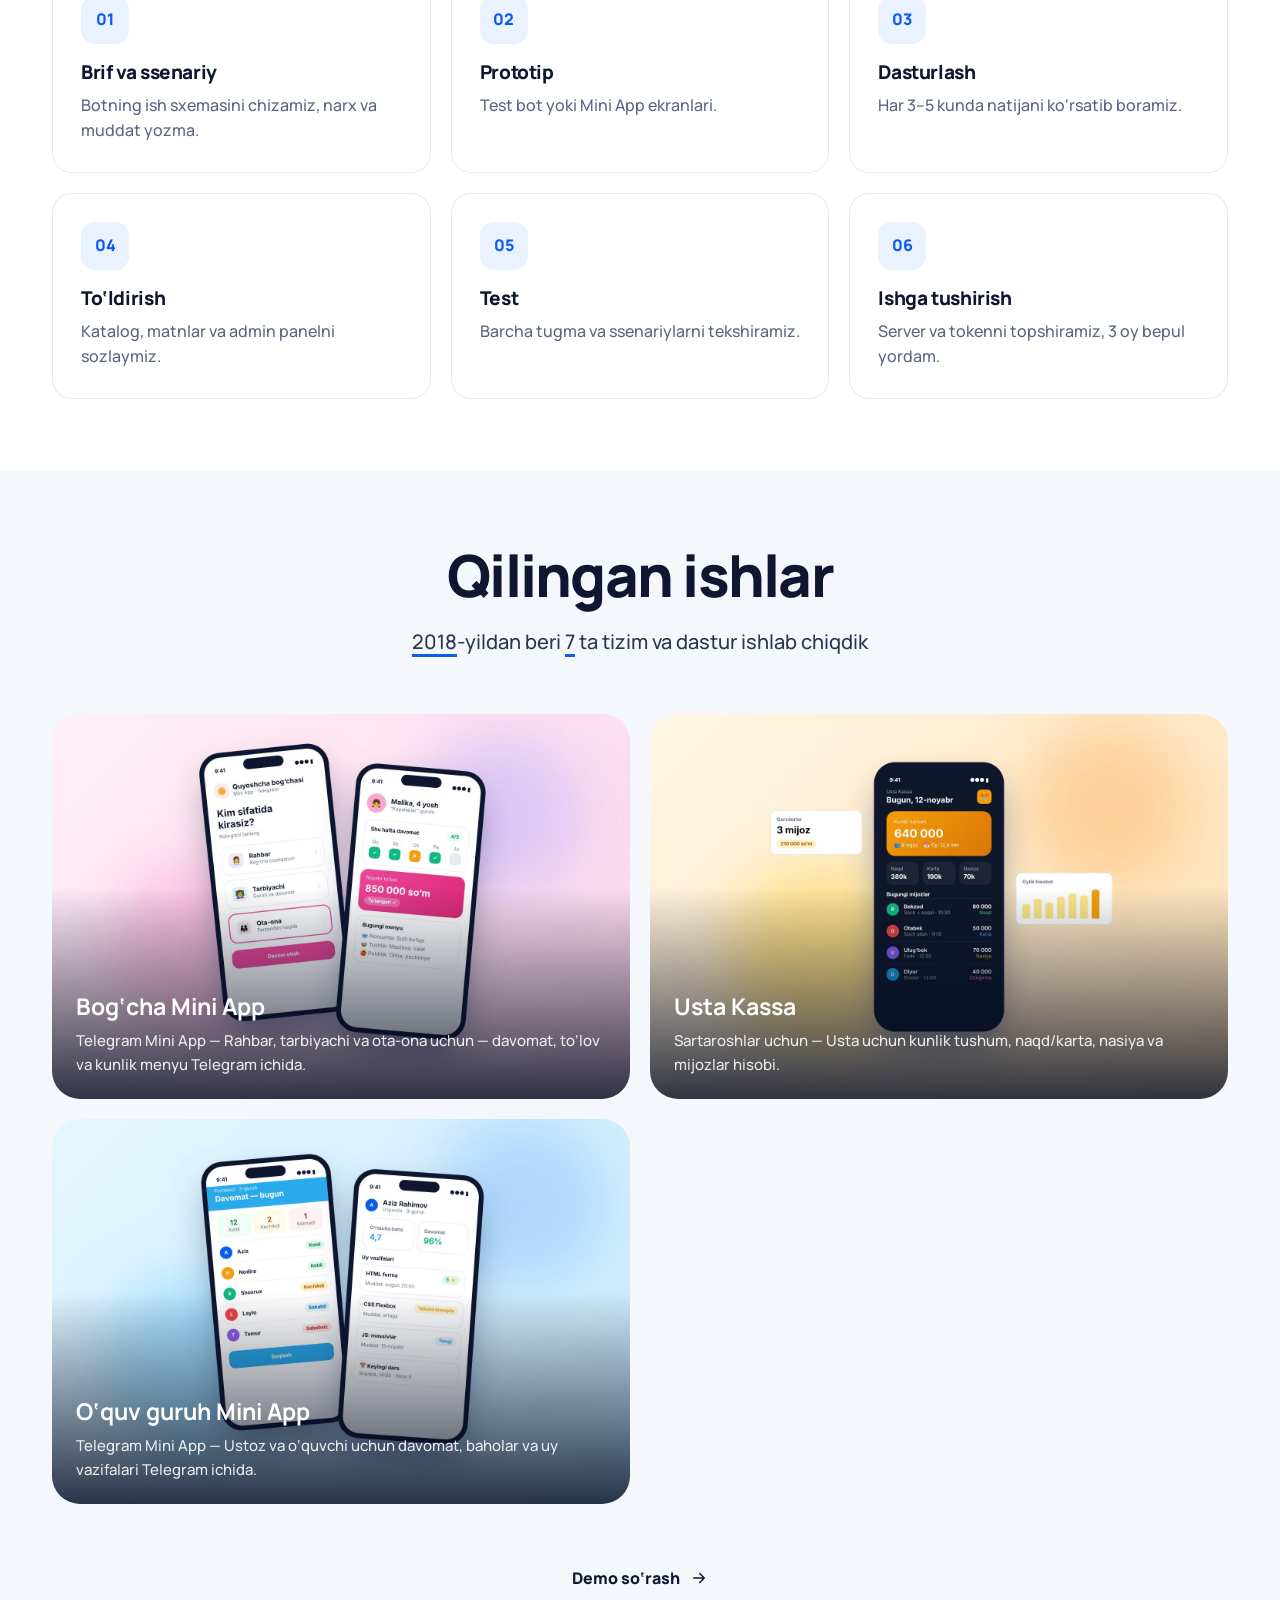
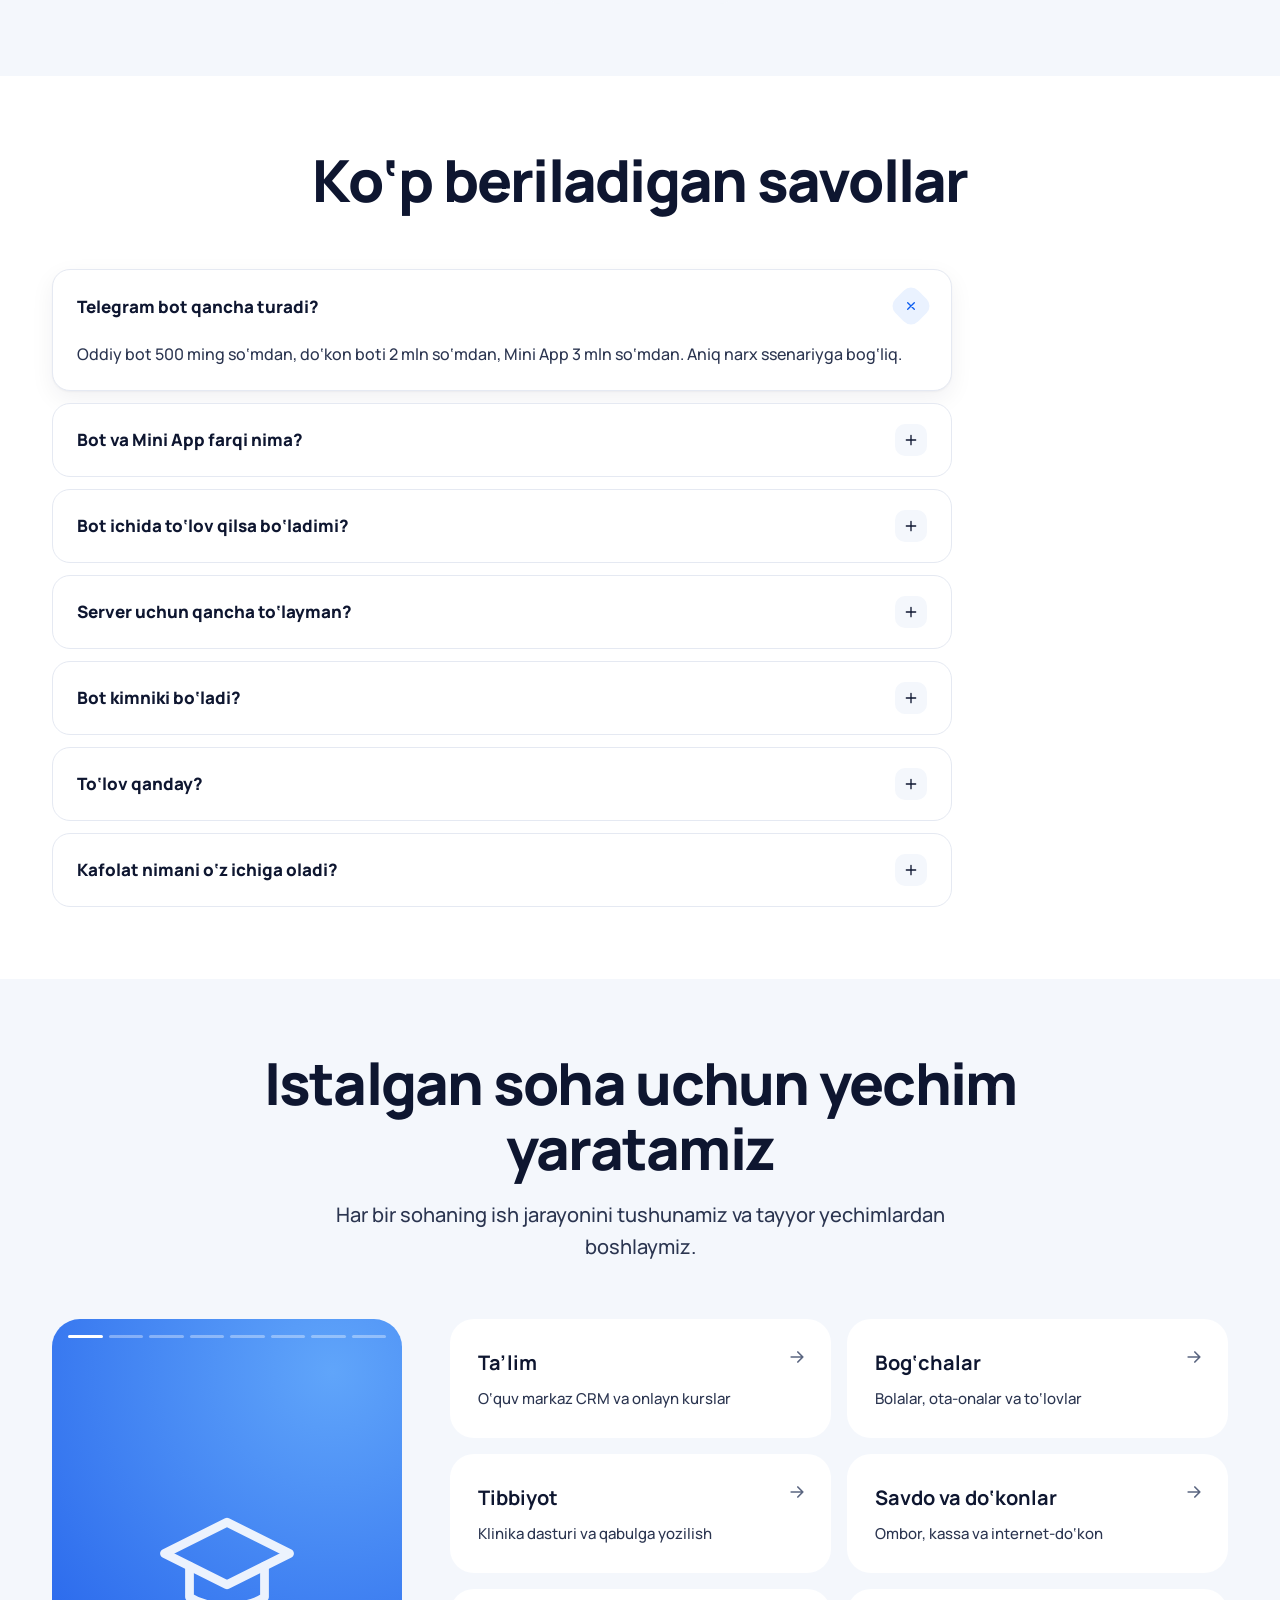
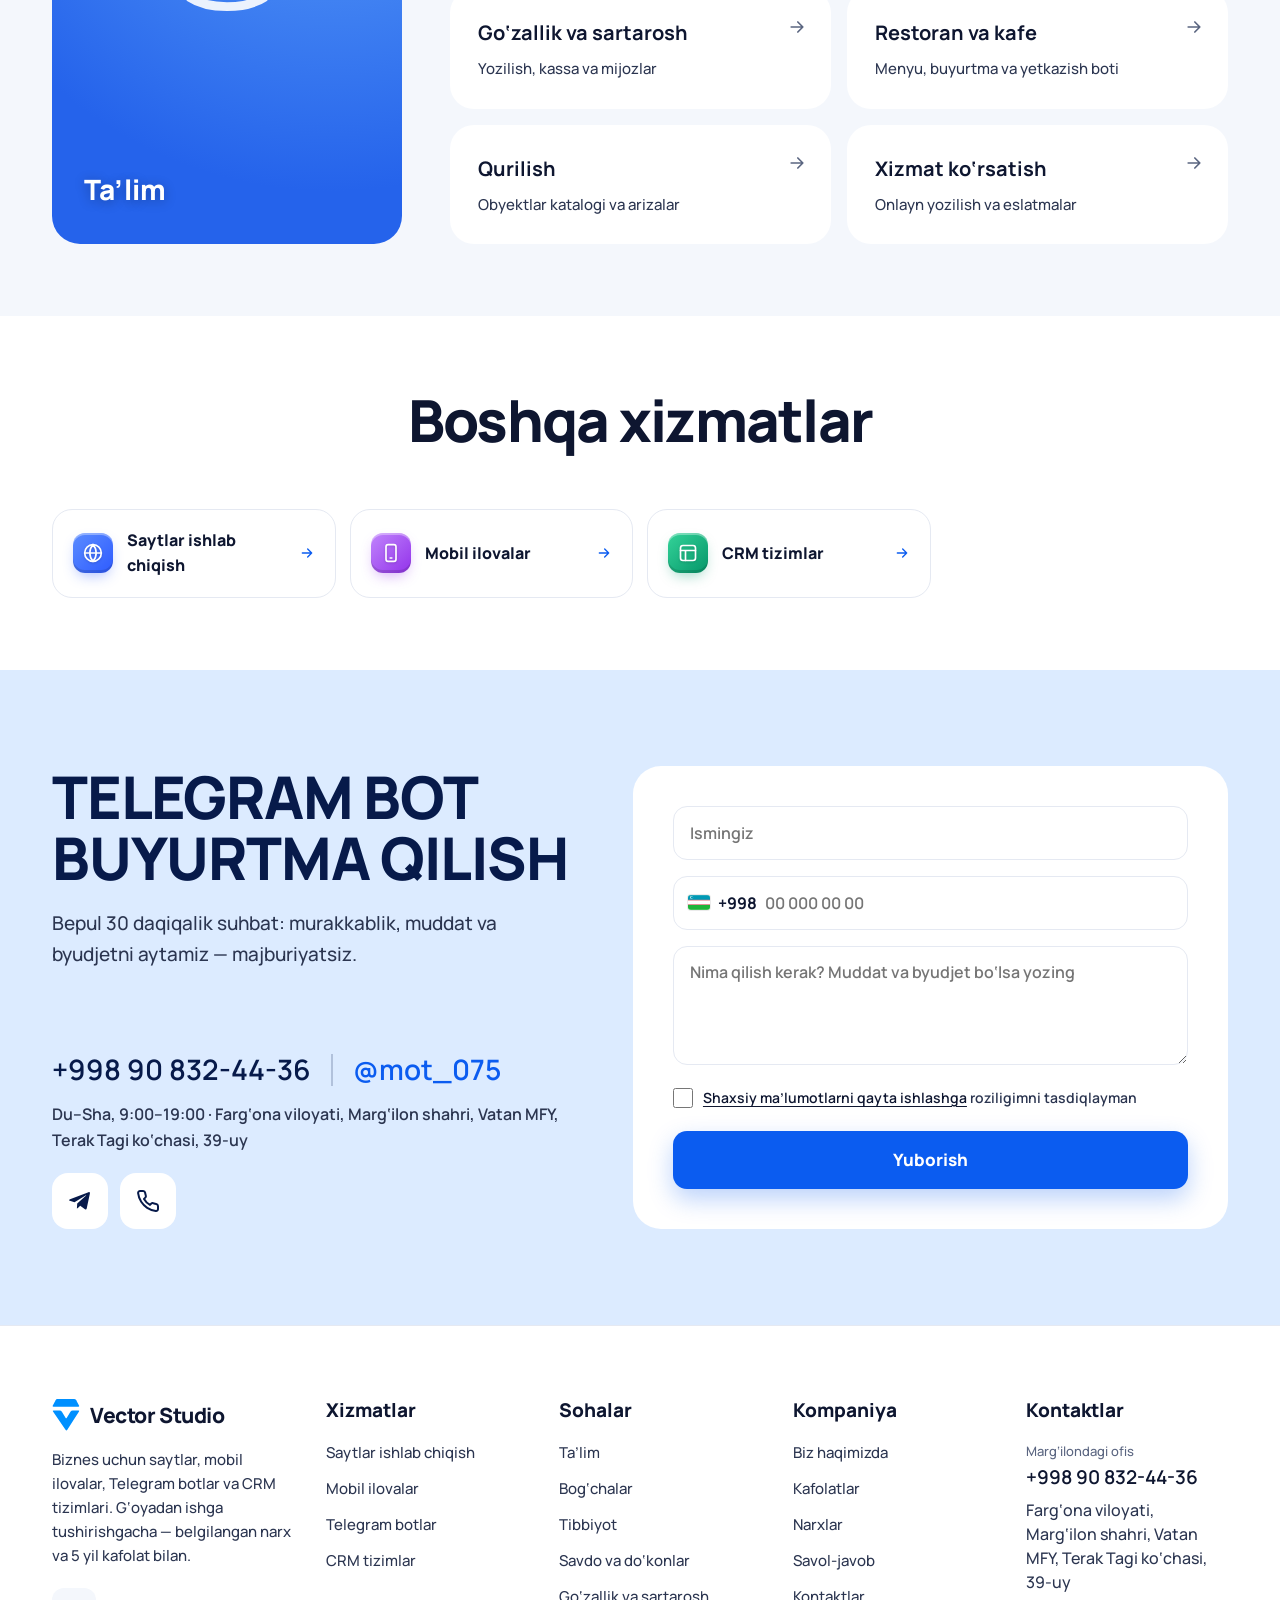
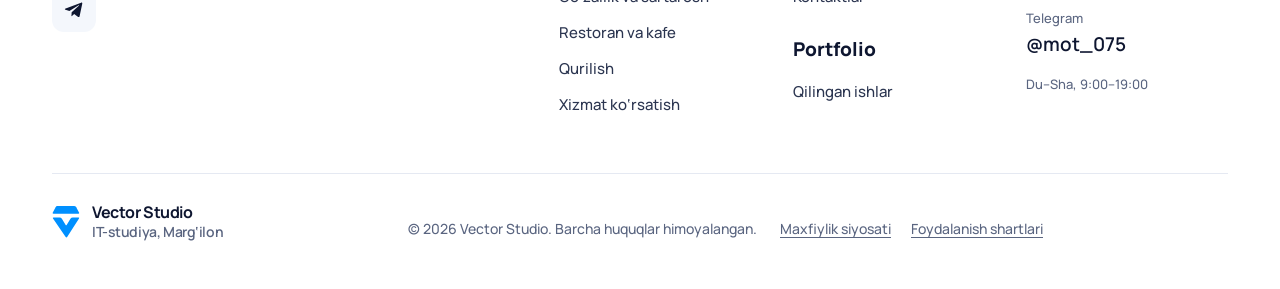
==== commit b00d206f: "Bosh ekran yengillashtirildi: och fon, oq header, kamroq element Co-Authored-By: Claude Opus 5.5 <no" ====
--- a/bot.html
+++ b/bot.html
@@ -19,12 +19,12 @@
 <link rel="preconnect" href="https://fonts.googleapis.com">
 <link rel="preconnect" href="https://fonts.gstatic.com" crossorigin>
 <link href="https://fonts.googleapis.com/css2?family=Manrope:wght@500;600;700;800&display=swap" rel="stylesheet">
-<link rel="stylesheet" href="assets/vector.css?v=20261120">
+<link rel="stylesheet" href="assets/vector.css?v=20261120b">
 </head>
 <body data-page="bot">
 <noscript><p style="padding:24px;font-family:sans-serif">Saytni ko‘rish uchun JavaScript’ni yoqing. Bog‘lanish: +998 90 832-44-36, Telegram @mot_075</p></noscript>
 <!-- Matnlar va ma’lumotlar: assets/config.js · O‘rnatish qo‘llanmasi: README.txt -->
-<script src="assets/config.js?v=20261120"></script>
-<script src="assets/app.js?v=20261120"></script>
+<script src="assets/config.js?v=20261120b"></script>
+<script src="assets/app.js?v=20261120b"></script>
 </body>
 </html>
--- a/assets/vector.css
+++ b/assets/vector.css
@@ -722,3 +722,43 @@
 .fx-i p{font-size:15.5px;line-height:1.6;color:var(--ink-2)}
 .fx-hl p{color:rgba(255,255,255,.85)}
 @media (prefers-reduced-motion:reduce){.fx-i,.fx-i:hover{transform:none;transition:none}}
+
+/* =====================================================================
+   v4 — yengil bosh ekran: oq/och fon, kamroq element, sokin header
+   ===================================================================== */
+.promo{background:var(--sky-50);color:var(--navy);font-size:14px}
+.promo-in{padding:8px 16px}
+.promo .pct{background:var(--brand);color:#fff}
+.promo .timer b{background:#fff;color:var(--brand);min-width:30px;padding:2px 6px;font-size:13px}
+.promo :focus-visible{outline-color:var(--brand)}
+.site-header.top{background:#fff;box-shadow:none}
+.site-header.top .logo,.site-header.top .nav > li > a,.site-header.top .nav > li > button,.site-header.top .h-contact a{color:var(--ink)}
+.site-header.top .logo svg{color:var(--sky)}
+.site-header.top .nav > li > a:hover,.site-header.top .nav > li > button:hover{background:var(--soft)}
+.site-header.top .status{color:var(--muted)}
+.site-header.top .header-cta{background:var(--brand);color:#fff;box-shadow:0 10px 24px rgba(11,92,240,.25)}
+.site-header.top .burger{background:#fff;border-color:var(--line);color:var(--ink)}
+.site-header.top :focus-visible{outline-color:var(--brand)}
+.hero{background:linear-gradient(180deg,#F5F9FF 0%,#EAF3FF 100%);color:var(--ink);padding:56px 0 104px}
+.hero::before{background:radial-gradient(700px 420px at 90% 10%,rgba(0,144,255,.16),transparent 70%)}
+.hero :focus-visible{outline-color:var(--brand)}
+.hero-in{align-items:center}
+.badge{color:var(--brand)}
+.badge b{background:var(--brand);color:#fff}
+.hero h1{text-transform:none;font-size:clamp(32px,4.6vw,58px);line-height:1.08;letter-spacing:-.035em;color:var(--navy)}
+.hero-lead{color:var(--ink-2)}
+.hero-points svg{color:var(--brand)}
+.hero-btns{display:flex;flex-wrap:wrap;gap:12px;margin-top:32px}
+.hero-btns .btn{min-height:56px;padding:16px 26px}
+@media (max-width:480px){.hero-btns .btn{width:100%}}
+.calc{box-shadow:0 30px 60px -30px rgba(7,26,74,.25);border:1px solid var(--line)}
+.hero-trust{list-style:none;margin:56px 0 0;padding:24px 0 0;border-top:1px solid rgba(11,92,240,.12);display:grid;grid-template-columns:repeat(4,minmax(0,1fr));gap:16px 24px}
+@media (max-width:900px){.hero-trust{grid-template-columns:repeat(2,minmax(0,1fr))}}
+@media (max-width:480px){.hero-trust{grid-template-columns:minmax(0,1fr)}}
+.hero-trust li{display:flex;align-items:center;gap:12px;font-weight:700;font-size:15px;color:var(--ink-2)}
+.hero-trust svg{width:36px;height:36px;padding:8px;border-radius:10px;background:#fff;color:var(--brand);flex:none;box-shadow:0 4px 12px -4px rgba(11,92,240,.25)}
+.crumbs{color:var(--muted)}.crumbs a{color:var(--brand)}
+.sheet{margin-top:-40px}
+
+.promo-s{display:none}
+@media (max-width:640px){.promo-l{display:none}.promo-s{display:inline}.promo-in{flex-wrap:nowrap;gap:8px;font-size:13px;padding:7px 12px}.promo .timer b{min-width:26px;padding:2px 4px}}
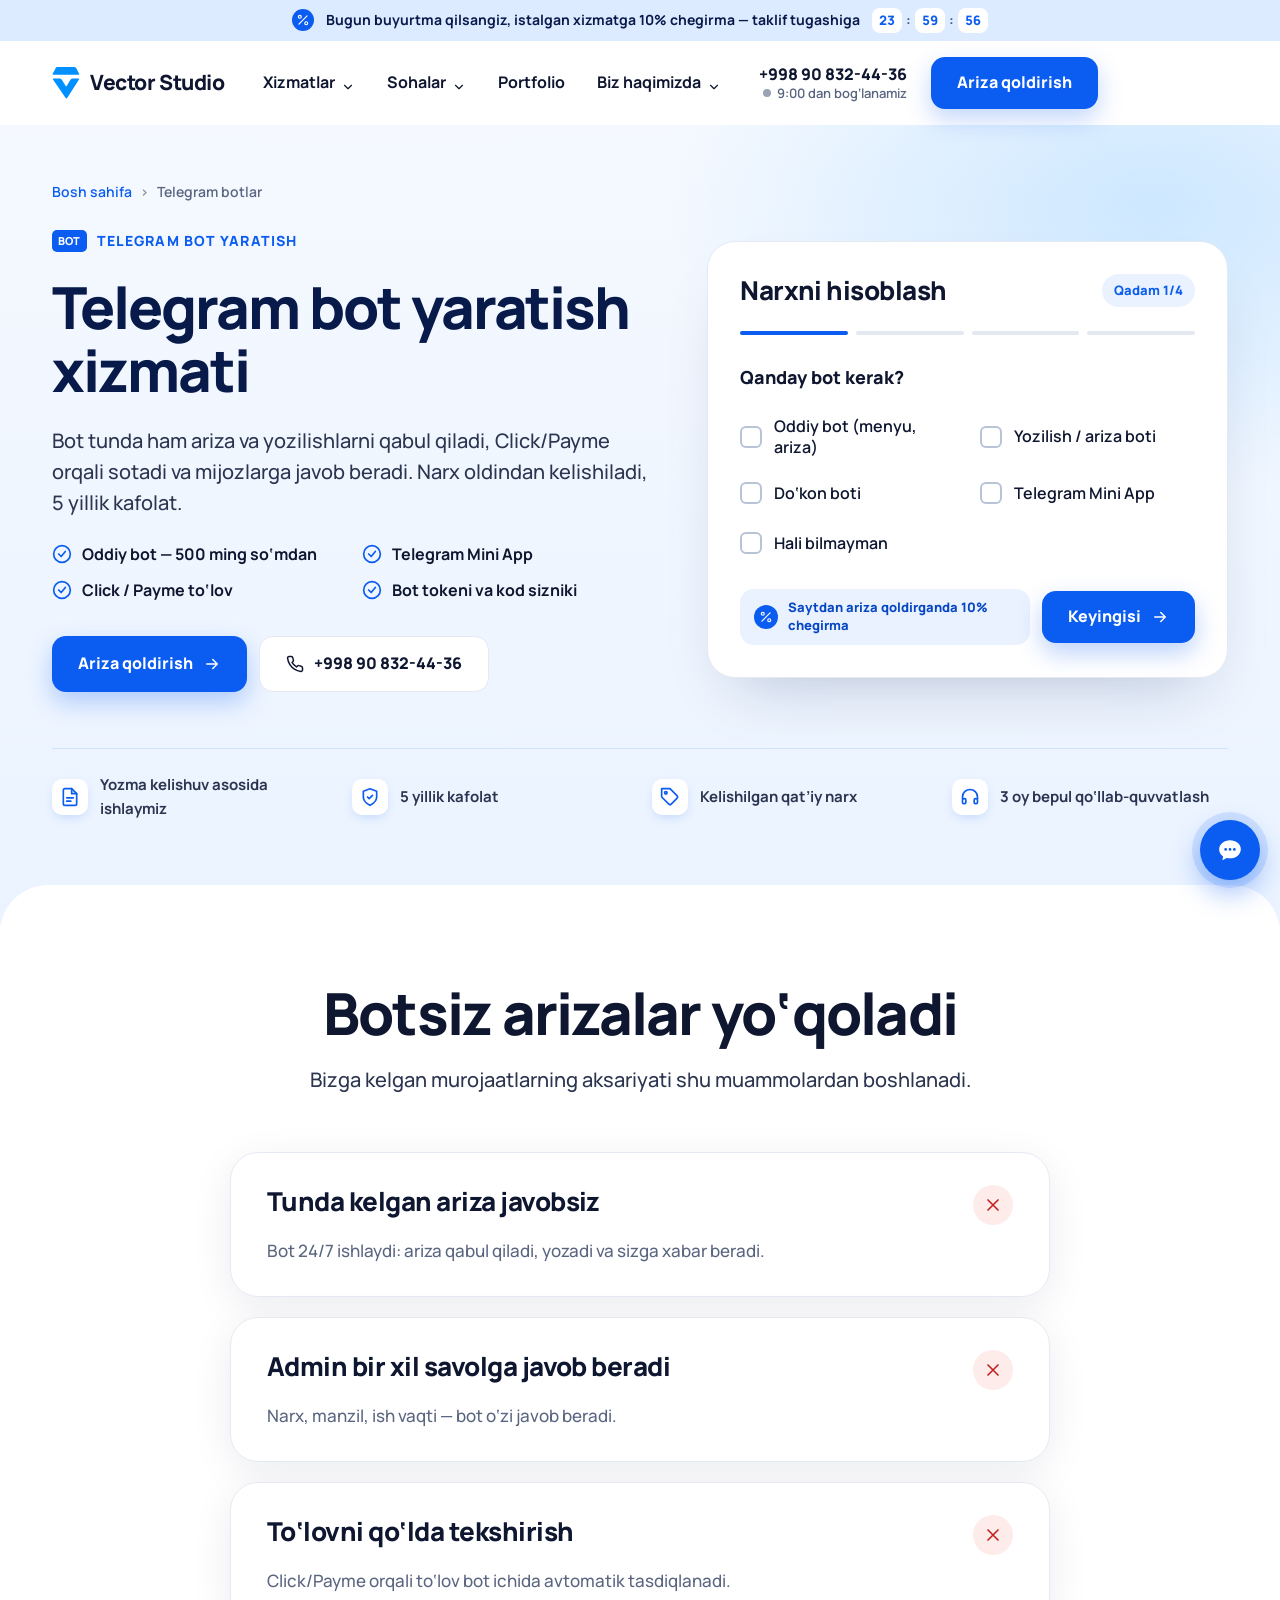
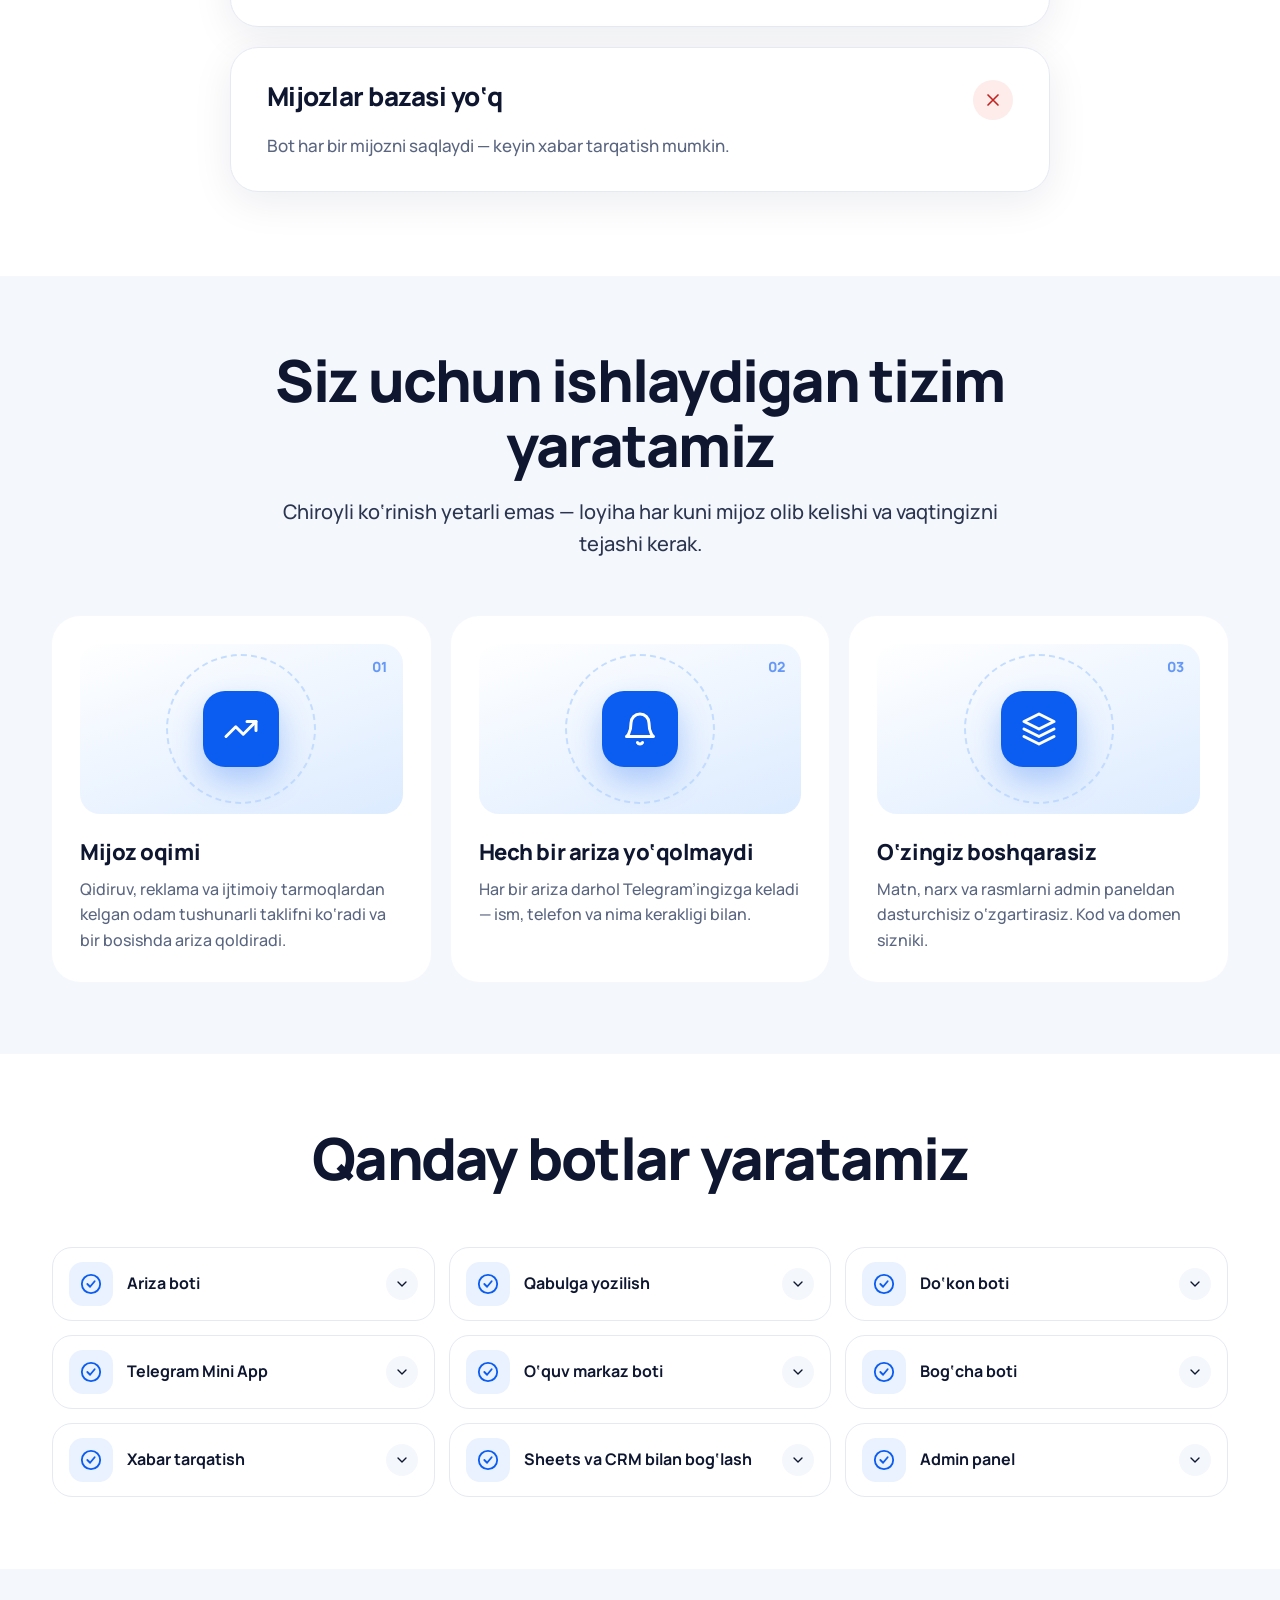
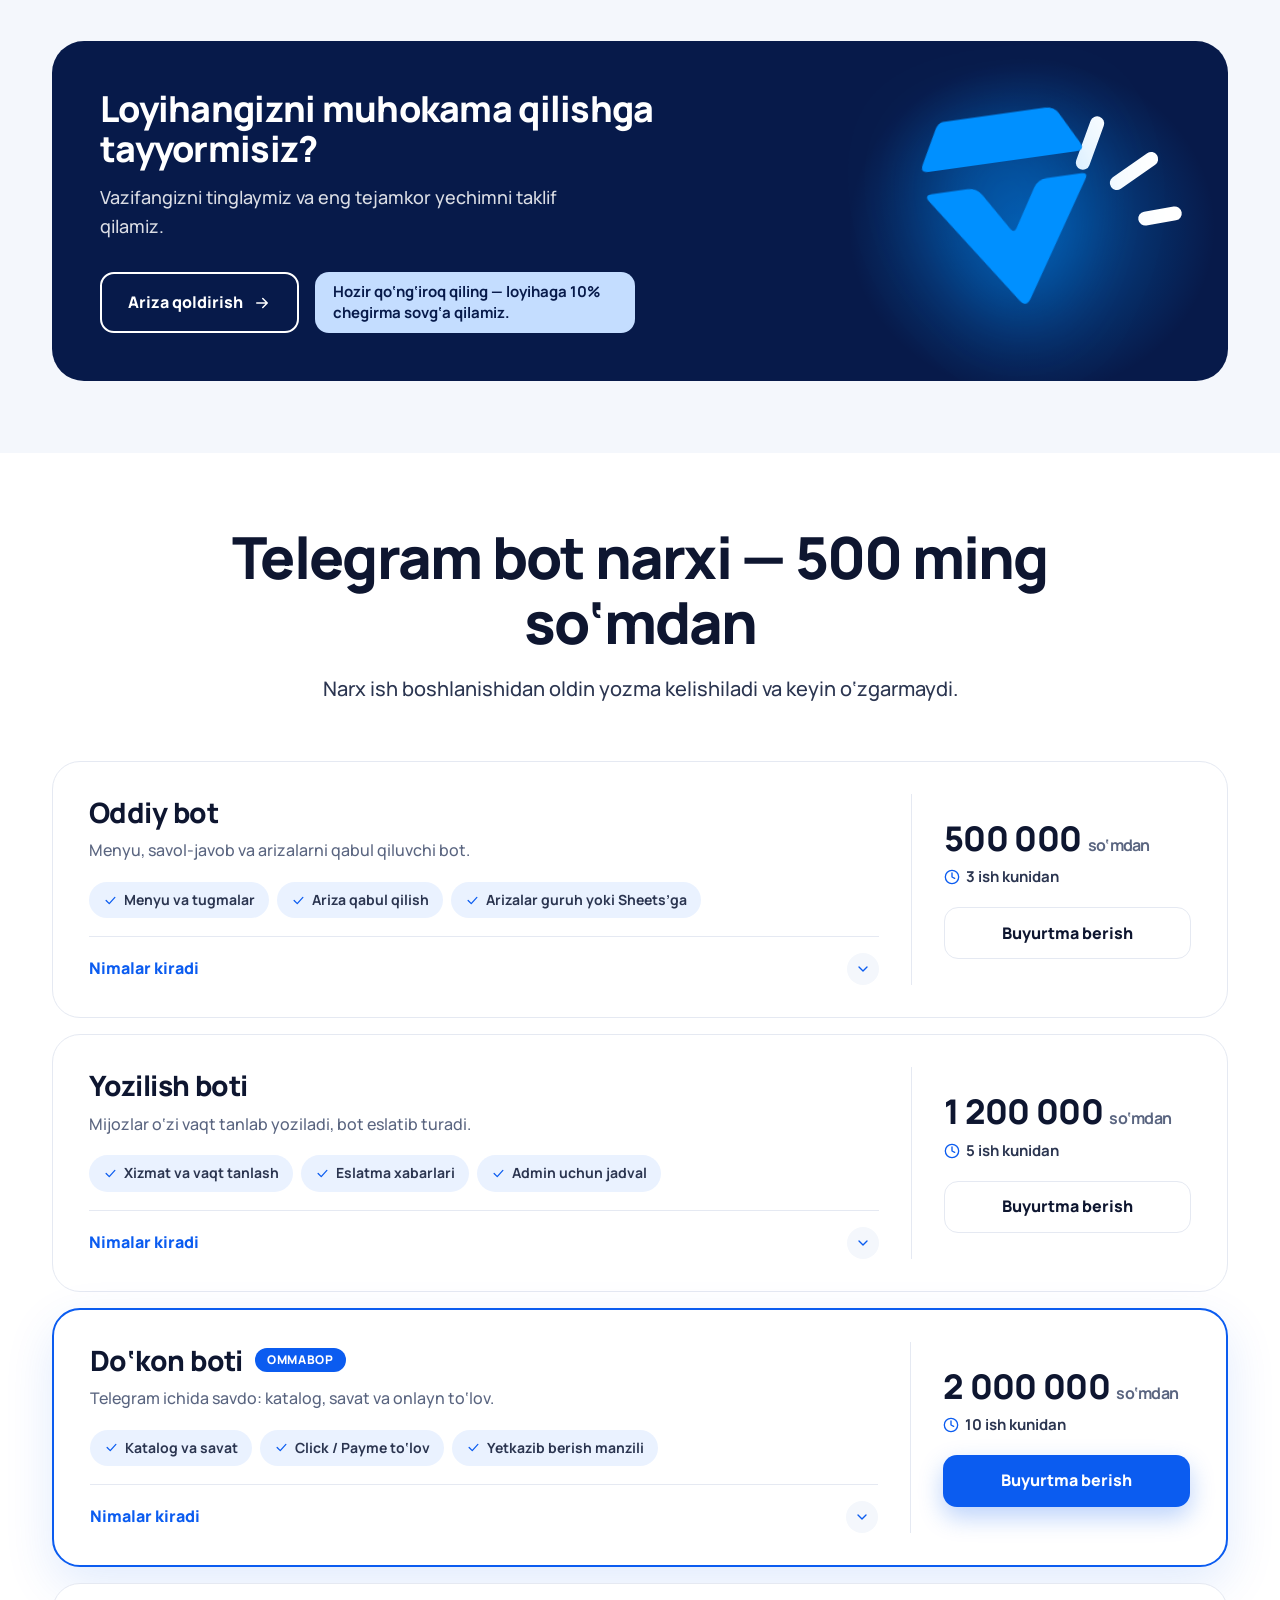
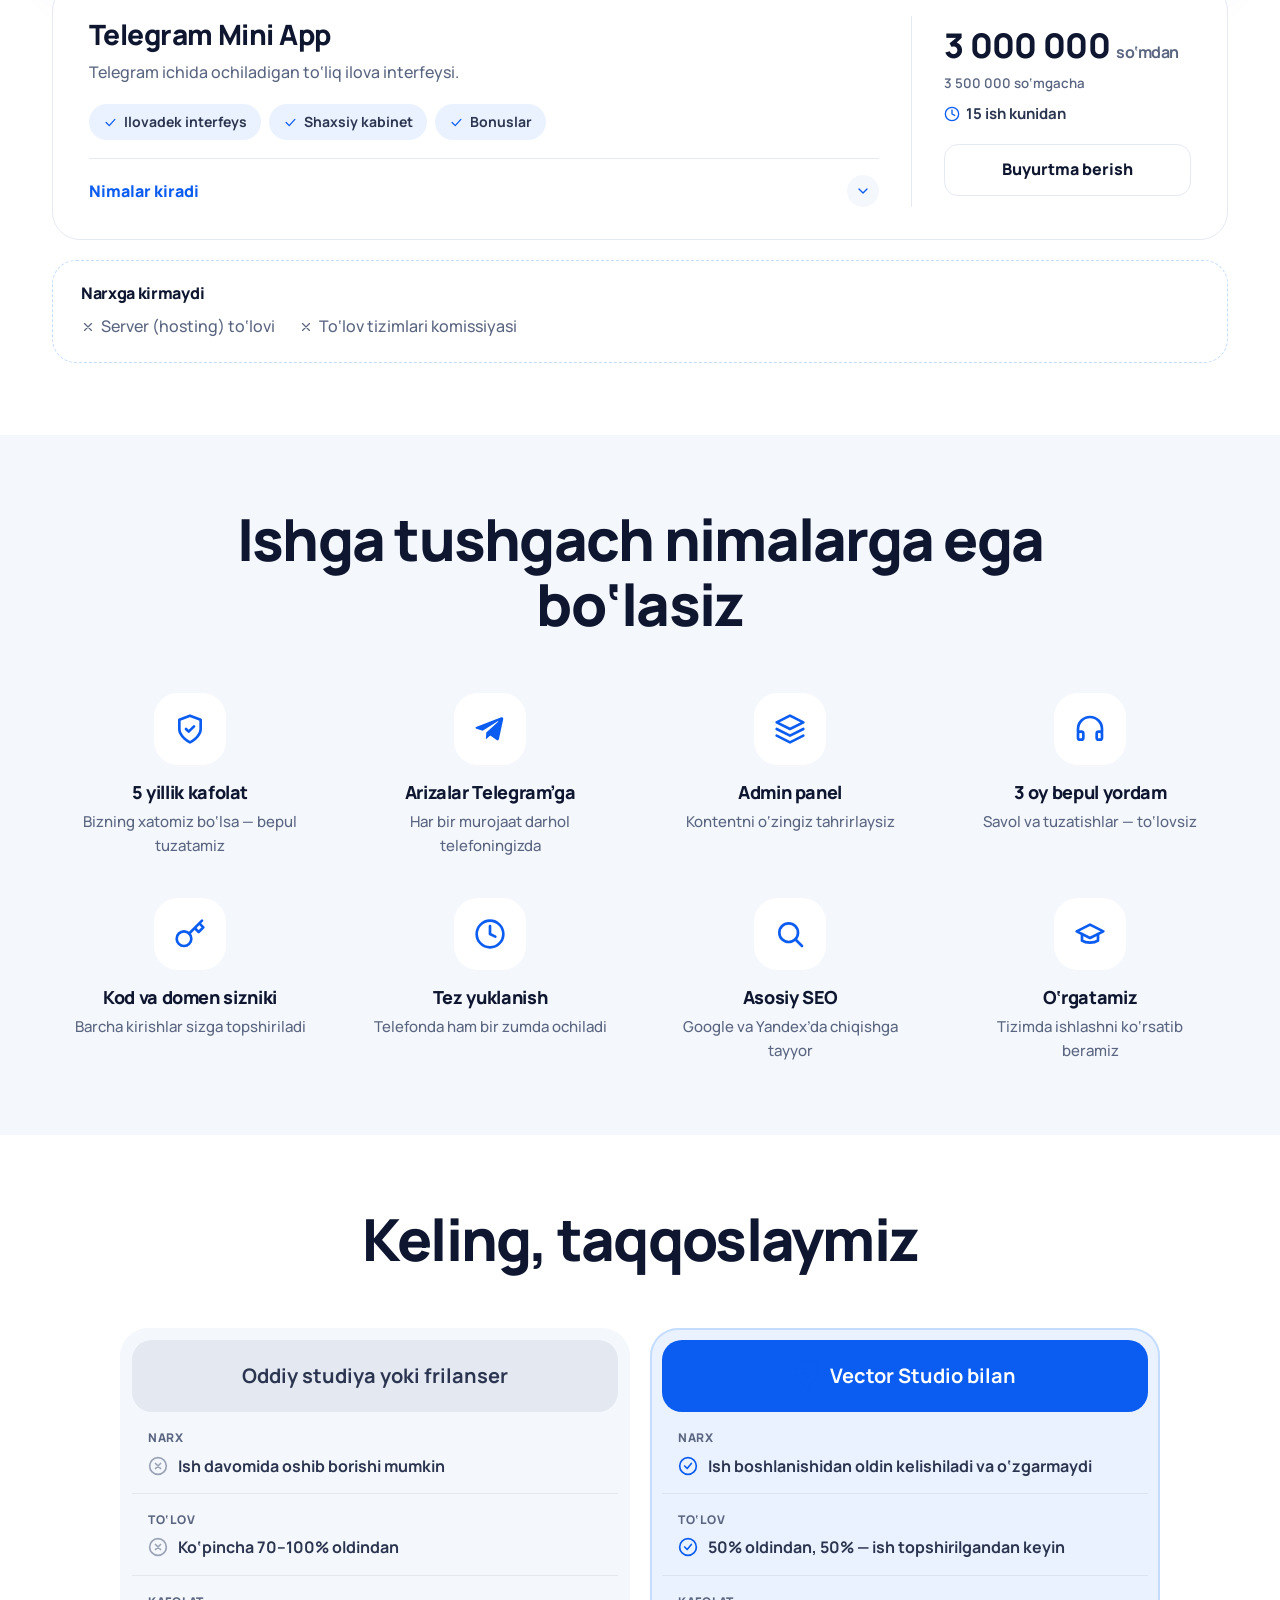
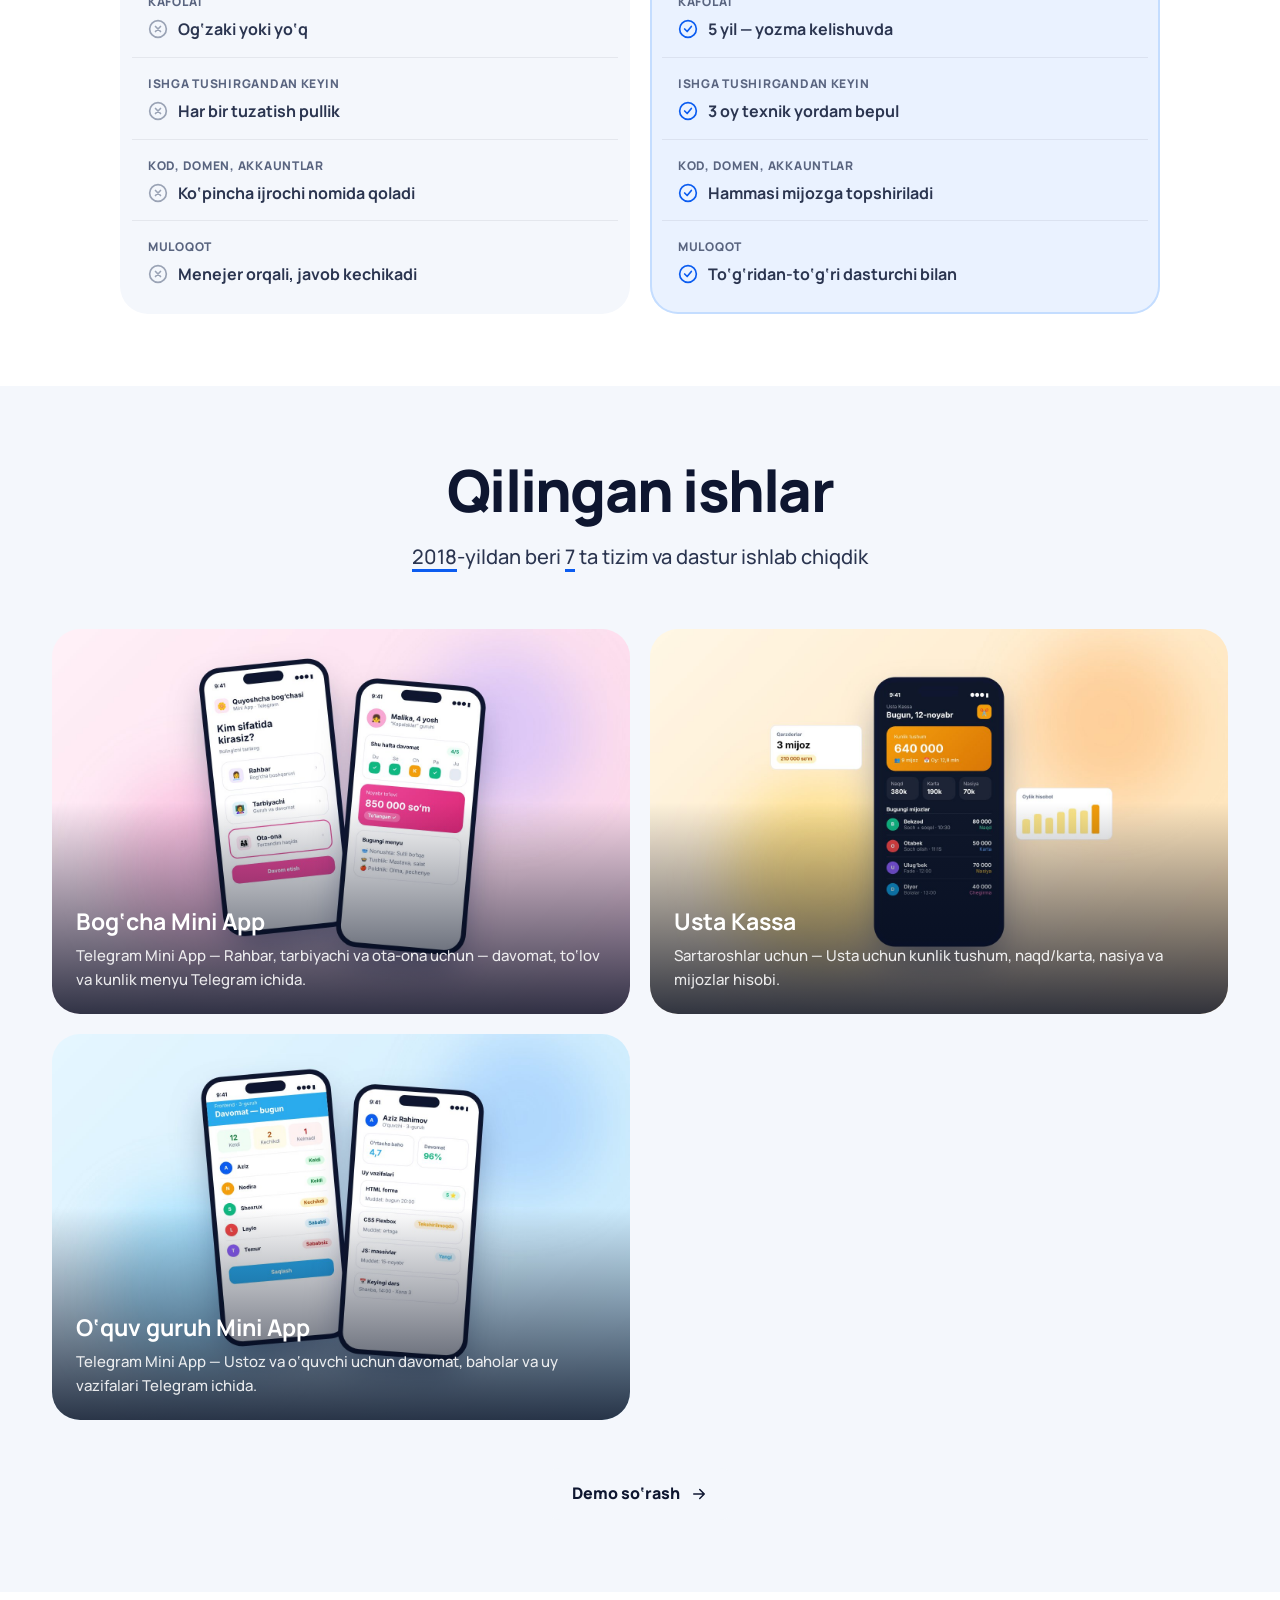
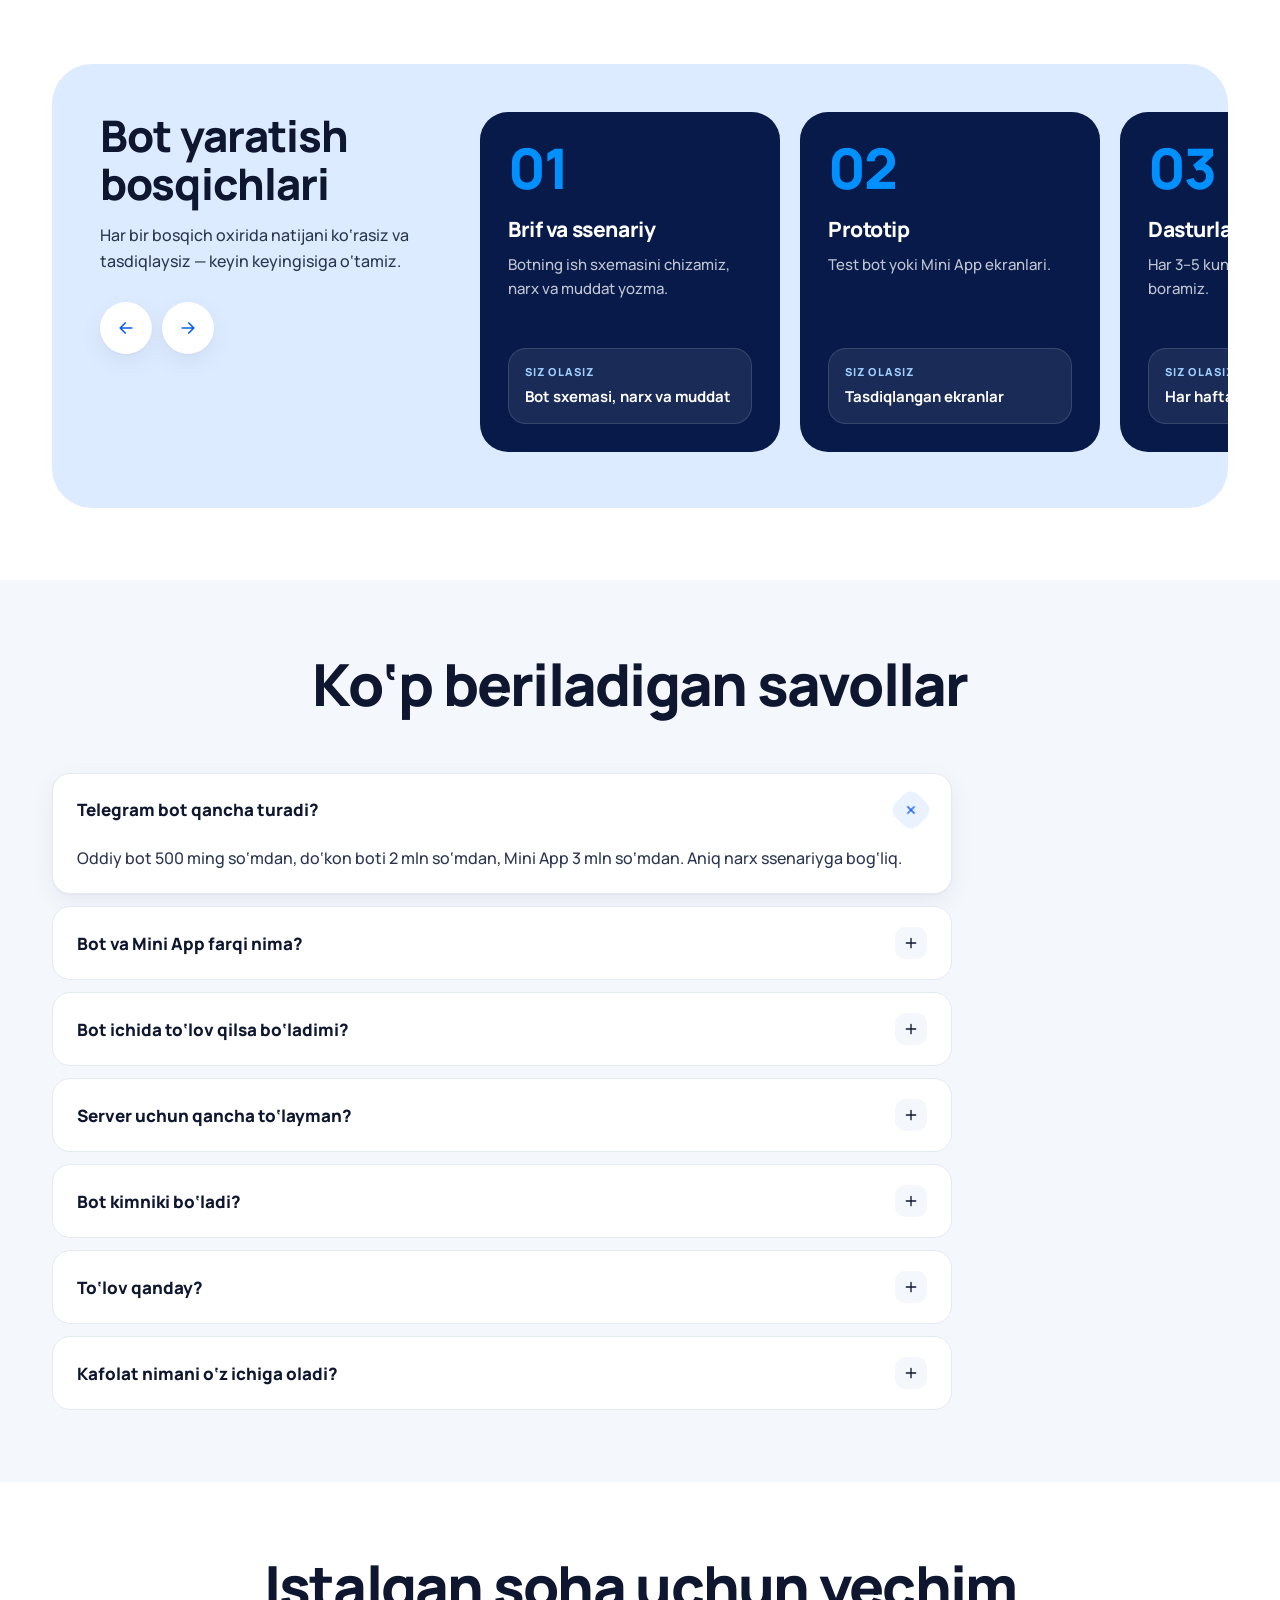
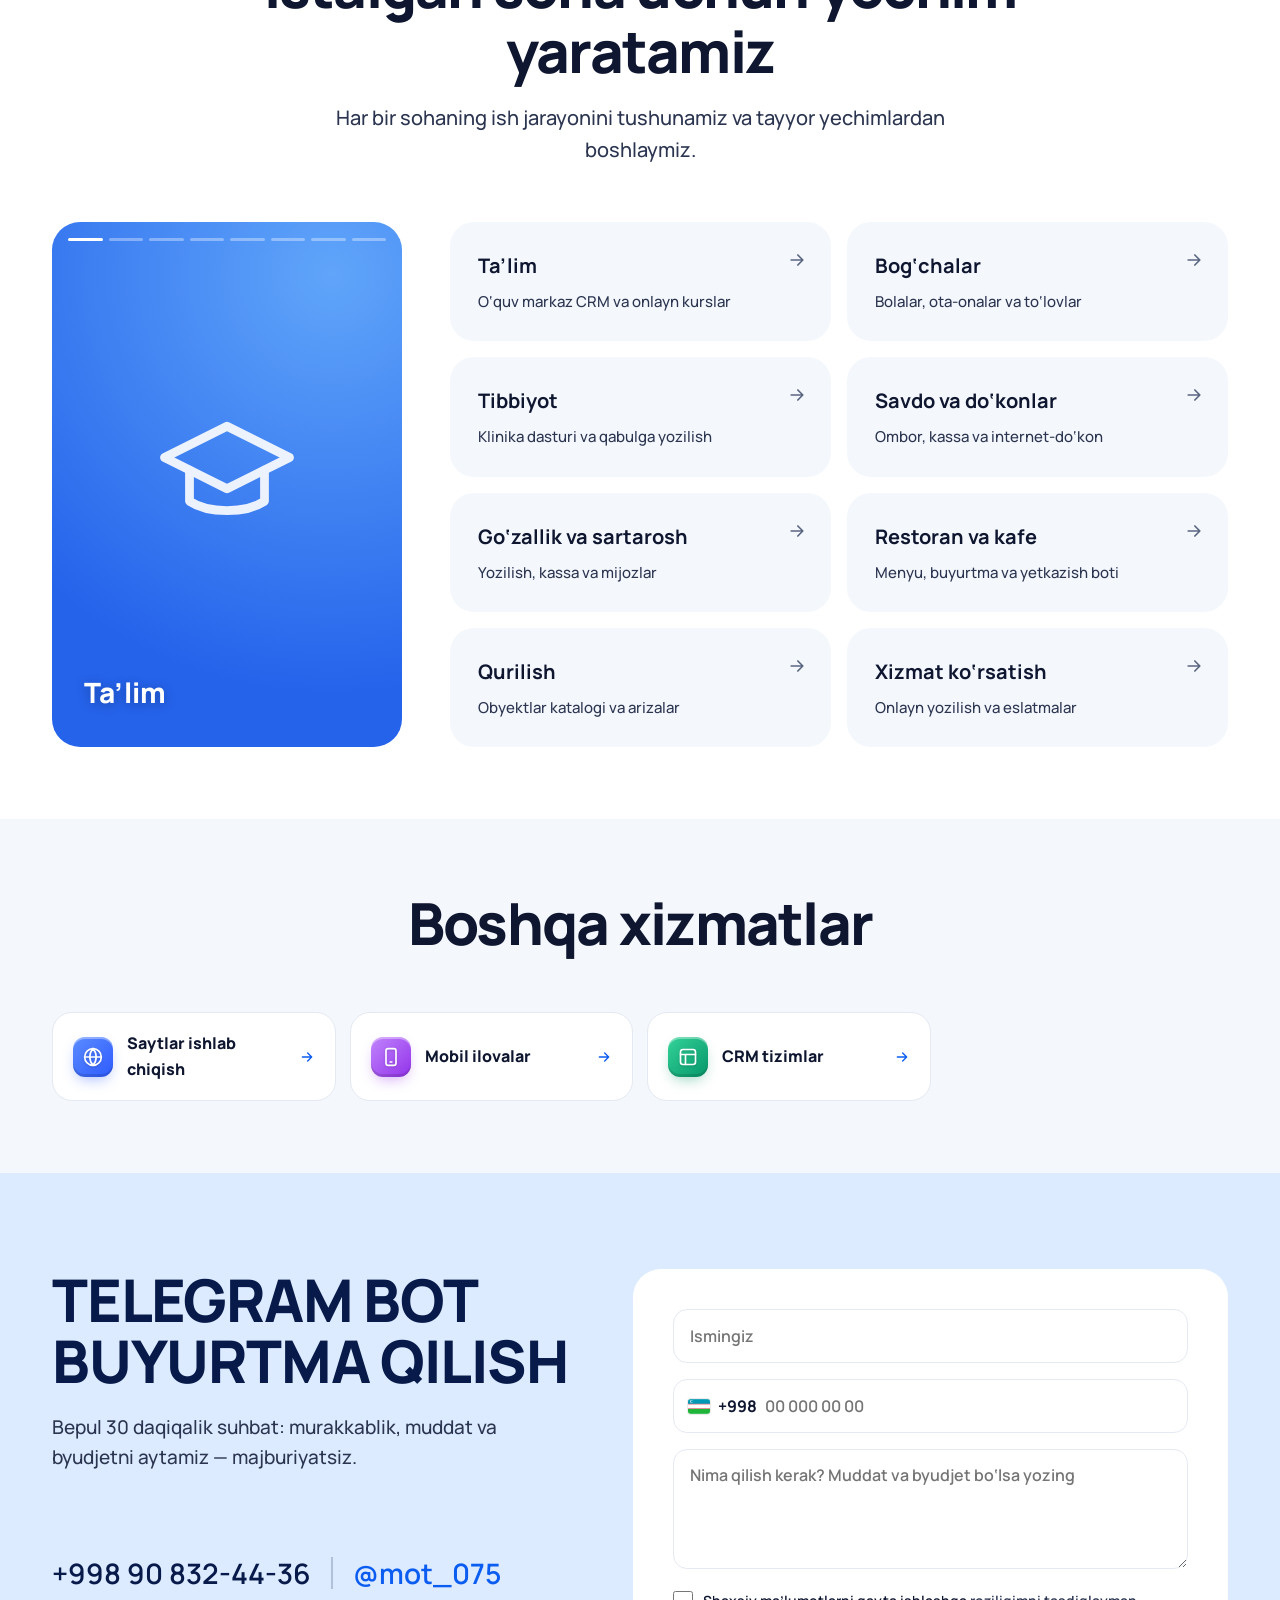
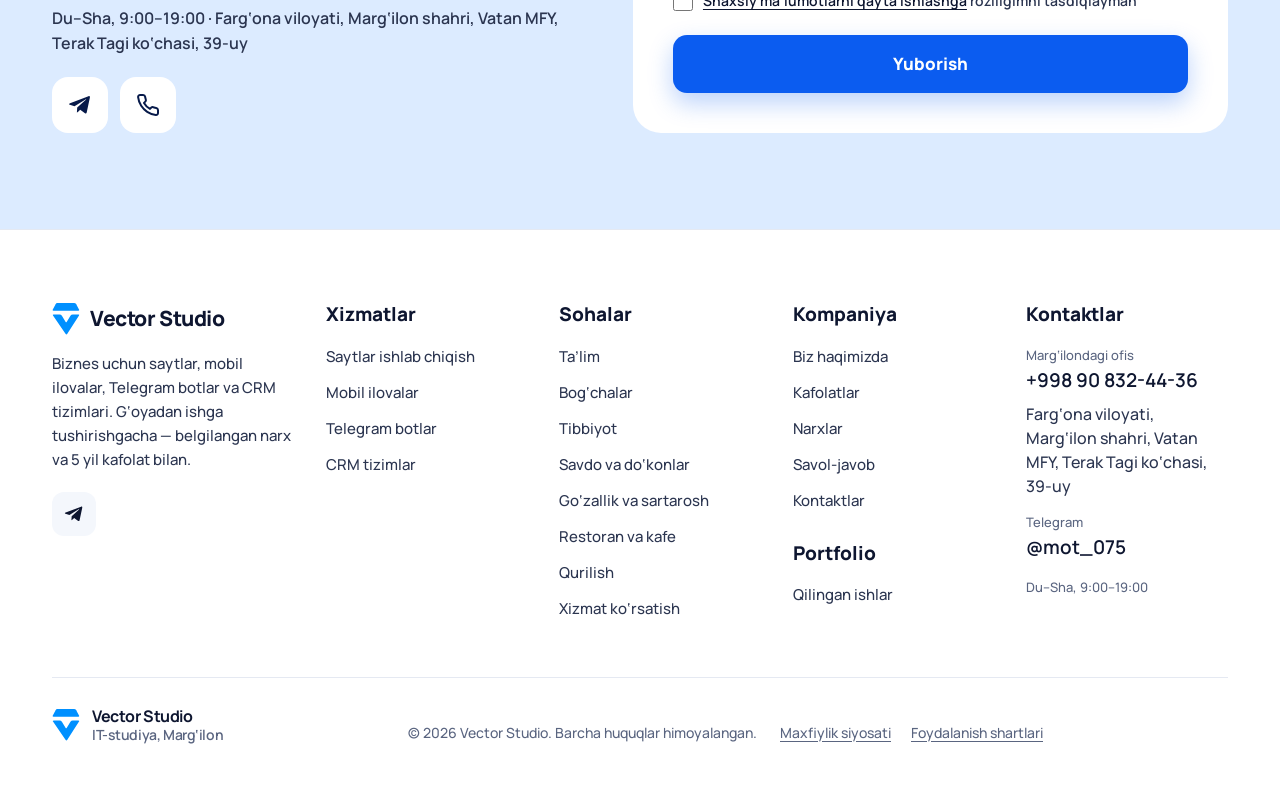
==== commit cfd1d1ab: "Xizmat sahifalari Webnum tuzilmasida: muammolar, tizim, akkordeon, gorizontal tariflar va buyurtma o" ====
--- a/bot.html
+++ b/bot.html
@@ -19,12 +19,12 @@
 <link rel="preconnect" href="https://fonts.googleapis.com">
 <link rel="preconnect" href="https://fonts.gstatic.com" crossorigin>
 <link href="https://fonts.googleapis.com/css2?family=Manrope:wght@500;600;700;800&display=swap" rel="stylesheet">
-<link rel="stylesheet" href="assets/vector.css?v=20261120b">
+<link rel="stylesheet" href="assets/vector.css?v=20261120c">
 </head>
 <body data-page="bot">
 <noscript><p style="padding:24px;font-family:sans-serif">Saytni ko‘rish uchun JavaScript’ni yoqing. Bog‘lanish: +998 90 832-44-36, Telegram @mot_075</p></noscript>
 <!-- Matnlar va ma’lumotlar: assets/config.js · O‘rnatish qo‘llanmasi: README.txt -->
-<script src="assets/config.js?v=20261120b"></script>
-<script src="assets/app.js?v=20261120b"></script>
+<script src="assets/config.js?v=20261120c"></script>
+<script src="assets/app.js?v=20261120c"></script>
 </body>
 </html>
--- a/assets/vector.css
+++ b/assets/vector.css
@@ -762,3 +762,160 @@
 
 .promo-s{display:none}
 @media (max-width:640px){.promo-l{display:none}.promo-s{display:inline}.promo-in{flex-wrap:nowrap;gap:8px;font-size:13px;padding:7px 12px}.promo .timer b{min-width:26px;padding:2px 4px}}
+
+/* ===== v5: Webnum "Sayt yaratish" sahifasi tuzilmasi, Vector ranglarida ===== */
+/* Muammolar — ustma-ust yopishqoq kartalar */
+.pb-stack{max-width:820px;margin:0 auto;display:grid;gap:20px;padding-bottom:12px}
+.pb-card{position:sticky;top:calc(var(--header-h) + 24px + var(--i) * 16px);background:#fff;border:1px solid var(--line);border-radius:28px;padding:32px 36px;box-shadow:0 10px 40px rgba(7,26,74,.08)}
+.sec-soft .pb-card{border-color:#fff}
+.pb-h{display:flex;justify-content:space-between;align-items:flex-start;gap:20px}
+.pb-h h3{font-size:clamp(20px,2.2vw,26px)}
+.pb-x{flex:none;width:40px;height:40px;border-radius:50%;background:var(--err-bg);color:var(--err);display:grid;place-items:center}
+.pb-x svg{width:20px;height:20px}
+.pb-card p{margin-top:12px;color:var(--muted);font-size:17px;max-width:620px}
+
+/* Tizim — 3 karta, katta illyustratsiya */
+.sys{display:grid;grid-template-columns:repeat(3,1fr);gap:20px}
+.sys-i{background:var(--soft);border-radius:28px;padding:28px;display:flex;flex-direction:column}
+.sec-soft .sys-i{background:#fff}
+.sys-art{position:relative;height:170px;border-radius:20px;background:linear-gradient(160deg,#fff,var(--sky-50));display:grid;place-items:center;margin-bottom:24px;overflow:hidden}
+.sys-ring{position:absolute;width:150px;height:150px;border-radius:50%;border:2px dashed var(--sky-100)}
+.sys-ic{position:relative;width:76px;height:76px;border-radius:22px;background:var(--brand);color:#fff;display:grid;place-items:center;box-shadow:0 14px 30px rgba(11,92,240,.28)}
+.sys-ic svg{width:36px;height:36px}
+.sys-n{position:absolute;right:16px;top:12px;font-weight:800;font-size:14px;color:var(--brand);opacity:.6}
+.sys-i h3{font-size:22px}
+.sys-i p{margin-top:10px;color:var(--muted)}
+
+/* Qanday ... yaratamiz — 3 ustunli akkordeon */
+.tg{display:grid;grid-template-columns:repeat(3,1fr);gap:14px;align-items:start}
+.tg-i{background:#fff;border:1px solid var(--line);border-radius:20px;transition:border-color .2s,box-shadow .2s}
+.sec-soft .tg-i{border-color:#fff}
+.tg-i[open]{border-color:var(--sky-100);box-shadow:var(--shadow)}
+.tg-i summary,.tg-s{display:flex;align-items:center;gap:14px;padding:14px 16px;cursor:pointer;list-style:none}
+.tg-s{cursor:default}
+.tg-i summary::-webkit-details-marker{display:none}
+.tg-i b{flex:1;font-size:16px;line-height:1.3}
+.tg-ic{flex:none;width:44px;height:44px;border-radius:14px;background:var(--brand-50);color:var(--brand);display:grid;place-items:center}
+.tg-ic svg{width:22px;height:22px}
+.tg-ch{flex:none;width:32px;height:32px;border-radius:50%;background:var(--soft);display:grid;place-items:center;transition:transform .25s,background .2s}
+.tg-ch svg{width:16px;height:16px}
+details[open] > summary .tg-ch{transform:rotate(180deg);background:var(--brand);color:#fff}
+.tg-i p{padding:0 16px 18px 74px;color:var(--muted);font-size:15px}
+.tg-i summary:focus-visible{outline:2px solid var(--brand);outline-offset:2px;border-radius:20px}
+
+/* Narxlar — gorizontal tarif kartalari */
+.prs{display:grid;gap:16px}
+.pr{display:grid;grid-template-columns:1fr 280px;gap:32px;background:#fff;border:1px solid var(--line);border-radius:28px;padding:32px 36px}
+.sec-soft .pr{border-color:#fff}
+.pr.pop{border:2px solid var(--brand);box-shadow:0 18px 50px rgba(11,92,240,.12)}
+.pr-top{display:flex;align-items:center;flex-wrap:wrap;gap:12px}
+.pr-top h3{font-size:clamp(22px,2.4vw,28px)}
+.pr .tag-pop{position:static;transform:none;display:inline-flex;align-items:center;padding:6px 12px;border-radius:99px;background:var(--brand);color:#fff;font-size:12px;font-weight:800;letter-spacing:.06em;text-transform:uppercase;line-height:1}
+.pr-desc{margin-top:8px;color:var(--muted)}
+.pr-chips{list-style:none;padding:0;margin:18px 0 0;display:flex;flex-wrap:wrap;gap:8px}
+.pr-chips li{display:inline-flex;align-items:center;gap:6px;padding:7px 14px;border-radius:99px;background:var(--brand-50);color:var(--ink-2);font-weight:700;font-size:14px}
+.pr-chips svg{width:15px;height:15px;color:var(--brand)}
+.pr-more{margin-top:18px;border-top:1px solid var(--line)}
+.pr-more summary{display:flex;align-items:center;justify-content:space-between;gap:12px;padding-top:16px;font-weight:800;cursor:pointer;list-style:none;color:var(--brand)}
+.pr-more summary::-webkit-details-marker{display:none}
+.pr-body{display:grid;grid-template-columns:1fr 1fr;gap:20px;margin-top:16px}
+.pr-list{list-style:none;padding:0;margin:0;display:grid;gap:10px}
+.pr-list li{display:flex;gap:10px;align-items:flex-start;color:var(--ink-2)}
+.pr-list svg{flex:none;width:18px;height:18px;margin-top:3px;color:var(--brand)}
+.pr-note{display:flex;gap:12px;align-items:flex-start;background:var(--soft);border-radius:18px;padding:18px;color:var(--ink-2);font-size:15px}
+.pr-note svg{flex:none;width:22px;height:22px;color:var(--brand)}
+.pr-side{display:flex;flex-direction:column;align-items:flex-start;justify-content:center;gap:8px;border-left:1px solid var(--line);padding-left:32px}
+.pr-price{font-size:clamp(26px,2.8vw,34px);font-weight:800;letter-spacing:-.02em;line-height:1.1}
+.pr-price span{font-size:16px;color:var(--muted);font-weight:700}
+.pr-to{color:var(--muted);font-weight:600}
+.pr-time{display:inline-flex;align-items:center;gap:6px;color:var(--ink-2);font-weight:700;font-size:15px}
+.pr-time svg{width:16px;height:16px;color:var(--brand)}
+.pr-side .btn{margin-top:10px;width:100%;justify-content:center}
+.pr-ex{margin-top:20px;border-radius:24px;border:1px dashed var(--sky-100);padding:22px 28px}
+.pr-ex h3{font-size:16px}
+.pr-ex ul{list-style:none;padding:0;margin:10px 0 0;display:flex;flex-wrap:wrap;gap:8px 24px;color:var(--muted)}
+.pr-ex li{display:flex;align-items:center;gap:6px}
+.pr-ex svg{width:14px;height:14px;color:var(--muted)}
+
+/* Afzalliklar — 4x2 ikonkalar */
+.bn{display:grid;grid-template-columns:repeat(4,1fr);gap:40px 24px}
+.bn-i{text-align:center;display:flex;flex-direction:column;align-items:center}
+.bn-ic{width:72px;height:72px;border-radius:24px;background:var(--brand-50);color:var(--brand);display:grid;place-items:center;margin-bottom:16px}
+.sec-soft .bn-ic{background:#fff}
+.bn-ic svg{width:32px;height:32px}
+.bn-i h3{font-size:18px}
+.bn-i p{margin-top:6px;color:var(--muted);font-size:15px;max-width:240px}
+
+/* Taqqoslash — ikki ustun */
+.vs{display:grid;grid-template-columns:1fr 1fr;gap:20px;max-width:1040px;margin:0 auto}
+.vs-col{border-radius:28px;padding:12px;background:var(--soft)}
+.sec-soft .vs-them{background:#fff}
+.vs-us{background:var(--brand-50);box-shadow:inset 0 0 0 2px var(--sky-100)}
+.vs-h{display:flex;align-items:center;justify-content:center;gap:10px;border-radius:20px;padding:20px;font-size:20px;background:#E3E8F1;color:var(--ink-2)}
+.vs-us .vs-h{background:var(--brand);color:#fff}
+.vs-h svg{width:26px;height:30px;color:#fff}
+.vs-r{padding:16px 16px 14px;border-bottom:1px solid rgba(14,22,48,.07)}
+.vs-r:last-child{border-bottom:0}
+.vs-r small{display:block;font-size:12px;font-weight:800;letter-spacing:.06em;text-transform:uppercase;color:var(--muted)}
+.vs-r p{display:flex;gap:10px;align-items:flex-start;margin-top:6px;font-weight:700;color:var(--ink-2)}
+.vs-r svg{flex:none;width:20px;height:20px;margin-top:2px}
+.vs-them svg{color:#9AA3B5}
+.vs-us svg{color:var(--brand)}
+
+/* Bosqichlar — chapda sarlavha, o‘ngda slayder */
+.pc{display:grid;grid-template-columns:340px 1fr;gap:40px;align-items:start;background:var(--sky-50);border-radius:40px;padding:48px;overflow:hidden}
+.pc-l h2{font-size:clamp(28px,3.4vw,44px)}
+.pc-l p{margin-top:14px;color:var(--ink-2)}
+.pc-nav{display:flex;gap:10px;margin-top:28px}
+.pc-b{width:52px;height:52px;border-radius:50%;border:0;background:#fff;color:var(--brand);display:grid;place-items:center;cursor:pointer;box-shadow:var(--shadow);transition:background .2s,color .2s}
+.pc-b:hover{background:var(--brand);color:#fff}
+.pc-b svg{width:20px;height:20px}
+.pc-track{list-style:none;margin:0;padding:0 0 8px;display:grid;grid-auto-flow:column;grid-auto-columns:300px;gap:20px;overflow-x:auto;scroll-snap-type:x mandatory;scrollbar-width:none;min-width:0}
+.pc-track::-webkit-scrollbar{display:none}
+.pc-c{scroll-snap-align:start;background:var(--navy);color:#fff;border-radius:28px;padding:28px;display:flex;flex-direction:column;min-height:340px}
+.pc-n{font-size:56px;font-weight:800;line-height:1;color:var(--sky);letter-spacing:-.04em}
+.pc-c h3{margin-top:20px;font-size:21px}
+.pc-c p{margin-top:10px;color:rgba(255,255,255,.75);font-size:15px}
+.pc-get{margin-top:auto;padding:14px 16px;border-radius:18px;background:rgba(255,255,255,.08);border:1px solid rgba(255,255,255,.12)}
+.pc-get small{display:block;font-size:11px;font-weight:800;letter-spacing:.1em;text-transform:uppercase;color:#9FD0FF}
+.pc-get b{display:block;margin-top:4px;font-size:15px}
+.pc-track:focus-visible{outline:2px solid var(--brand);outline-offset:4px;border-radius:28px}
+
+/* Buyurtma oynasi */
+#order-dlg{max-width:460px}
+.o-form{gap:14px}
+.o-tier{font-weight:700;color:var(--brand)}
+
+@media (max-width:1023px){
+  .tg{grid-template-columns:1fr 1fr}
+  .sys{grid-template-columns:1fr}
+  .sys-i{display:grid;grid-template-columns:200px 1fr;column-gap:24px;align-items:center}
+  .sys-art{grid-row:span 2;margin:0;height:150px}
+  .bn{grid-template-columns:repeat(2,1fr)}
+  .pr{grid-template-columns:1fr;gap:20px}
+  .pr-side{border-left:0;padding-left:0;border-top:1px solid var(--line);padding-top:20px;display:grid;grid-template-columns:1fr auto;align-items:center;column-gap:16px}
+  .pr-side .btn{grid-column:2;grid-row:1 / span 3;margin:0;width:auto}
+  .pc{grid-template-columns:1fr;padding:36px 28px;gap:24px}
+}
+@media (max-width:767px){
+  .pb-card{padding:24px 22px;border-radius:24px;top:calc(var(--header-h) + 12px + var(--i) * 10px)}
+  .pb-card p{font-size:16px}
+  .tg{grid-template-columns:1fr}
+  .tg-i p{padding-left:16px}
+  .sys-i{display:flex}
+  .sys-art{margin-bottom:20px}
+  .pr{padding:24px 20px;border-radius:24px}
+  .pr-body{grid-template-columns:1fr}
+  .pr-side{display:flex;flex-direction:column;align-items:flex-start}
+  .pr-side .btn{width:100%;margin-top:8px}
+  .vs{grid-template-columns:1fr}
+  .bn{gap:28px 16px}
+  .bn-ic{width:60px;height:60px;border-radius:20px}
+  .pc{border-radius:28px;padding:28px 18px;margin:0 -4px}
+  .pc-track{grid-auto-columns:82%}
+  .pc-c{min-height:300px;padding:24px}
+  .pc-n{font-size:46px}
+}
+.pc-track{margin-right:-48px;padding-right:48px;scroll-padding-left:0}
+@media (max-width:1023px){.pc-track{margin-right:-28px;padding-right:28px}}
+@media (max-width:767px){.pc-track{margin-right:-18px;padding-right:18px}}
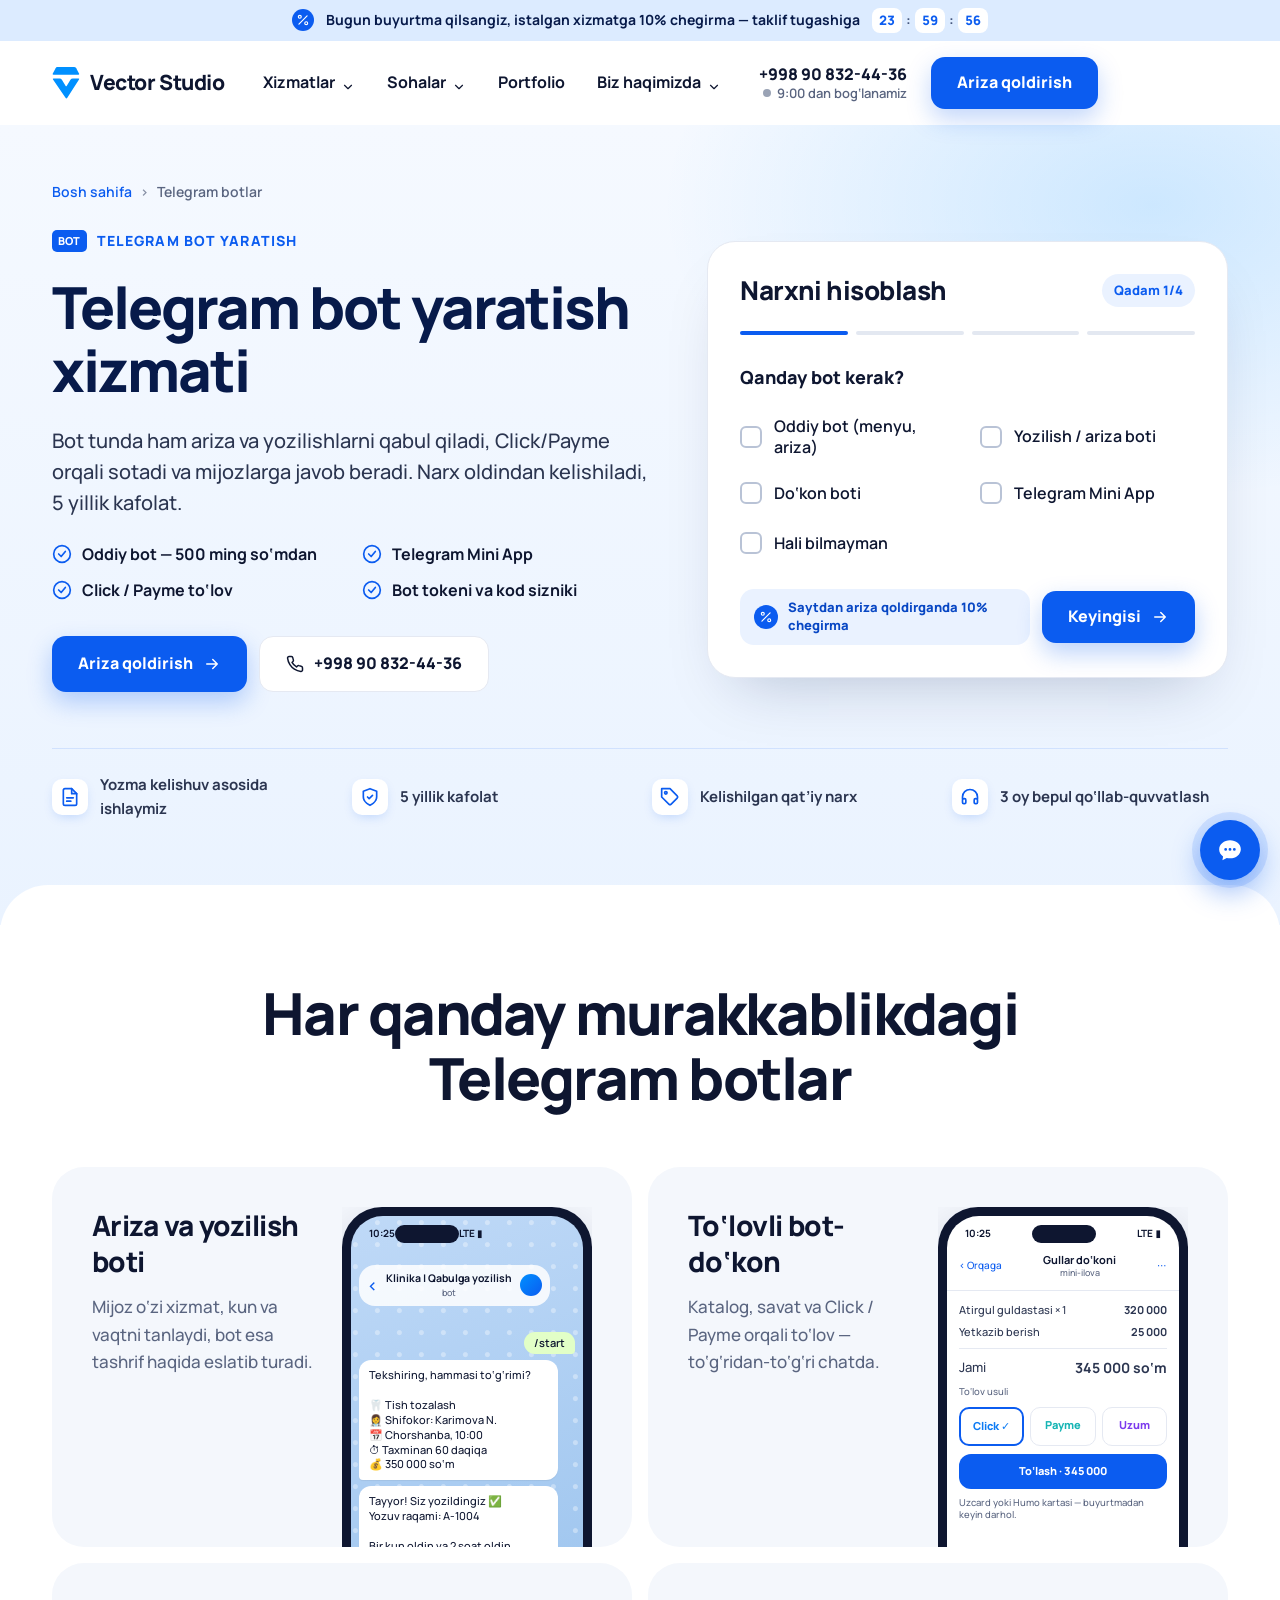
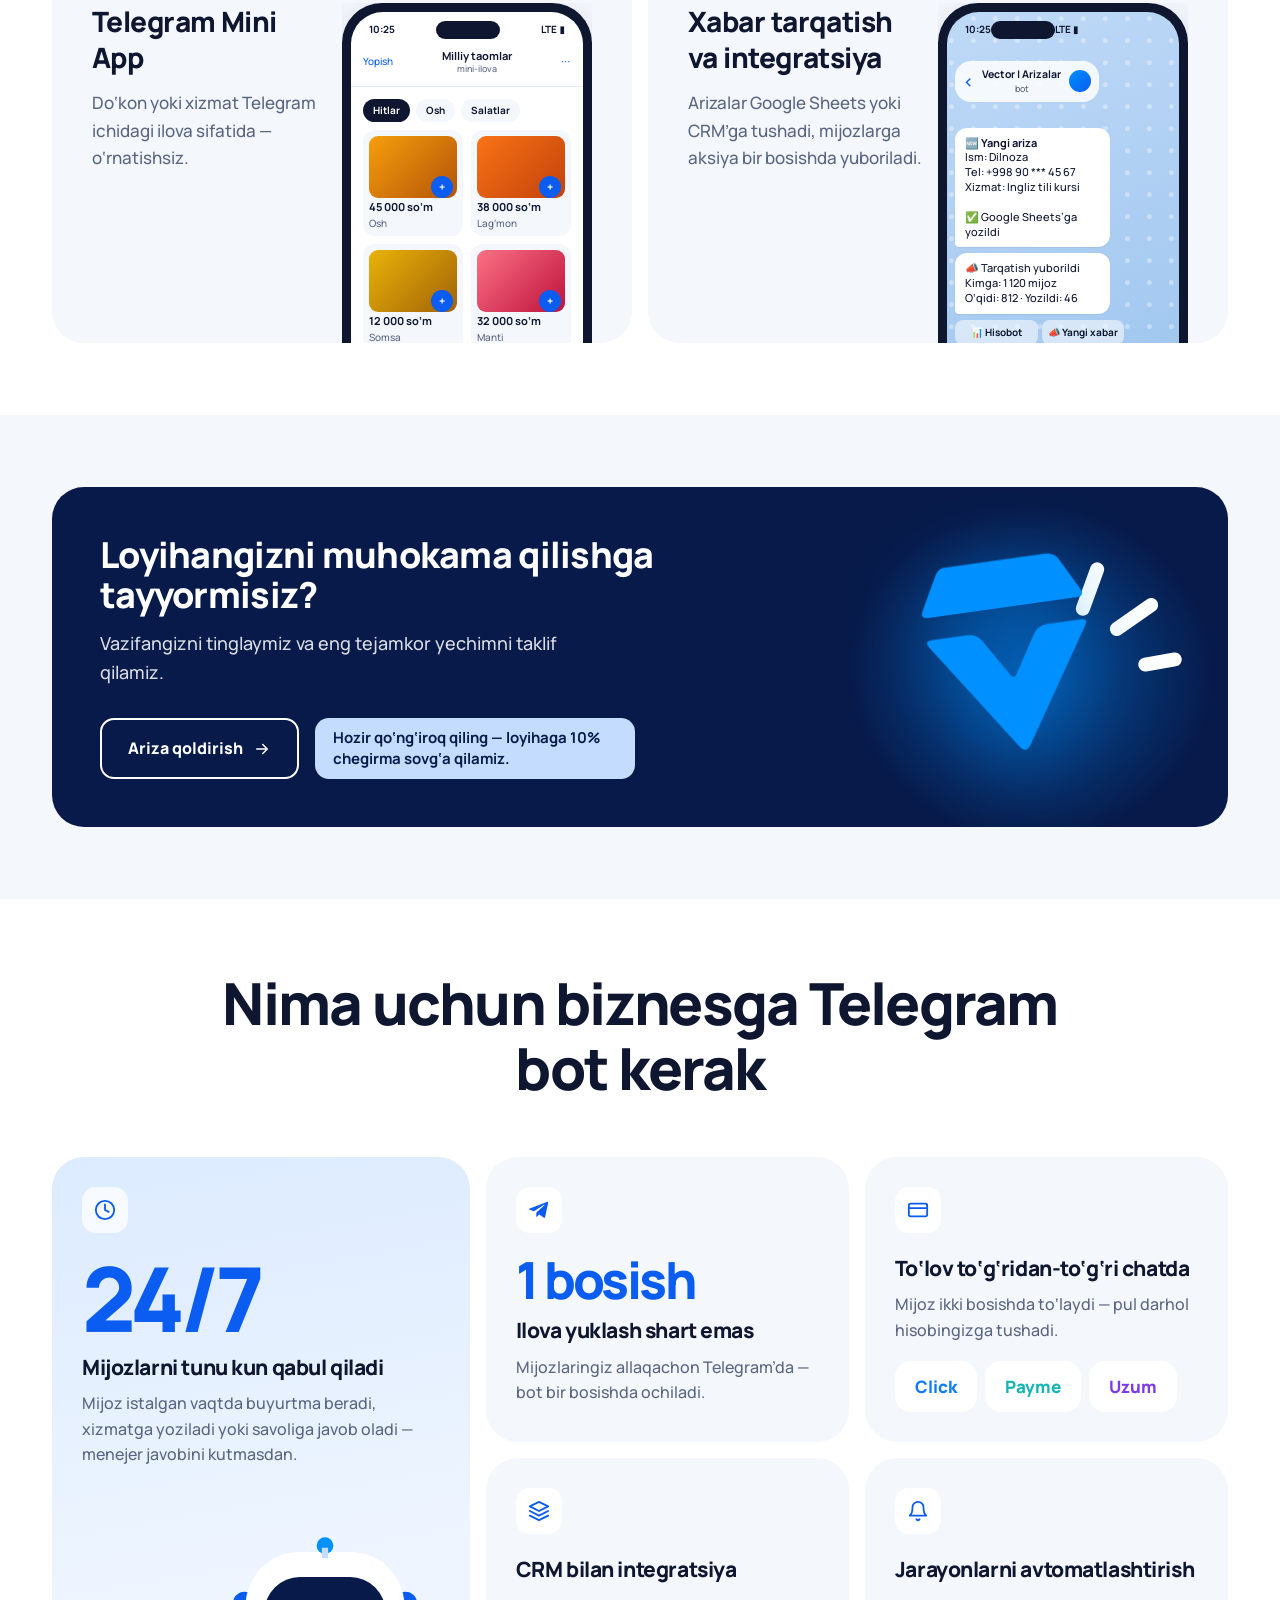
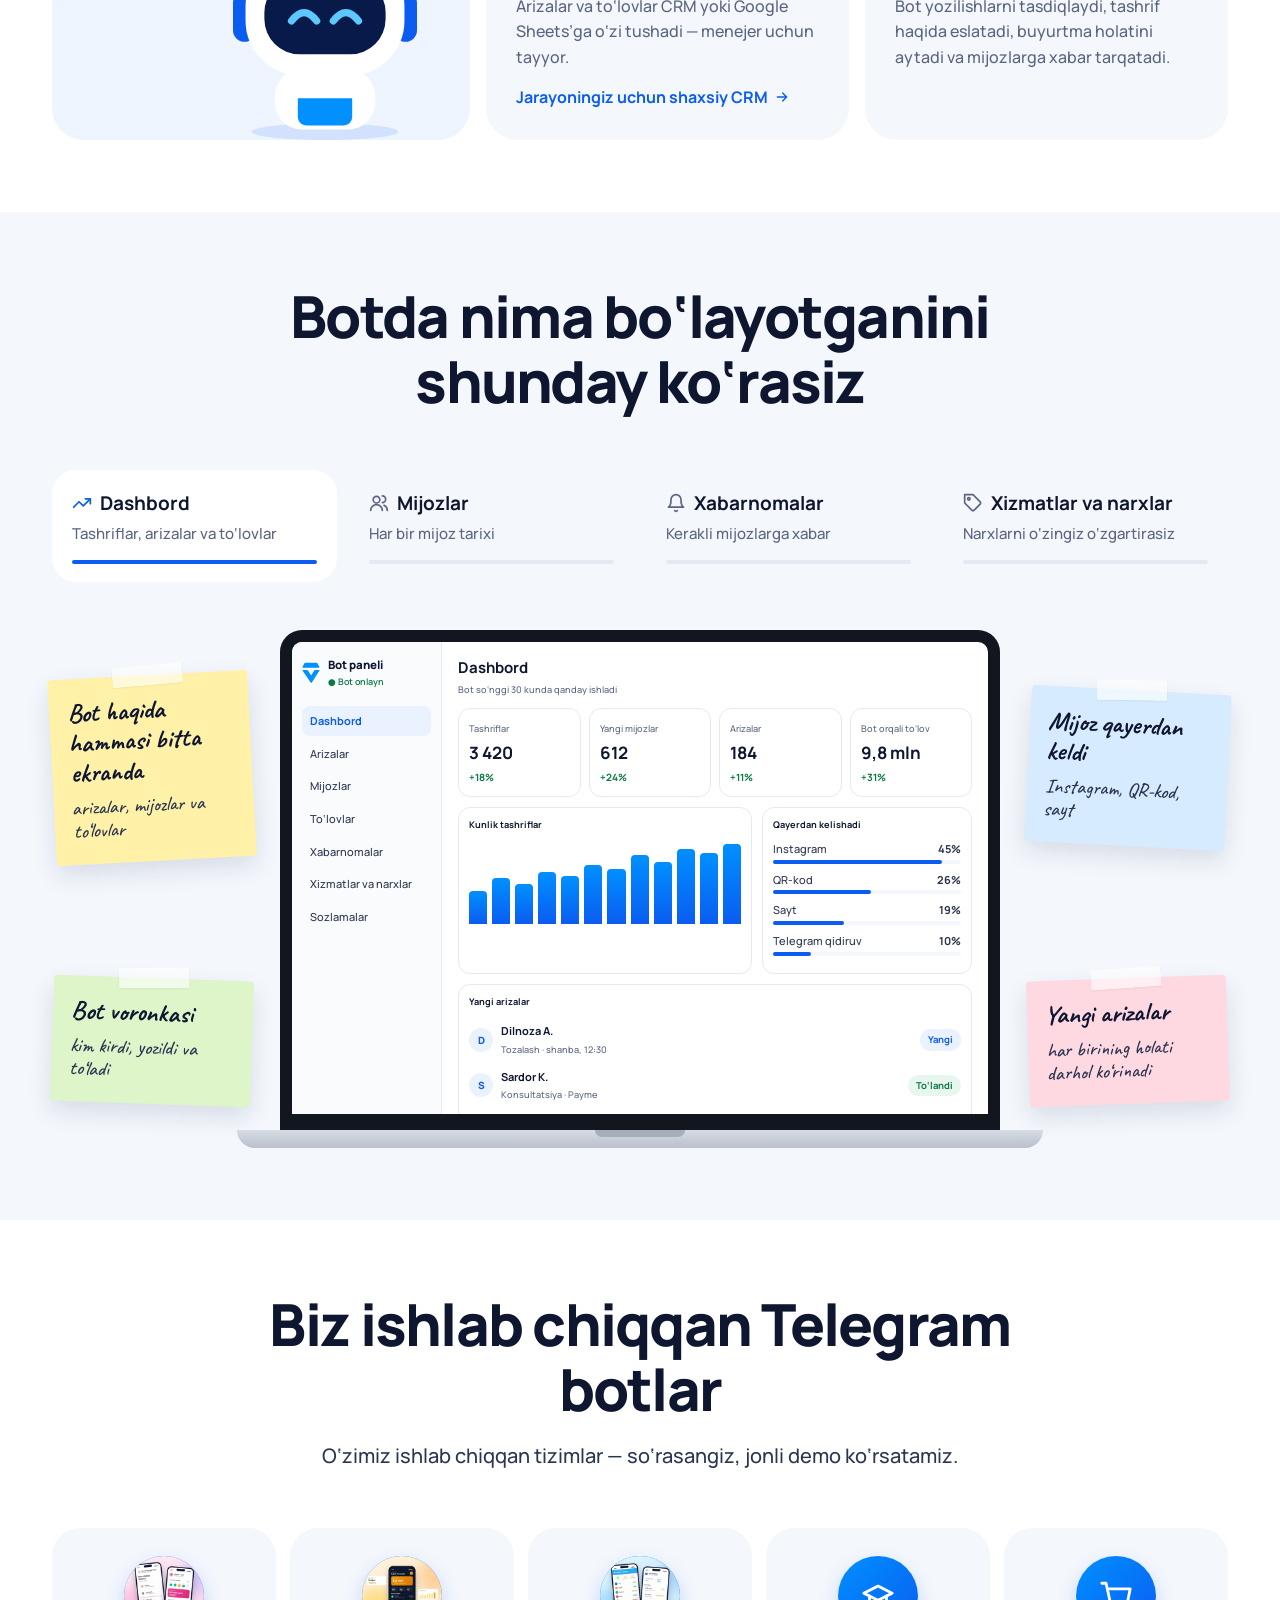
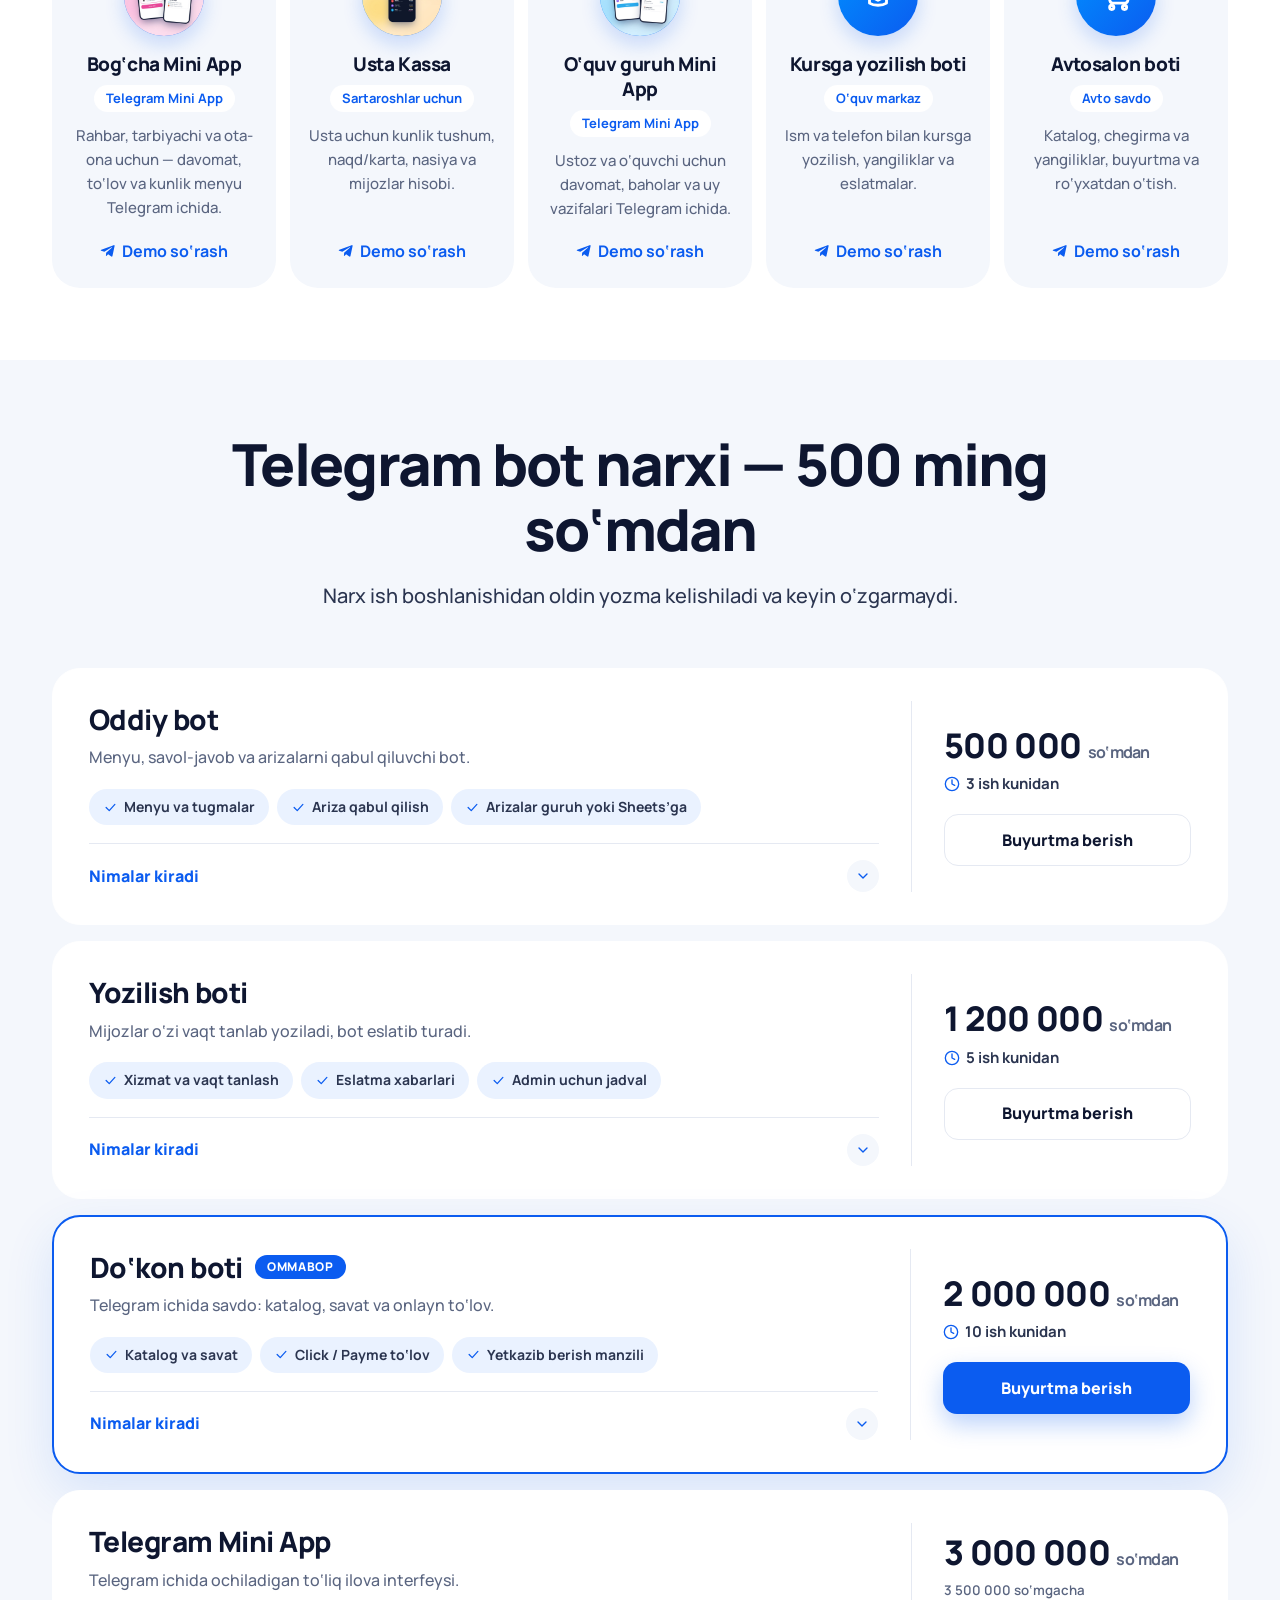
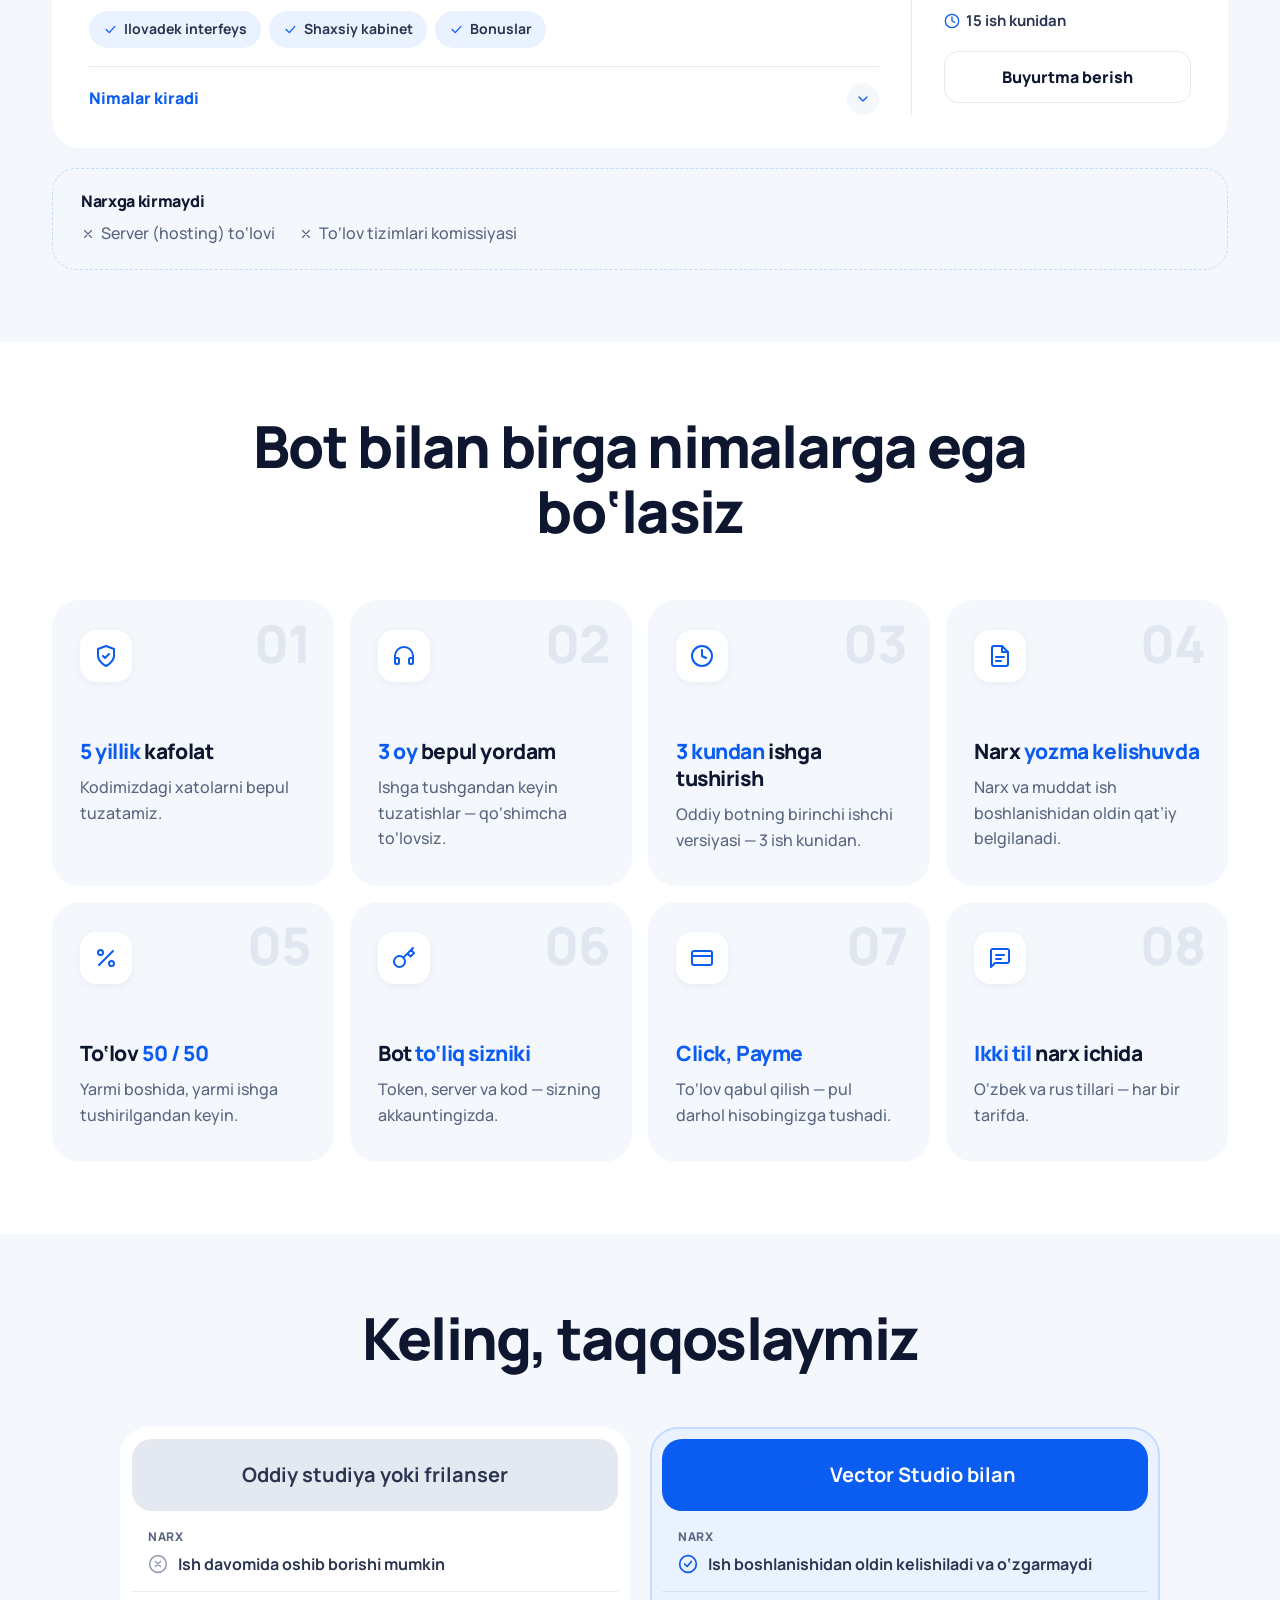
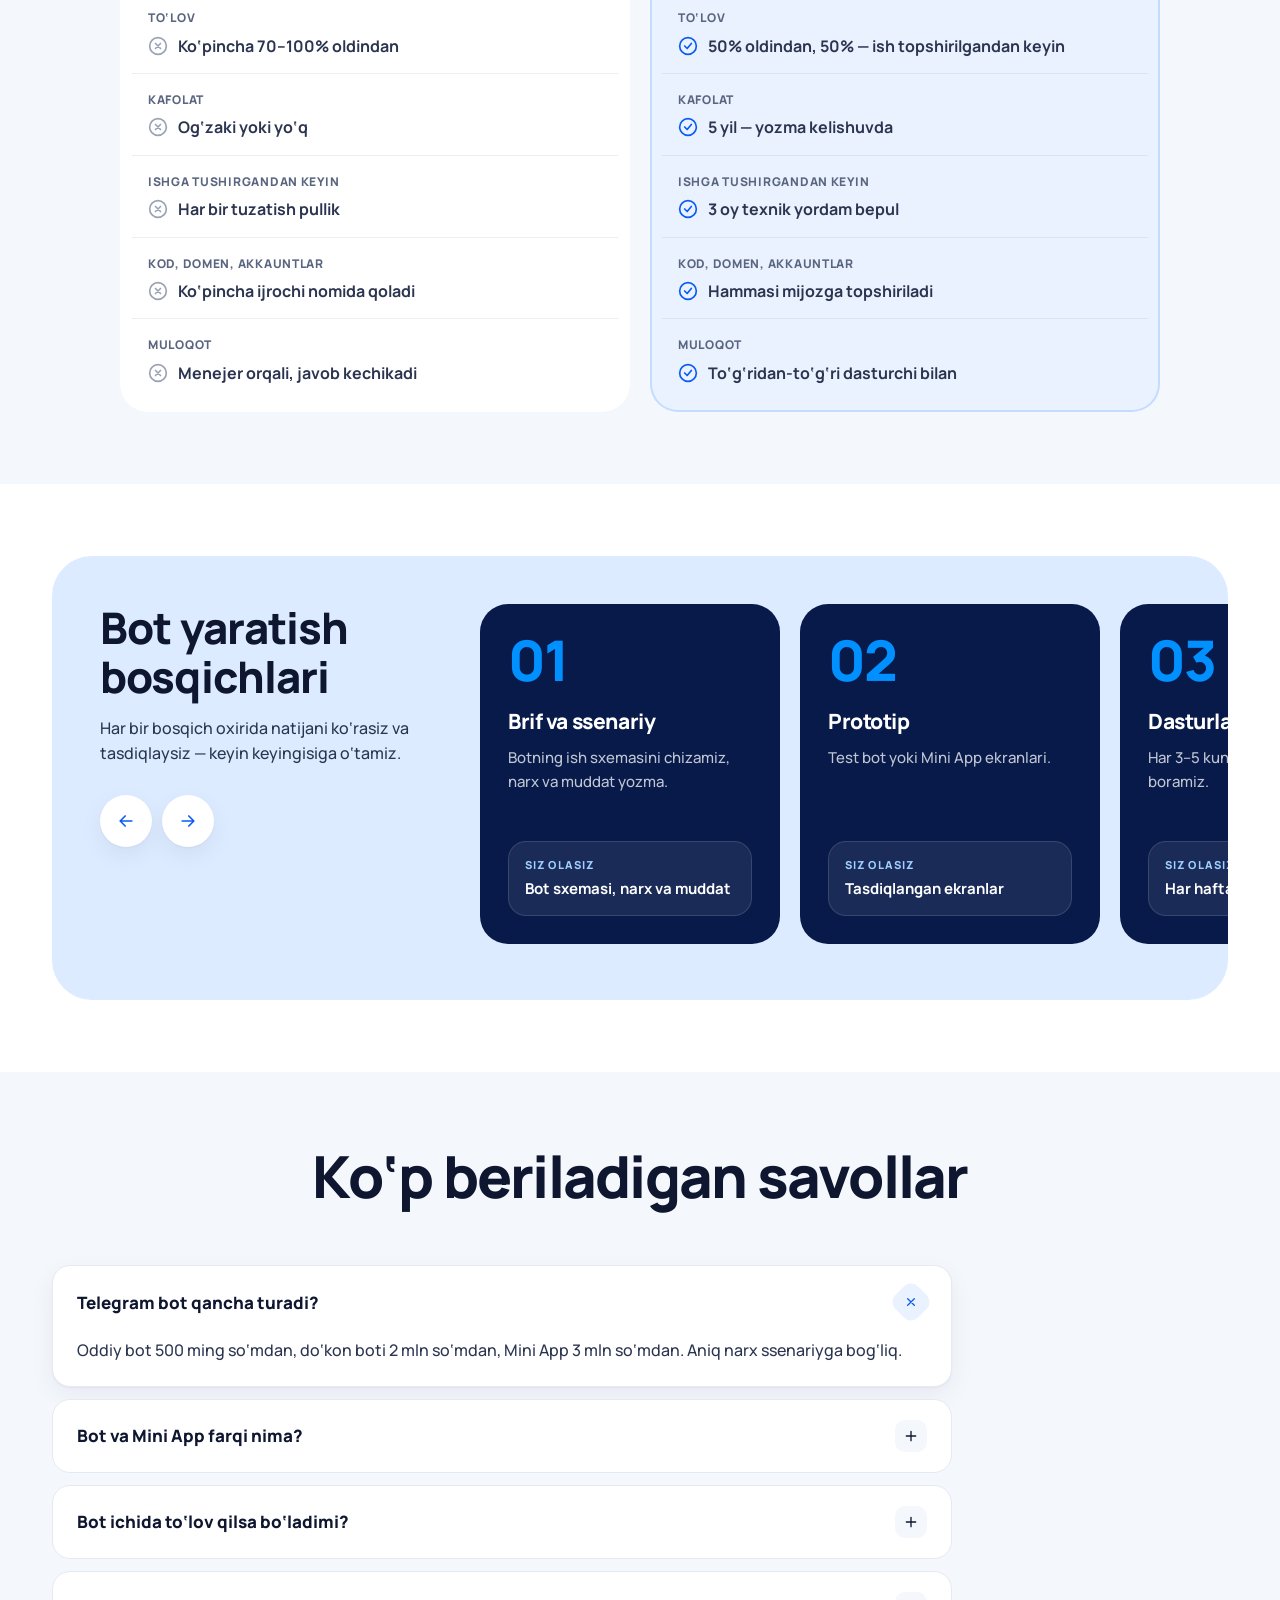
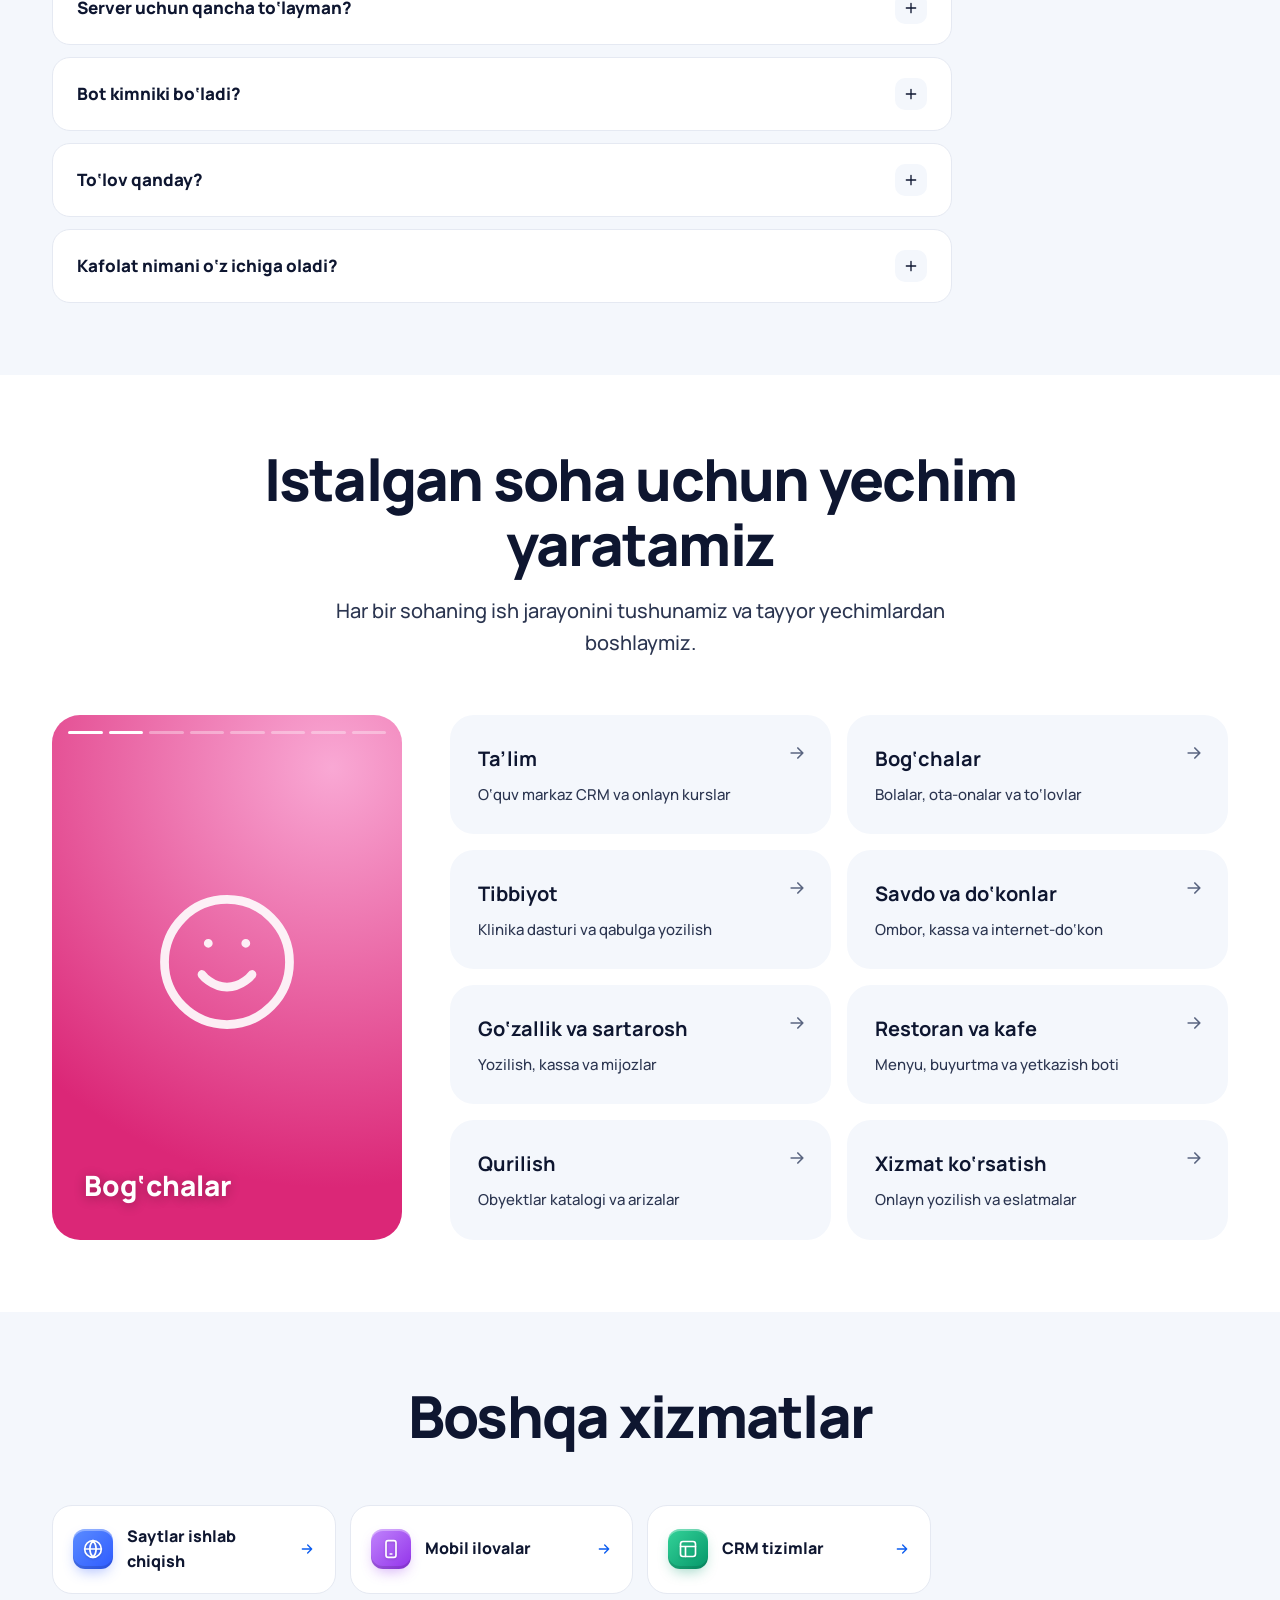
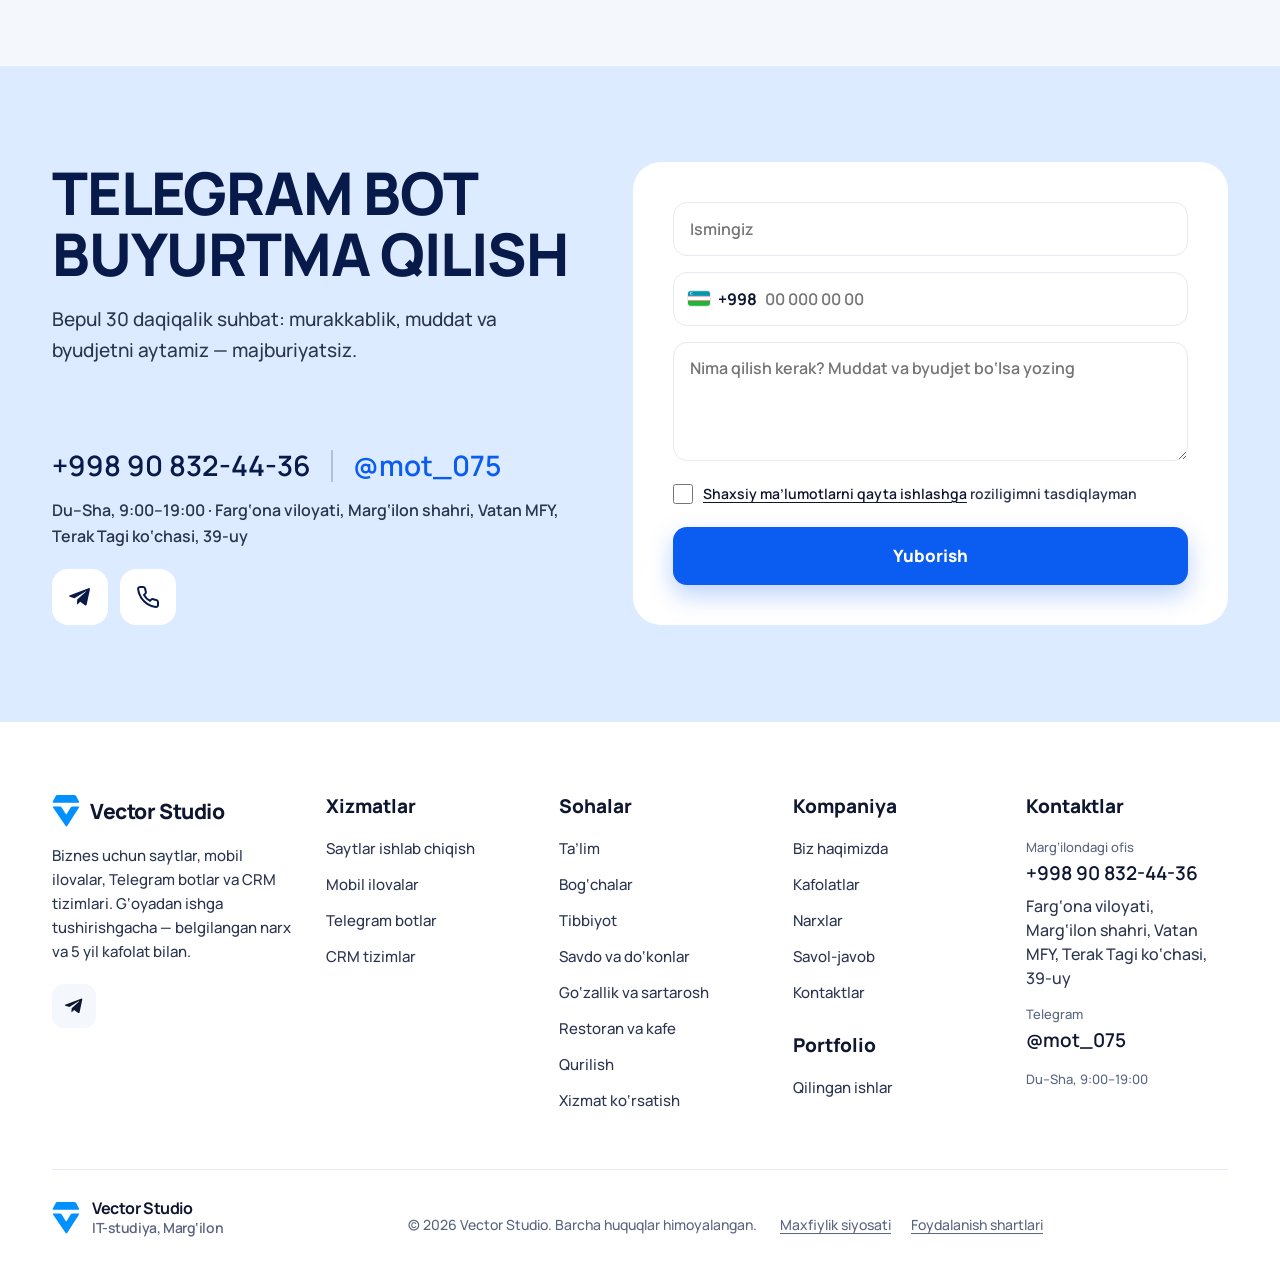
==== commit b4e8138e: "Telegram bot sahifasi Webnum tuzilmasida: bot turlari telefon maketlari bilan, bento, admin panel ta" ====
--- a/bot.html
+++ b/bot.html
@@ -18,13 +18,13 @@
 
 <link rel="preconnect" href="https://fonts.googleapis.com">
 <link rel="preconnect" href="https://fonts.gstatic.com" crossorigin>
-<link href="https://fonts.googleapis.com/css2?family=Manrope:wght@500;600;700;800&display=swap" rel="stylesheet">
-<link rel="stylesheet" href="assets/vector.css?v=20261120c">
+<link href="https://fonts.googleapis.com/css2?family=Manrope:wght@500;600;700;800&family=Caveat:wght@600;700&display=swap" rel="stylesheet">
+<link rel="stylesheet" href="assets/vector.css?v=20261120d">
 </head>
 <body data-page="bot">
 <noscript><p style="padding:24px;font-family:sans-serif">Saytni ko‘rish uchun JavaScript’ni yoqing. Bog‘lanish: +998 90 832-44-36, Telegram @mot_075</p></noscript>
 <!-- Matnlar va ma’lumotlar: assets/config.js · O‘rnatish qo‘llanmasi: README.txt -->
-<script src="assets/config.js?v=20261120c"></script>
-<script src="assets/app.js?v=20261120c"></script>
+<script src="assets/config.js?v=20261120d"></script>
+<script src="assets/app.js?v=20261120d"></script>
 </body>
 </html>
--- a/assets/vector.css
+++ b/assets/vector.css
@@ -919,3 +919,202 @@
 .pc-track{margin-right:-48px;padding-right:48px;scroll-padding-left:0}
 @media (max-width:1023px){.pc-track{margin-right:-28px;padding-right:28px}}
 @media (max-width:767px){.pc-track{margin-right:-18px;padding-right:18px}}
+
+/* ===== v6: Telegram bot sahifasi (Webnum tuzilmasi) ===== */
+/* Afzalliklar — raqamli kartalar (barcha sahifalar) */
+.bn2{display:grid;grid-template-columns:repeat(4,1fr);gap:16px}
+.bn2-i{position:relative;background:var(--soft);border-radius:28px;padding:30px 28px 32px;min-height:260px;overflow:hidden}
+.sec-soft .bn2-i{background:#fff}
+.bn2-n{position:absolute;right:24px;top:18px;font-size:52px;font-weight:800;letter-spacing:-.03em;color:#E1E7F0;line-height:1}
+.sec-soft .bn2-n{color:var(--soft)}
+.bn2-ic{position:relative;width:52px;height:52px;border-radius:16px;background:#fff;color:var(--brand);display:grid;place-items:center;margin-bottom:56px;box-shadow:0 2px 8px rgba(7,26,74,.05)}
+.sec-soft .bn2-ic{background:var(--brand-50)}
+.bn2-ic svg{width:24px;height:24px}
+.bn2-i h3{font-size:21px}
+.bn2-i h3 em{font-style:normal;color:var(--brand)}
+.bn2-i p{margin-top:10px;color:var(--muted)}
+
+/* Bot turlari — telefon maketi bilan */
+.kd{display:grid;grid-template-columns:1fr 1fr;gap:16px}
+.kd-i{display:grid;grid-template-columns:1fr 250px;gap:16px;background:var(--soft);border-radius:32px;padding:40px 40px 0;height:380px;overflow:hidden}
+.sec-soft .kd-i{background:#fff}
+.kd-i h3{font-size:clamp(22px,2.2vw,28px)}
+.kd-i p{margin-top:14px;color:var(--muted);font-size:17px}
+.kd-ph{align-self:end;height:340px;overflow:hidden}
+.ph{width:250px;height:440px;border-radius:40px;background:#0E1630;padding:9px;box-shadow:0 20px 50px rgba(7,26,74,.18)}
+.ph-scr{height:100%;border-radius:32px;overflow:hidden;background:#fff;font-size:11px;line-height:1.35;color:var(--ink);display:flex;flex-direction:column}
+.ph-scr.tg{background:radial-gradient(circle at 20% 30%,rgba(255,255,255,.35) 0 2px,transparent 3px) 0 0/22px 22px,linear-gradient(160deg,#BFD9F7,#9CC4EE)}
+.ph-st{display:flex;justify-content:space-between;align-items:center;padding:9px 18px 4px;font-weight:700;font-size:10px}
+.ph-st i{width:64px;height:18px;border-radius:12px;background:#0E1630}
+.tg-top{display:flex;align-items:center;gap:8px;margin:4px 8px;padding:6px 8px;border-radius:16px;background:rgba(255,255,255,.85)}
+.tg-back{font-size:18px;line-height:1;color:var(--brand)}
+.tg-nm{flex:1;text-align:center}.tg-nm b{display:block;font-size:10.5px}.tg-nm small{color:var(--muted);font-size:9px}
+.tg-av{width:22px;height:22px;border-radius:50%;background:linear-gradient(135deg,var(--sky),var(--brand))}
+.tg-chat{display:flex;flex-direction:column;gap:6px;padding:8px}
+.tg-me{align-self:flex-end;background:#E2FFC7;border-radius:12px 12px 4px 12px;padding:4px 10px;font-weight:600}
+.tg-in{background:#fff;border-radius:12px 12px 12px 4px;padding:8px 10px;max-width:92%;box-shadow:0 1px 1px rgba(0,0,0,.06)}
+.tg-kb{display:grid;grid-template-columns:1fr 1fr;gap:4px}
+.tg-kb span{background:rgba(255,255,255,.55);border-radius:8px;padding:6px;text-align:center;font-weight:700;font-size:10px}
+.ms-top{display:flex;justify-content:space-between;align-items:center;padding:6px 12px 10px;border-bottom:1px solid var(--line);font-size:10px;color:var(--brand)}
+.ms-top b{text-align:center;color:var(--ink);font-size:11px}.ms-top b small{display:block;color:var(--muted);font-weight:500;font-size:9px}
+.ms-body{padding:12px;display:flex;flex-direction:column;gap:8px}
+.ms-row,.ms-tot{display:flex;justify-content:space-between;gap:8px;color:var(--ink-2)}
+.ms-tot{border-top:1px solid var(--line);padding-top:10px;font-size:13px}.ms-tot b{font-size:14px}
+.ms-l{color:var(--muted);font-size:9.5px}
+.ms-pay{display:grid;grid-template-columns:repeat(3,1fr);gap:6px}
+.ms-pay span{border:1px solid var(--line);border-radius:10px;padding:10px 4px;text-align:center;font-weight:800;font-size:11px}
+.ms-pay .on{border:2px solid var(--brand)}
+.ms-btn{background:var(--brand);color:#fff;border-radius:12px;padding:10px;text-align:center;font-weight:800}
+.c-click{color:#0E7CF4}.c-payme{color:#16B4B4}.c-uzum{color:#7C3AED}
+.mi-cats{display:flex;gap:6px}.mi-cats span{padding:5px 10px;border-radius:99px;background:var(--soft);font-weight:700;font-size:10px}.mi-cats .on{background:var(--ink);color:#fff}
+.mi-grid{display:grid;grid-template-columns:1fr 1fr;gap:8px}
+.mi-c{position:relative;border-radius:12px;background:var(--soft);padding:6px;display:flex;flex-direction:column;gap:2px}
+.mi-c i{height:62px;border-radius:9px}
+.mi-c b{font-size:11px}.mi-c span{color:var(--muted);font-size:10px}
+.mi-c em{position:absolute;right:10px;top:46px;width:22px;height:22px;border-radius:50%;background:var(--brand);color:#fff;font-style:normal;display:grid;place-items:center;font-weight:800}
+
+/* Nima uchun bot kerak — bento */
+.wb{display:grid;grid-template-columns:1.15fr 1fr 1fr;gap:16px}
+.wb-i{position:relative;background:var(--soft);border-radius:32px;padding:30px;overflow:hidden;display:flex;flex-direction:column}
+.sec-soft .wb-i{background:#fff}
+.wb-big{grid-row:span 2;background:linear-gradient(170deg,var(--sky-50),#EEF5FF 70%)!important;min-height:520px}
+.wb-ic{width:46px;height:46px;border-radius:14px;background:#fff;color:var(--brand);display:grid;place-items:center;margin-bottom:22px}
+.wb-big .wb-ic{background:rgba(255,255,255,.75)}
+.wb-ic svg{width:22px;height:22px}
+.wb-num{font-size:clamp(64px,7vw,96px);font-weight:800;letter-spacing:-.05em;line-height:.95;color:var(--brand);margin-bottom:14px}
+.wb-num.sm{font-size:clamp(38px,4vw,52px)}
+.wb-i h3{font-size:21px}
+.wb-i p{margin-top:10px;color:var(--muted)}
+.wb-bot{width:230px;margin:auto 0 -30px auto;display:block}
+.wb-chips{display:flex;flex-wrap:wrap;gap:8px;margin-top:auto;padding-top:18px}
+.wb-chips span{padding:12px 20px;border-radius:16px;background:#fff;font-weight:800;font-size:17px}
+.sec-soft .wb-chips span{background:var(--soft)}
+.wb-link{margin-top:14px;display:inline-flex;align-items:center;gap:6px;font-weight:700;text-decoration:none}
+.wb-link svg{width:16px;height:16px}
+
+/* Admin panel — tablar, noutbuk va stikerlar */
+.pn-tabs{display:grid;grid-template-columns:repeat(4,1fr);gap:12px}
+.pn-t{text-align:left;border:0;background:none;border-radius:24px;padding:18px 20px;cursor:pointer;color:var(--ink);transition:background .2s}
+.pn-t.on{background:var(--soft)}
+.sec-soft .pn-t.on{background:#fff}
+.pn-t b{display:flex;align-items:center;gap:8px;font-size:19px}
+.pn-t b svg{width:20px;height:20px;color:var(--muted)}
+.pn-t.on b svg{color:var(--brand)}
+.pn-t > span{display:block;margin-top:4px;color:var(--muted);font-size:15px}
+.pn-t i{display:block;height:4px;border-radius:4px;background:var(--line);margin-top:14px;overflow:hidden}
+.pn-t u{display:block;height:100%;width:0;background:var(--brand)}
+.pn-t.on u{animation:pnbar 7s linear forwards}
+@keyframes pnbar{to{width:100%}}
+@media (prefers-reduced-motion:reduce){.pn-t.on u{animation:none;width:100%}}
+.pn-stage{margin-top:48px}
+.pn-v{display:none;position:relative;grid-template-columns:200px 1fr 200px;gap:28px;align-items:center}
+.pn-v.on{display:grid}
+.pn-note{font-family:"Caveat","Segoe Print","Comic Sans MS",cursive;padding:20px 18px 22px;border-radius:4px;box-shadow:0 10px 24px rgba(7,26,74,.12);line-height:1.15;position:relative}
+.pn-note b{display:block;font-size:26px;font-weight:700;color:var(--ink)}
+.pn-note span{display:block;margin-top:8px;font-size:20px;color:var(--ink-2)}
+.pn-note::before{content:"";position:absolute;left:50%;top:-10px;width:70px;height:20px;transform:translateX(-50%) rotate(-2deg);background:rgba(255,255,255,.6);box-shadow:0 1px 2px rgba(0,0,0,.06)}
+.pn-note0{grid-column:1;grid-row:1;background:#FFF2A8;transform:rotate(-3deg)}
+.pn-note1{grid-column:1;grid-row:2;background:#DDF5C9;transform:rotate(2deg)}
+.pn-note2{grid-column:3;grid-row:1;background:#D7EBFF;transform:rotate(3deg)}
+.pn-note3{grid-column:3;grid-row:2;background:#FFD9E2;transform:rotate(-2deg)}
+.lp{grid-column:2;grid-row:1 / span 2}
+.lp-scr{display:grid;grid-template-columns:150px 1fr;background:#fff;border:12px solid #12161F;border-bottom-width:16px;border-radius:22px 22px 0 0;height:500px;overflow:hidden;font-size:11px;color:var(--ink-2)}
+.lp-base{height:18px;margin:0 -6%;background:linear-gradient(#D7DCE4,#B9C0CC);border-radius:0 0 18px 18px;position:relative}
+.lp-base::after{content:"";position:absolute;left:50%;top:0;width:90px;height:7px;transform:translateX(-50%);background:#A6AEBB;border-radius:0 0 8px 8px}
+.lp-side{background:#FAFBFD;border-right:1px solid var(--line);padding:14px 10px;display:flex;flex-direction:column;gap:3px}
+.lp-logo{display:flex;align-items:center;gap:8px;margin-bottom:14px}
+.lp-logo svg{width:18px;height:22px;color:var(--sky)}
+.lp-logo span{font-weight:800;color:var(--ink);font-size:11.5px}.lp-logo small{display:block;color:var(--ok);font-size:9px;font-weight:600}
+.lp-side > span{padding:6px 8px;border-radius:8px}
+.lp-side > span.on{background:var(--brand-50);color:var(--brand);font-weight:700}
+.lp-main{padding:14px 16px;display:flex;flex-direction:column;gap:10px;min-width:0;overflow:hidden}
+.lp-h b{display:block;font-size:15px;color:var(--ink)}.lp-h small{color:var(--muted)}
+.lp-stats{display:grid;grid-template-columns:repeat(4,1fr);gap:8px}
+.lp-stats div,.lp-card{border:1px solid var(--line);border-radius:12px;padding:10px}
+.lp-stats small{color:var(--muted)}.lp-stats b{display:block;font-size:17px;color:var(--ink);margin:2px 0}.lp-stats em{font-style:normal;color:var(--ok);font-weight:700;font-size:10px}
+.lp-row{display:grid;grid-template-columns:1.4fr 1fr;gap:10px}
+.lp-row.r2{grid-template-columns:1.5fr 1fr;flex:1;min-height:0}
+.lp-card > small:first-child{display:block;font-weight:700;color:var(--ink);margin-bottom:8px}
+.lp-bars{display:flex;align-items:flex-end;gap:5px;height:84px}
+.lp-bars i{flex:1;border-radius:4px 4px 0 0;background:linear-gradient(var(--sky),var(--brand))}
+.lp-src{display:grid;grid-template-columns:1fr auto;gap:2px 8px;margin-bottom:7px}
+.lp-src i{grid-column:1 / -1;height:4px;border-radius:4px;background:var(--soft)}.lp-src u{display:block;height:100%;border-radius:4px;background:var(--brand)}
+.lp-li{display:flex;align-items:center;gap:8px;padding:5px 0}
+.lp-li > span:nth-child(2){flex:1;min-width:0}.lp-li b{display:block;color:var(--ink)}.lp-li small{color:var(--muted)}
+.av{flex:none;width:24px;height:24px;border-radius:50%;background:var(--brand-50);color:var(--brand);display:grid;place-items:center;font-weight:800;font-size:10px}
+.pl{font-style:normal;font-weight:700;font-size:9.5px;padding:3px 8px;border-radius:99px;white-space:nowrap}
+.pl-b{background:var(--brand-50);color:var(--brand)}.pl-g{background:var(--ok-bg);color:var(--ok)}.pl-o{background:#FFF1DB;color:#B45309}.pl-s{background:var(--soft);color:var(--muted)}
+.lp-tbl{display:flex;flex-direction:column}
+.lp-tr{display:grid;grid-template-columns:auto 1.6fr 1fr 1fr auto;gap:8px;align-items:center;padding:8px 2px;border-bottom:1px solid var(--line)}
+.lp-tr:last-of-type{border-bottom:0}
+.lp-tr b{color:var(--ink);white-space:nowrap;overflow:hidden;text-overflow:ellipsis}
+.lp-tbl .lp-tr:not(:has(.av)){grid-template-columns:1.8fr 1fr .7fr auto}
+.lp-mini{display:flex;gap:8px;margin:8px 0}.lp-mini div{flex:1;background:var(--soft);border-radius:10px;padding:8px}.lp-mini small{display:block;color:var(--muted)}.lp-mini b{color:var(--ink);font-size:13px}
+.lp-btn{background:var(--ink);color:#fff;border-radius:10px;padding:8px;text-align:center;font-weight:700}
+.lp-l{display:block;margin:10px 0 6px;color:var(--muted)}
+.lp-hist{display:grid;gap:6px}.lp-hist span{padding-left:12px;border-left:2px solid var(--sky-100)}
+.lp-sum{margin-top:12px;background:var(--brand-50);border-radius:10px;padding:10px}.lp-sum small{display:block;color:var(--muted)}.lp-sum b{color:var(--brand);font-size:16px}
+.tgl{width:26px;height:15px;border-radius:99px;background:var(--line);position:relative}.tgl::after{content:"";position:absolute;left:2px;top:2px;width:11px;height:11px;border-radius:50%;background:#fff}
+.tgl.on{background:var(--brand)}.tgl.on::after{left:13px}
+.lp-img{height:70px;border-radius:10px;margin-top:8px;background:linear-gradient(135deg,var(--sky-50),var(--sky-100))}
+.lp-inp{border:1.5px solid var(--brand);border-radius:8px;padding:6px 8px;font-weight:700;color:var(--ink)}
+.lp-prev{border:1px solid var(--line);border-radius:10px;padding:8px;display:grid;gap:4px}.lp-prev b{color:var(--ink)}
+.lp-prev div{display:flex;gap:6px}.lp-prev em{flex:1;font-style:normal;text-align:center;background:var(--brand-50);color:var(--brand);border-radius:6px;padding:4px;font-weight:700}
+
+/* Bot portfolio — dumaloq ikonkali kartalar */
+.bf{display:grid;grid-template-columns:repeat(5,1fr);gap:14px}
+.bf-i{background:var(--soft);border-radius:28px;padding:28px 18px 24px;text-align:center;display:flex;flex-direction:column;align-items:center}
+.sec-soft .bf-i{background:#fff}
+.bf-av{width:80px;height:80px;border-radius:50%;overflow:hidden;background:linear-gradient(135deg,var(--sky),var(--brand));color:#fff;display:grid;place-items:center;margin-bottom:16px;box-shadow:0 8px 20px rgba(11,92,240,.2)}
+.bf-av img{width:100%;height:100%;object-fit:cover}
+.bf-av svg{width:34px;height:34px}
+.bf-i h3{font-size:19px}
+.bf-tag{margin-top:8px;padding:3px 12px;border-radius:99px;background:#fff;color:var(--brand);font-weight:700;font-size:13px}
+.sec-soft .bf-tag{background:var(--brand-50)}
+.bf-i p{margin:12px 0 18px;color:var(--muted);font-size:15px}
+.bf-a{margin-top:auto;display:inline-flex;align-items:center;gap:6px;font-weight:700;text-decoration:none}
+.bf-a svg{width:16px;height:16px}
+
+@media (max-width:1180px){
+  .pn-v{grid-template-columns:1fr 1fr}
+  .lp{grid-column:1 / -1;grid-row:1}
+  .pn-note0,.pn-note1,.pn-note2,.pn-note3{grid-row:auto;grid-column:auto;transform:none}
+  .bf{grid-template-columns:repeat(3,1fr)}
+}
+@media (max-width:1023px){
+  .bn2{grid-template-columns:1fr 1fr}
+  .kd{grid-template-columns:1fr}
+  .wb{grid-template-columns:1fr 1fr}
+  .wb-big{grid-row:auto;grid-column:1 / -1;min-height:0}
+  .wb-bot{width:170px;position:absolute;right:20px;bottom:-10px;margin:0}
+  .wb-big p{max-width:60%}
+  .pn-tabs{grid-template-columns:1fr 1fr}
+}
+@media (max-width:767px){
+  .bn2{grid-template-columns:1fr;gap:12px}
+  .bn2-i{min-height:0;padding:24px}
+  .bn2-ic{margin-bottom:24px}
+  .kd-i{grid-template-columns:1fr;height:auto;padding:28px 24px 0;border-radius:26px}
+  .kd-ph{justify-self:center;height:300px}
+  .ph{width:230px;height:410px}
+  .wb{grid-template-columns:1fr}
+  .wb-big p{max-width:none}
+  .wb-big{padding-bottom:170px}
+  .pn-tabs{grid-template-columns:1fr 1fr;gap:6px}
+  .pn-t{padding:12px}
+  .pn-t b{font-size:15px}.pn-t > span{display:none}
+  .pn-stage{margin-top:24px}
+  .pn-v{grid-template-columns:1fr;gap:14px}
+  .lp-scr{grid-template-columns:1fr;height:auto;max-height:520px;border-width:8px}
+  .lp-side{display:none}
+  .lp-stats{grid-template-columns:1fr 1fr}
+  .lp-row,.lp-row.r2{grid-template-columns:1fr}
+  .lp-base{margin:0 -3%}
+  .pn-note b{font-size:23px}.pn-note span{font-size:18px}
+  .bf{grid-template-columns:1fr 1fr}
+}
+@media (max-width:420px){.bf{grid-template-columns:1fr}}
+.pn-t{min-width:0}
+@media (max-width:1180px){.lp-base{margin:0}}
+@media (max-width:360px){.pn-t b{font-size:13px;gap:5px}.pn-t b svg{width:16px;height:16px}}
+.lp-tr span{white-space:nowrap}
